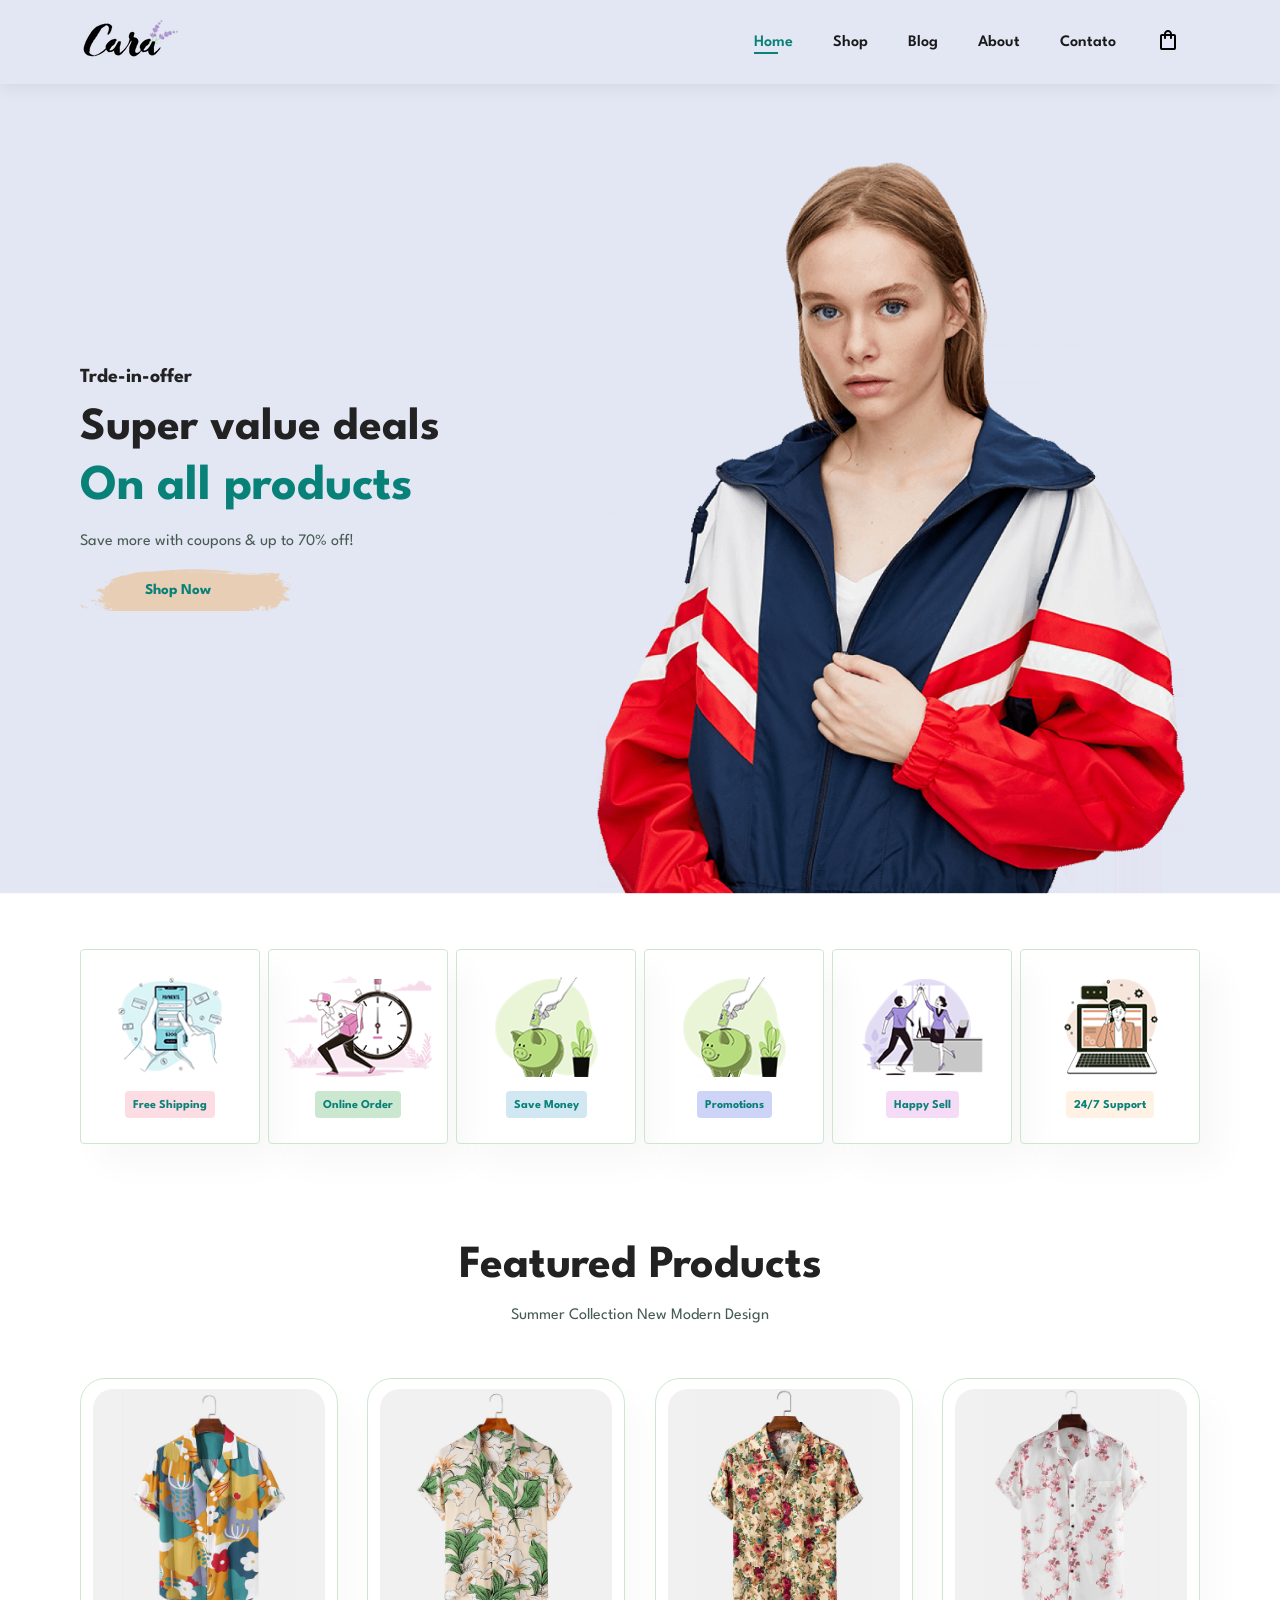
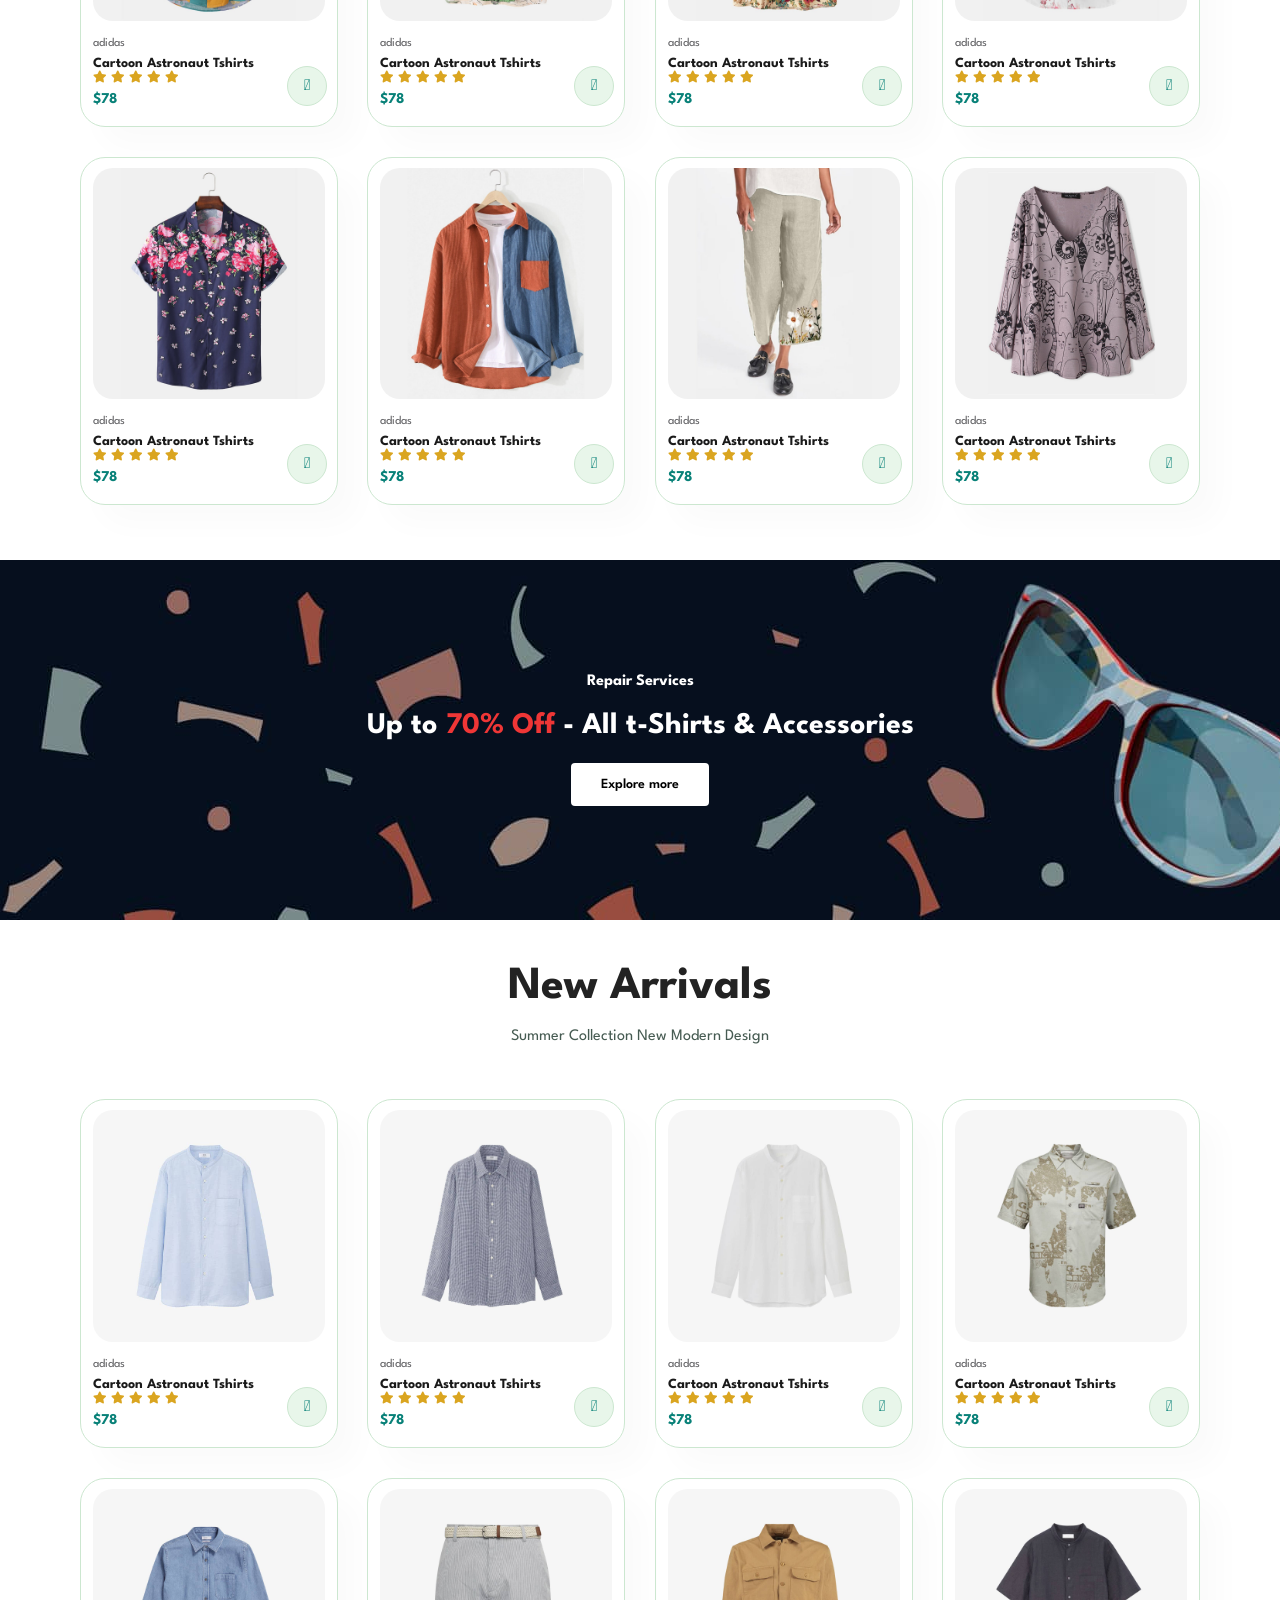
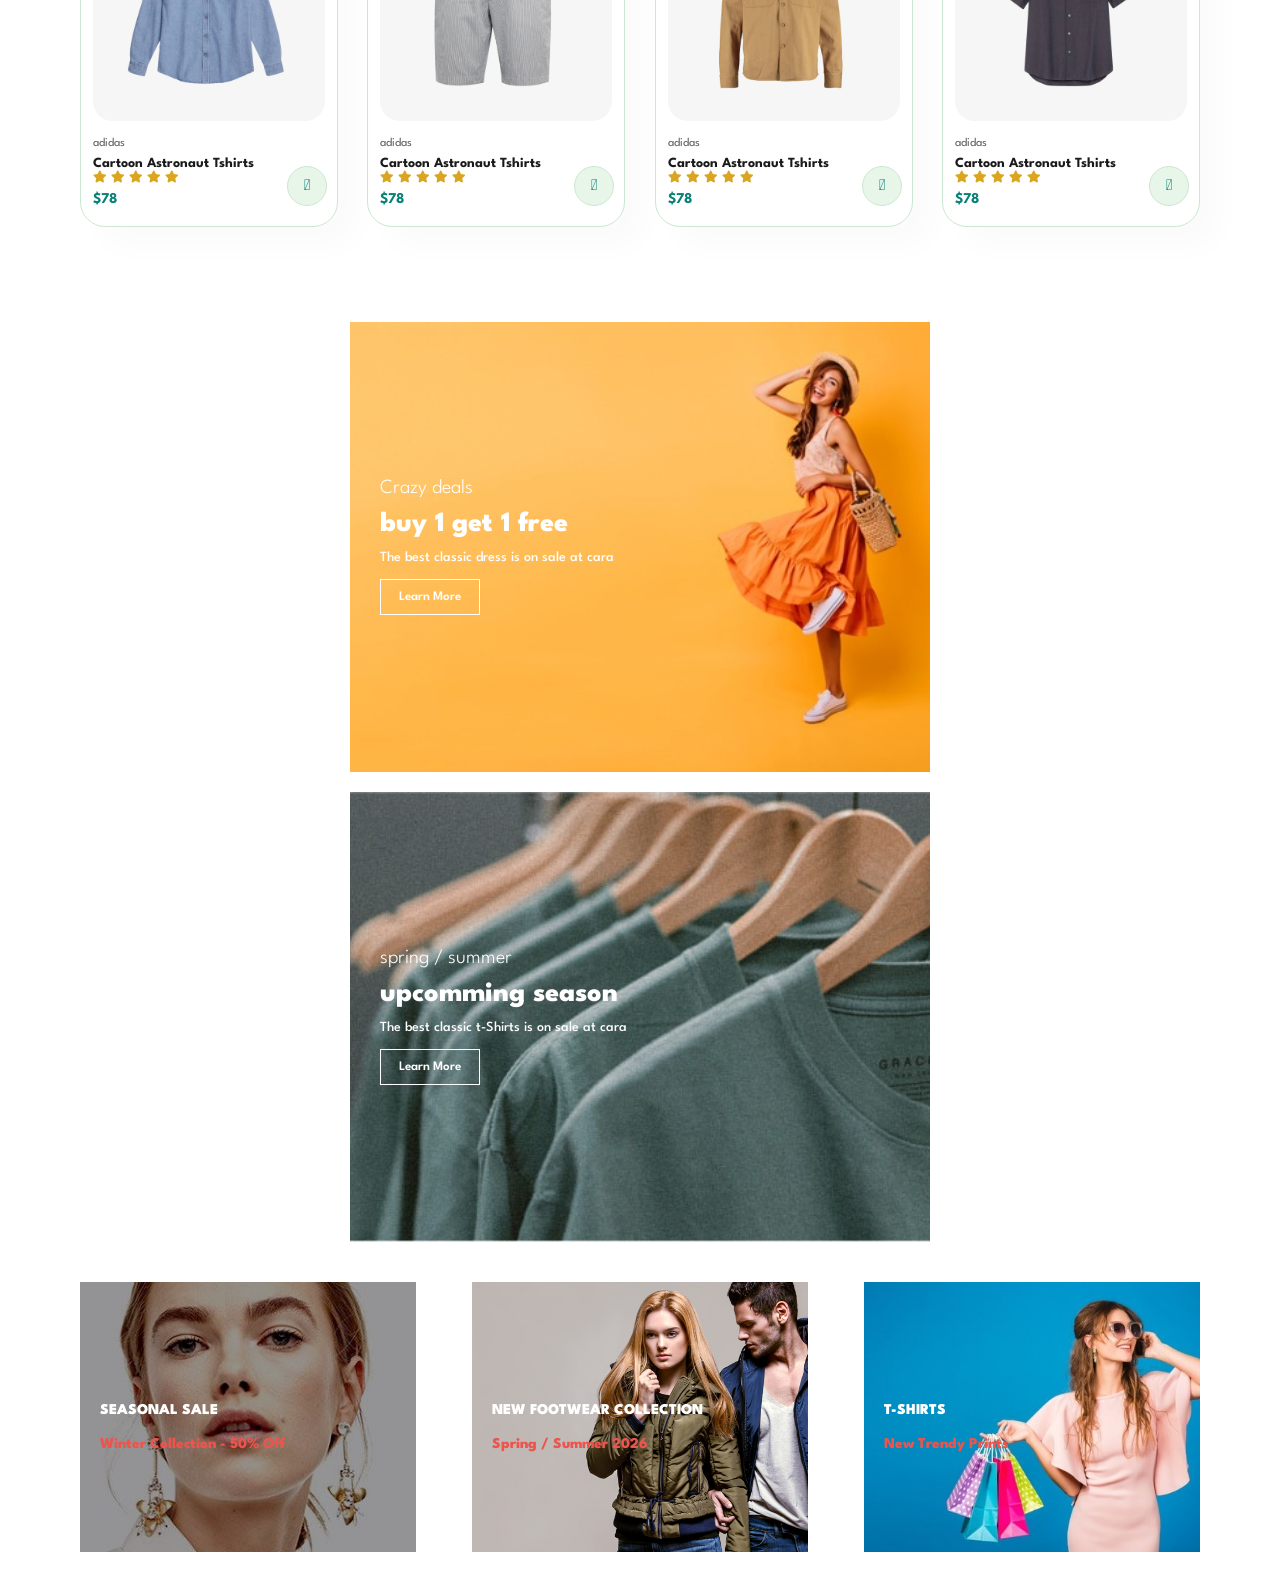
==== index.html @ 8cbff70b "Criaçao de nova divisao de produtos e banners" ====
<!doctype html>
<html lang="en">
  <head>
    <meta charset="UTF-8" />
    <meta name="viewport" content="width=device-width, initial-scale=1.0" />
    <title>Document</title>
    <link rel="stylesheet" href="style.css" />
    <link rel="preconnect" href="https://fonts.googleapis.com" />
    <link rel="preconnect" href="https://fonts.gstatic.com" crossorigin />
    <link
      href="https://fonts.googleapis.com/css2?family=League+Spartan:wght@100..900&display=swap"
      rel="stylesheet"
    />
    <link rel="stylesheet" href="https://pro.fontawesome.com/releases/v5.10.0/css/all.css" />
  </head>
  <body>
    <section id="header">
      <a href=""><img src="img/logo.png" class="logo" alt="logo" /></a>

      <div>
        <ul id="navbar">
          <li><a class="active" href="index.html">Home</a></li>
          <li><a href="shop.html">Shop</a></li>
          <li><a href="blog.html">Blog</a></li>
          <li><a href="about.html">About</a></li>
          <li><a href="contat.html">Contato</a></li>
          <li>
            <a href="cart.html"
              ><img src="img/shoppin_bag_black.svg" alt=""
            /></a>
          </li>
        </ul>
      </div>
    </section>

    <section id="hero">
      <h4>Trde-in-offer</h4>
      <h2>Super value deals</h2>
      <h1>On all products</h1>
      <p>Save more with coupons & up to 70% off!</p>
      <button>Shop Now</button>
    </section>

    <section id="feature" class="section-p1">
      <div class="fe-box">
        <img src="img/features/f1.png" alt="" />
        <h6>Free Shipping</h6>
      </div>
      <div class="fe-box">
        <img src="img/features/f2.png" alt="" />
        <h6>Online Order</h6>
      </div>
      <div class="fe-box">
        <img src="img/features/f3.png" alt="" />
        <h6>Save Money</h6>
      </div>
      <div class="fe-box">
        <img src="img/features/f3.png" alt="" />
        <h6>Promotions</h6>
      </div>
      <div class="fe-box">
        <img src="img/features/f5.png" alt="" />
        <h6>Happy Sell</h6>
      </div>
      <div class="fe-box">
        <img src="img/features/f6.png" alt="" />
        <h6>24/7 Support</h6>
      </div>
    </section>

    <section id="product1" class="section-p1">
        <h2>Featured Products</h2>
        <p>Summer Collection New Modern Design</p>
        <div class="pro-container">
            <div class="pro">
                <img src="img/products/f1.jpg" alt="">
                <div class="des">
                    <span>adidas</span>
                    <h5>Cartoon Astronaut Tshirts</h5>
                    <div class="star">
                       <i class=" fas fa-star"></i>
                       <i class=" fas fa-star"></i>
                       <i class=" fas fa-star"></i>
                       <i class=" fas fa-star"></i>
                       <i class=" fas fa-star"></i>
                    </div>
                    <h4>$78</h4>
                </div>
                <a href="#"><i class="fal fa-shopping-cart cart"></i></a>
            </div>
            <div class="pro">
                <img src="img/products/f2.jpg" alt="">
                <div class="des">
                    <span>adidas</span>
                    <h5>Cartoon Astronaut Tshirts</h5>
                    <div class="star">
                       <i class=" fas fa-star"></i>
                       <i class=" fas fa-star"></i>
                       <i class=" fas fa-star"></i>
                       <i class=" fas fa-star"></i>
                       <i class=" fas fa-star"></i>
                    </div>
                    <h4>$78</h4>
                </div>
                <a href="#"><i class="fal fa-shopping-cart cart"></i></a>
            </div>
            <div class="pro">
                <img src="img/products/f3.jpg" alt="">
                <div class="des">
                    <span>adidas</span>
                    <h5>Cartoon Astronaut Tshirts</h5>
                    <div class="star">
                       <i class=" fas fa-star"></i>
                       <i class=" fas fa-star"></i>
                       <i class=" fas fa-star"></i>
                       <i class=" fas fa-star"></i>
                       <i class=" fas fa-star"></i>
                    </div>
                    <h4>$78</h4>
                </div>
                <a href="#"><i class="fal fa-shopping-cart cart"></i></a>
            </div>
            <div class="pro">
                <img src="img/products/f4.jpg" alt="">
                <div class="des">
                    <span>adidas</span>
                    <h5>Cartoon Astronaut Tshirts</h5>
                    <div class="star">
                       <i class=" fas fa-star"></i>
                       <i class=" fas fa-star"></i>
                       <i class=" fas fa-star"></i>
                       <i class=" fas fa-star"></i>
                       <i class=" fas fa-star"></i>
                    </div>
                    <h4>$78</h4>
                </div>
                <a href="#"><i class="fal fa-shopping-cart cart"></i></a>
            </div>
            <div class="pro">
                <img src="img/products/f5.jpg" alt="">
                <div class="des">
                    <span>adidas</span>
                    <h5>Cartoon Astronaut Tshirts</h5>
                    <div class="star">
                       <i class=" fas fa-star"></i>
                       <i class=" fas fa-star"></i>
                       <i class=" fas fa-star"></i>
                       <i class=" fas fa-star"></i>
                       <i class=" fas fa-star"></i>
                    </div>
                    <h4>$78</h4>
                </div>
                <a href="#"><i class="fal fa-shopping-cart cart"></i></a>
            </div>
            <div class="pro">
                <img src="img/products/f6.jpg" alt="">
                <div class="des">
                    <span>adidas</span>
                    <h5>Cartoon Astronaut Tshirts</h5>
                    <div class="star">
                       <i class=" fas fa-star"></i>
                       <i class=" fas fa-star"></i>
                       <i class=" fas fa-star"></i>
                       <i class=" fas fa-star"></i>
                       <i class=" fas fa-star"></i>
                    </div>
                    <h4>$78</h4>
                </div>
                <a href="#"><i class="fal fa-shopping-cart cart"></i></a>
            </div>
            <div class="pro">
                <img src="img/products/f7.jpg" alt="">
                <div class="des">
                    <span>adidas</span>
                    <h5>Cartoon Astronaut Tshirts</h5>
                    <div class="star">
                       <i class=" fas fa-star"></i>
                       <i class=" fas fa-star"></i>
                       <i class=" fas fa-star"></i>
                       <i class=" fas fa-star"></i>
                       <i class=" fas fa-star"></i>
                    </div>
                    <h4>$78</h4>
                </div>
                <a href="#"><i class="fal fa-shopping-cart cart"></i></a>
            </div>
            <div class="pro">
                <img src="img/products/f8.jpg" alt="">
                <div class="des">
                    <span>adidas</span>
                    <h5>Cartoon Astronaut Tshirts</h5>
                    <div class="star">
                       <i class=" fas fa-star"></i>
                       <i class=" fas fa-star"></i>
                       <i class=" fas fa-star"></i>
                       <i class=" fas fa-star"></i>
                       <i class=" fas fa-star"></i>
                    </div>
                    <h4>$78</h4>
                </div>
                <a href="#"><i class="fal fa-shopping-cart cart"></i></a>
            </div>
        </div>
    </section>

    <section id="banner" class=".section-m1">
        <h4>Repair Services</h4>
        <h2>Up to <span>70% Off</span> - All t-Shirts & Accessories</h2>
        <button class="normal">Explore more</button>
    </section>

    <section id="product1" class="section-p1">
        <h2>New Arrivals</h2>
        <p>Summer Collection New Modern Design</p>
        <div class="pro-container">
            <div class="pro">
                <img src="img/products/n1.jpg" alt="">
                <div class="des">
                    <span>adidas</span>
                    <h5>Cartoon Astronaut Tshirts</h5>
                    <div class="star">
                       <i class=" fas fa-star"></i>
                       <i class=" fas fa-star"></i>
                       <i class=" fas fa-star"></i>
                       <i class=" fas fa-star"></i>
                       <i class=" fas fa-star"></i>
                    </div>
                    <h4>$78</h4>
                </div>
                <a href="#"><i class="fal fa-shopping-cart cart"></i></a>
            </div>
            <div class="pro">
                <img src="img/products/n2.jpg" alt="">
                <div class="des">
                    <span>adidas</span>
                    <h5>Cartoon Astronaut Tshirts</h5>
                    <div class="star">
                       <i class=" fas fa-star"></i>
                       <i class=" fas fa-star"></i>
                       <i class=" fas fa-star"></i>
                       <i class=" fas fa-star"></i>
                       <i class=" fas fa-star"></i>
                    </div>
                    <h4>$78</h4>
                </div>
                <a href="#"><i class="fal fa-shopping-cart cart"></i></a>
            </div>
            <div class="pro">
                <img src="img/products/n3.jpg" alt="">
                <div class="des">
                    <span>adidas</span>
                    <h5>Cartoon Astronaut Tshirts</h5>
                    <div class="star">
                       <i class=" fas fa-star"></i>
                       <i class=" fas fa-star"></i>
                       <i class=" fas fa-star"></i>
                       <i class=" fas fa-star"></i>
                       <i class=" fas fa-star"></i>
                    </div>
                    <h4>$78</h4>
                </div>
                <a href="#"><i class="fal fa-shopping-cart cart"></i></a>
            </div>
            <div class="pro">
                <img src="img/products/n4.jpg" alt="">
                <div class="des">
                    <span>adidas</span>
                    <h5>Cartoon Astronaut Tshirts</h5>
                    <div class="star">
                       <i class=" fas fa-star"></i>
                       <i class=" fas fa-star"></i>
                       <i class=" fas fa-star"></i>
                       <i class=" fas fa-star"></i>
                       <i class=" fas fa-star"></i>
                    </div>
                    <h4>$78</h4>
                </div>
                <a href="#"><i class="fal fa-shopping-cart cart"></i></a>
            </div>
            <div class="pro">
                <img src="img/products/n5.jpg" alt="">
                <div class="des">
                    <span>adidas</span>
                    <h5>Cartoon Astronaut Tshirts</h5>
                    <div class="star">
                       <i class=" fas fa-star"></i>
                       <i class=" fas fa-star"></i>
                       <i class=" fas fa-star"></i>
                       <i class=" fas fa-star"></i>
                       <i class=" fas fa-star"></i>
                    </div>
                    <h4>$78</h4>
                </div>
                <a href="#"><i class="fal fa-shopping-cart cart"></i></a>
            </div>
            <div class="pro">
                <img src="img/products/n6.jpg" alt="">
                <div class="des">
                    <span>adidas</span>
                    <h5>Cartoon Astronaut Tshirts</h5>
                    <div class="star">
                       <i class=" fas fa-star"></i>
                       <i class=" fas fa-star"></i>
                       <i class=" fas fa-star"></i>
                       <i class=" fas fa-star"></i>
                       <i class=" fas fa-star"></i>
                    </div>
                    <h4>$78</h4>
                </div>
                <a href="#"><i class="fal fa-shopping-cart cart"></i></a>
            </div>
            <div class="pro">
                <img src="img/products/n7.jpg" alt="">
                <div class="des">
                    <span>adidas</span>
                    <h5>Cartoon Astronaut Tshirts</h5>
                    <div class="star">
                       <i class=" fas fa-star"></i>
                       <i class=" fas fa-star"></i>
                       <i class=" fas fa-star"></i>
                       <i class=" fas fa-star"></i>
                       <i class=" fas fa-star"></i>
                    </div>
                    <h4>$78</h4>
                </div>
                <a href="#"><i class="fal fa-shopping-cart cart"></i></a>
            </div>
            <div class="pro">
                <img src="img/products/n8.jpg" alt="">
                <div class="des">
                    <span>adidas</span>
                    <h5>Cartoon Astronaut Tshirts</h5>
                    <div class="star">
                       <i class=" fas fa-star"></i>
                       <i class=" fas fa-star"></i>
                       <i class=" fas fa-star"></i>
                       <i class=" fas fa-star"></i>
                       <i class=" fas fa-star"></i>
                    </div>
                    <h4>$78</h4>
                </div>
                <a href="#"><i class="fal fa-shopping-cart cart"></i></a>
            </div>
        </div>
    </section>

    <section id="sm-banner" class="section-p1">
      <div class="banner-box">
        <h4>Crazy deals</h4>
        <h2>buy 1 get 1 free</h2>
        <span>The best classic dress is on sale at cara</span>
        <button class="white">Learn More</button>
      </div>

      <div class="banner-box banner-box2">
        <h4>spring / summer</h4>
        <h2>upcomming season</h2>
        <span>The best classic t-Shirts is on sale at cara</span>
        <button class="white">Learn More</button>
      </div>
    </section>

    <section id="banner-3">
        <div class="banner-box">
          <h2>SEASONAL SALE</h2>
          <h3>Winter Collection - 50% Off</h3>
      </div>
        <div class="banner-box banner-box2">
          <h2>NEW FOOTWEAR COLLECTION</h2>
          <h3>Spring / Summer 2026</h3>
      </div>
        <div class="banner-box banner-box3">
          <h2>T-SHIRTS</h2>
          <h3>New Trendy Prints</h3>
      </div>
    </section>

  </body>
  <script src="script.js"></script>
</html>
---- style.css ----
* {
    margin: 0;
    padding: 0;
    box-sizing: border-box;
    font-family: "League Spartan", sans-serif;
}

h1 {
    font-size: 50px;
    line-height: 64px;
    color: #222;
}

h2 {
    font-size: 46px;
    line-height: 54px;
    color: #222;
}

h4 {
    font-size: 20px;
    color: #222;
}

h6 {
    font-weight: 700;
    font-size: 12px;
}

p {
    font-size: 16px;
    color: #465b52;
    margin: 15px 0 20px 0;
}

.section-p1 {
    padding: 40px 80px;
}

.section-m1 {
    margin: 40px 0px;
}

button.normal{
    font-size: 14px;
    font-weight: 600;
    padding: 15px 30px;
    color: #000;
    background-color: #fff;
    border-radius: 4px;
    cursor: pointer;
    border: none;
    outline: none;
    transition: 0.2s;
}

button.white{
    font-size: 13px;
    font-weight: 600;
    padding: 11px 18px;
    color: #fff;
    background-color: transparent;
    cursor: pointer;
    border: 1px solid #fff;
    outline: none;
    transition: 0.2s;
}

body {
    width: 100%;
}

#header {
    display: flex;
    align-items: center;
    justify-content: space-between;
    padding: 20px 80px;
    background-color: #e3e6f3;
    box-shadow: 0 5px 15px rgba(0, 0, 0, 0.06);
    z-index: 999;
    position: sticky;
    top: 0;
    left: 0;
}

#navbar {
    display: flex;
    align-items: center;
    justify-content: center;

}

#navbar li {
    list-style: none;
    padding: 0 20px;
    position: relative;
}

#navbar li a{
    text-decoration: none;
    font-size: 16px;
    font-weight: 600;
    color: #1a1a1a;
    transition: 0.3s ease;
}

#navbar li a:hover, 
#navbar li a.active {
    color: #088178;
}

#navbar li a.active::after,
#navbar li a:hover::after {
    content: "";
    width: 30%;
    height: 2px;
    background-color: #088178;
    position: absolute;
    bottom: -4px;
    left: 20px;
    
}

#hero {
    background-image: url("img/hero4.png");
    height: 90vh;
    width: 100%;
    background-size: cover;
    background-position: top 25% right 0%;
    padding: 0 80px;
    display: flex;
    flex-direction: column;
    align-items: flex-start;
    justify-content: center;


}

#hero h4 {
    padding-bottom: 15px;
}
#hero h1 {
    color: #088178;
}

#hero button{
    background-image: url(img/button.png);
    background-color: transparent;
    color: #088178;
    border: none;
    padding: 14px 80px 14px 65px;
    background-repeat: no-repeat;
    cursor: pointer;
    font-weight: 700;
    font-size: 15px;
}

#feature {
    display: flex;
    align-items: center;
    justify-content: space-between;
    flex-wrap: wrap;
}


#feature .fe-box {
    width: 180px;
    text-align: center;
    padding: 25px 15px;
    box-shadow: 20px 20px 34px rgba(0, 0, 0, 0.03);
    border: 1px solid #cce7d0;
    border-radius: 4px;
    margin: 15px 0;
}

#feature .fe-box:hover {
    box-shadow: 10px 10px 54px rgba(0, 0, 0, 0.01);
}

#feature .fe-box h6 {
    display: inline-block;
    padding: 9px 8px 6px 8px;
    line-height: 1;
    border-radius: 4px;
    color: #088178;
    background-color: #fddde4;
}

#feature .fe-box img {
    width: 100%;
    margin-bottom: 10px;
}

#feature .fe-box:nth-child(2) h6{
    background-color:#cce7d0 ;
}

#feature .fe-box:nth-child(3) h6{
    background-color: #d1e8f2; 
}

#feature .fe-box:nth-child(4) h6{
    background-color:#cdd4f8 ;
}

#feature .fe-box:nth-child(5) h6{
    background-color: #f6dbf6;
}

#feature .fe-box:nth-child(6) h6{
    background-color:#fff2e5 ;
}

#product1{
    text-align: center;

}

#product1 .pro-container{
    display: flex;
    justify-content: space-between;
    padding-top: 20px;
    flex-wrap: wrap;
}

#product1 .pro{
    width: 23%;
    min-width: 250px;
    padding: 10px 12px;
    border: 1px solid #cce7d0;
    border-radius: 25px;
    cursor: pointer;
    box-shadow: 20px 20px 30px rgba(0, 0, 0, 0.02);
    margin: 15px 0;
    transition: 0.2s ease;
    position: relative;
}

#product1 .pro img {
    width: 100%;
    border-radius: 20px;
}

#product1 .pro:hover {
    box-shadow: 20px 20px 30px rgba(0, 0, 0, 0.06);
    transition: 0.2s ease;
}

#product1 .pro .des {
    text-align: start;
    padding: 10px 0;
}

#product1 .pro .des span {
    color: #606063;
    font-size: 12px;
}

#product1 .pro .des h5 {
    padding-top: 7px;
    color: #1a1a1a;
    font-size: 14px;
}

#product1 .pro .des i {
    font-size: 12px;
    color: goldenrod;
}

#product1 .pro .des h4{
    padding-top: 7px;
    font-size: 15px;
    font-weight: 700;
    color: #088178;
}

#product1 .pro .cart{
    width: 40px;
    height: 40px;
    line-height: 40px;
    border-radius: 50px;
    background-color: #e8f6ea;
    font-weight: 500;
    color: #088178;
    border: 1px solid #cce7d0;
    position: absolute;
    bottom: 20px;
    right: 10px;
}

#banner {
    display: flex;
    flex-direction: column;
    justify-content: center;
    align-items: center;
    text-align: center;
    background-image: url("img/banner/b2.jpg");
    width: 100%;
    height: 40vh;
    background-size:cover;
    background-position: center;

}

#banner h4 {
    color: #fff;
    font-size: 16px;
}

#banner h2 {
    color: #fff;
    font-size: 30px;
    padding: 10px 0;
}

#banner h2 span{
    color: #ef3636;
    
}

#banner button:hover{
    background-color: #088178;
    color: #fff;
}

#sm-banner{
    display: flex;
    justify-content: center;
    flex-wrap: wrap;
    gap: 20px;
}

#sm-banner .banner-box{
    display: flex;
    flex-direction: column;
    justify-content: center;
    align-items: flex-start;
    background-image: url("img/banner/b17.jpg");
    min-width: 580px;
    height: 50vh;
    background-size:cover;
    background-position: center;
    padding: 30px;
}

#sm-banner .banner-box2{
    display: flex;
    flex-direction: column;
    justify-content: center;
    align-items: flex-start;
    background-image: url("img/banner/b10.jpg");
    min-width: 580px;
    height: 50vh;
    background-size:cover;
    background-position: center;
    padding: 30px;
}

#sm-banner h4 {
    color: #fff;
    font-size: 20px;
    font-weight: 300;
}

#sm-banner h2 {
    color: #fff;
    font-size: 28px;
    font-weight: 800;
}

#sm-banner span {
    color: #fff;
    font-size: 14px;
    font-weight: 500;
    padding-bottom: 15px;
}

#sm-banner .banner-box:hover button {
    background-color: #088178;
    border: 1px solid #088178;
}

#banner-3 {
    display: flex;
    justify-content: space-between;
    flex-wrap: wrap;
    padding: 0 80px;
}

#banner-3 .banner-box{
    display: flex;
    flex-direction: column;
    justify-content: center;
    align-items: flex-start;
    background-image: url("img/banner/b7.jpg");
    min-width: 30%;
    height: 30vh;
    background-size:cover;
    background-position: center;
    padding: 20px;
    margin-bottom: 20px;
}

#banner-3 h2{
    color: #fff;
    font-weight: 900;
    font-size: 15px;
}

#banner-3 h3{
    color: #ec544e;
    font-weight: 800;
    font-size: 15px;
}

#banner-3 .banner-box2{
   background-image: url("img/banner/b4.jpg");
}

#banner-3 .banner-box3 {
    background-image: url("img/banner/b18.jpg");
}
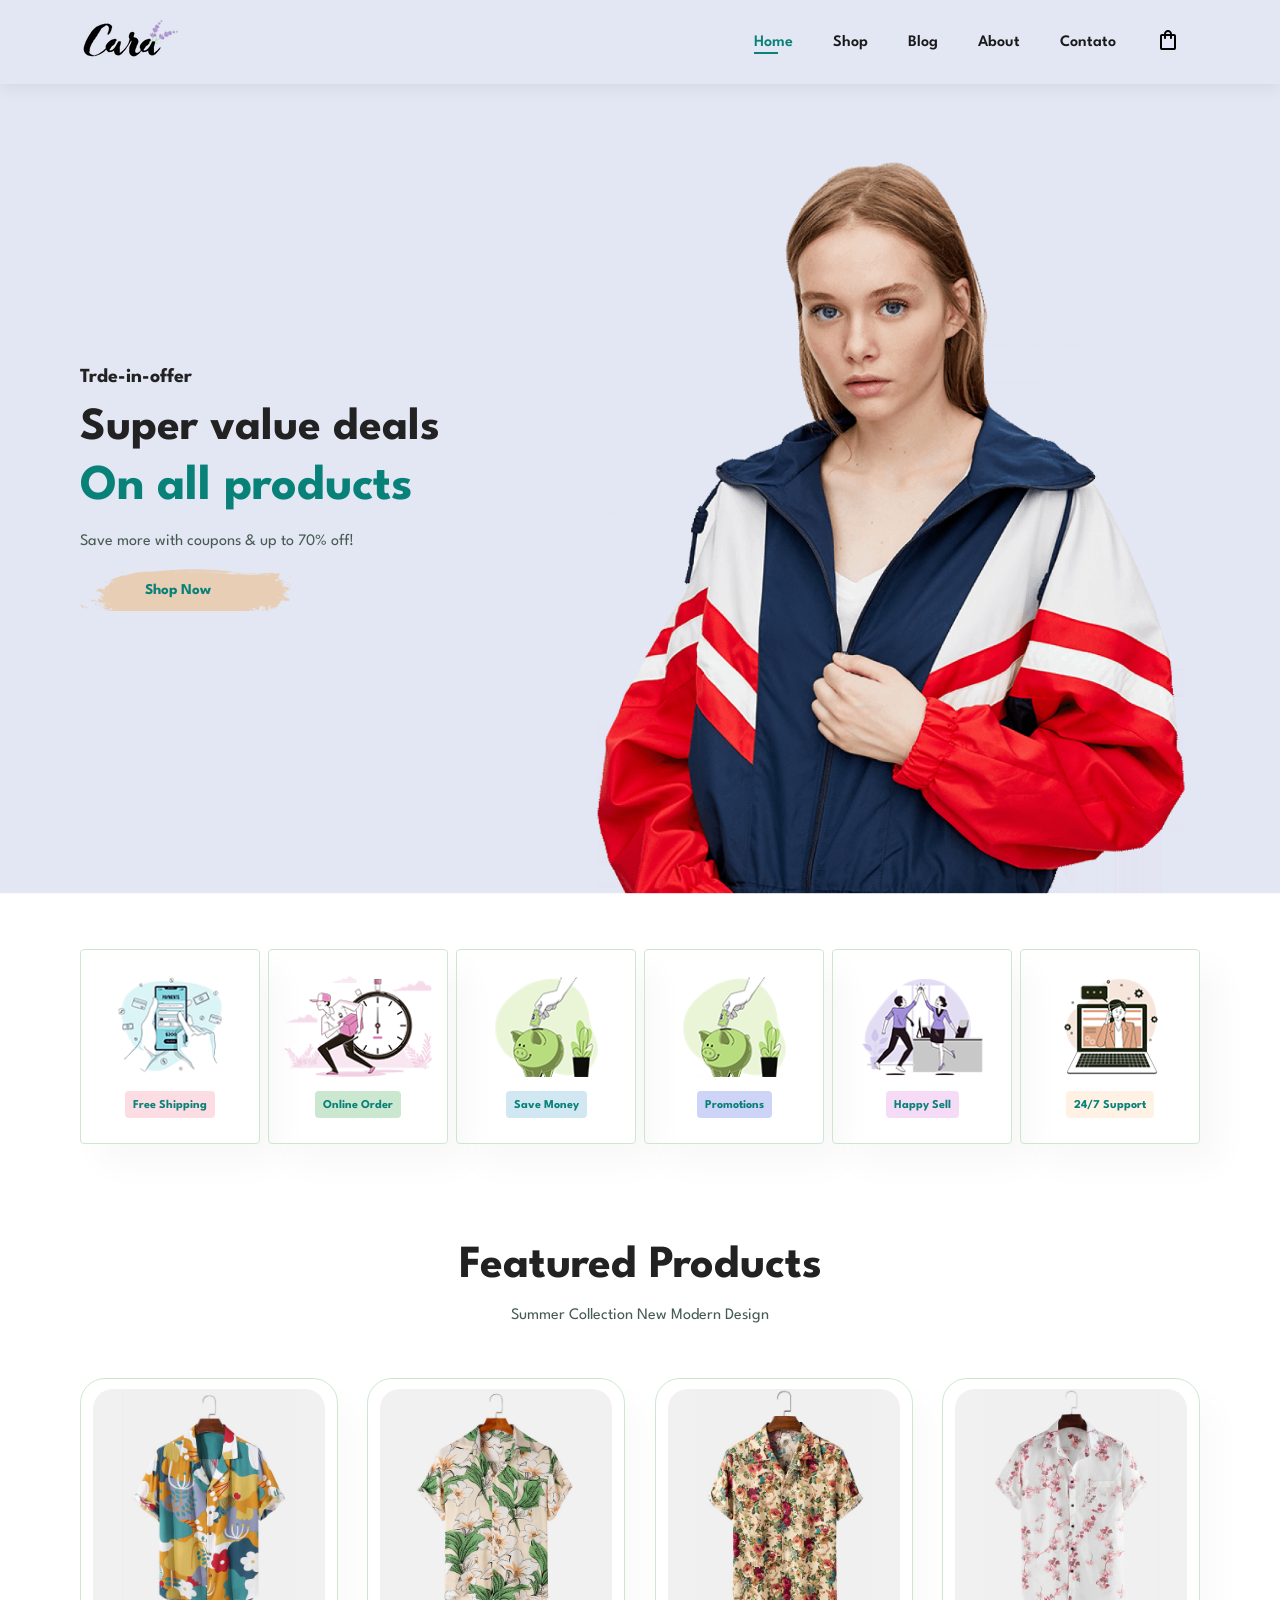
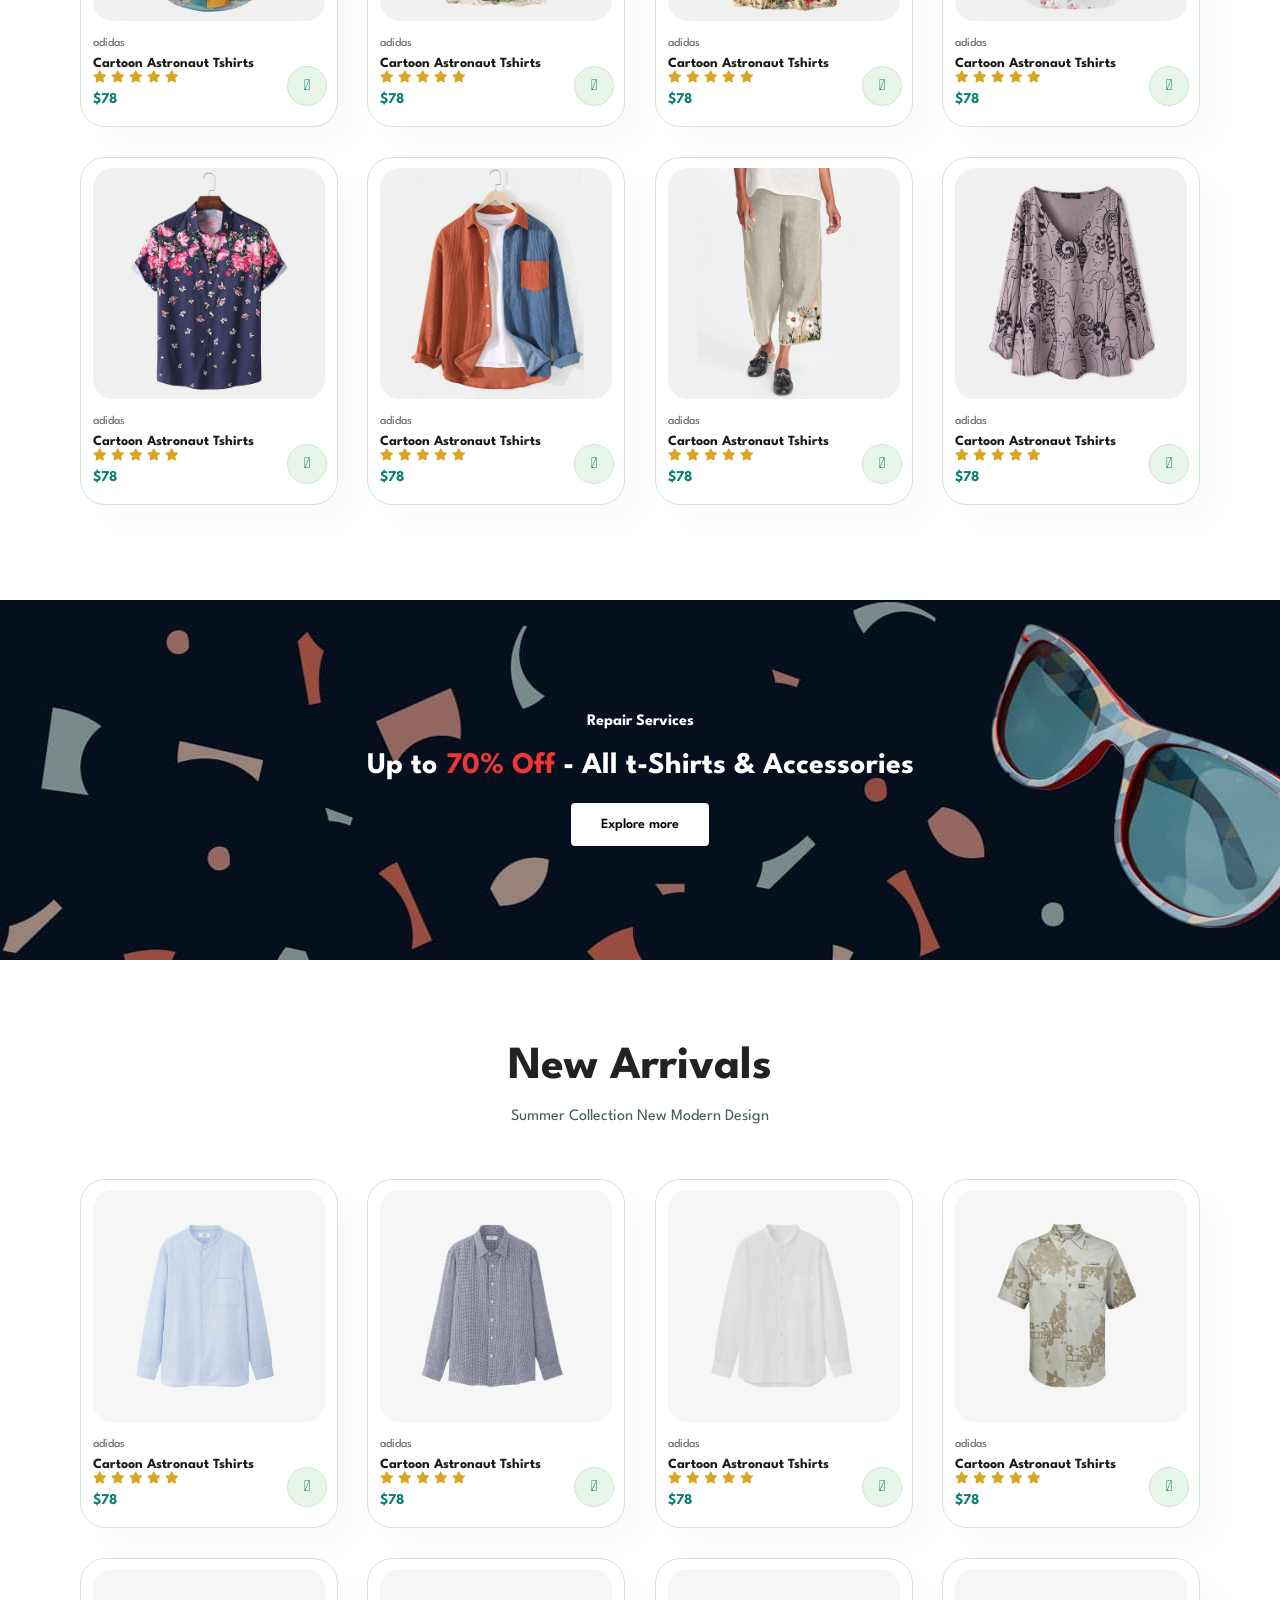
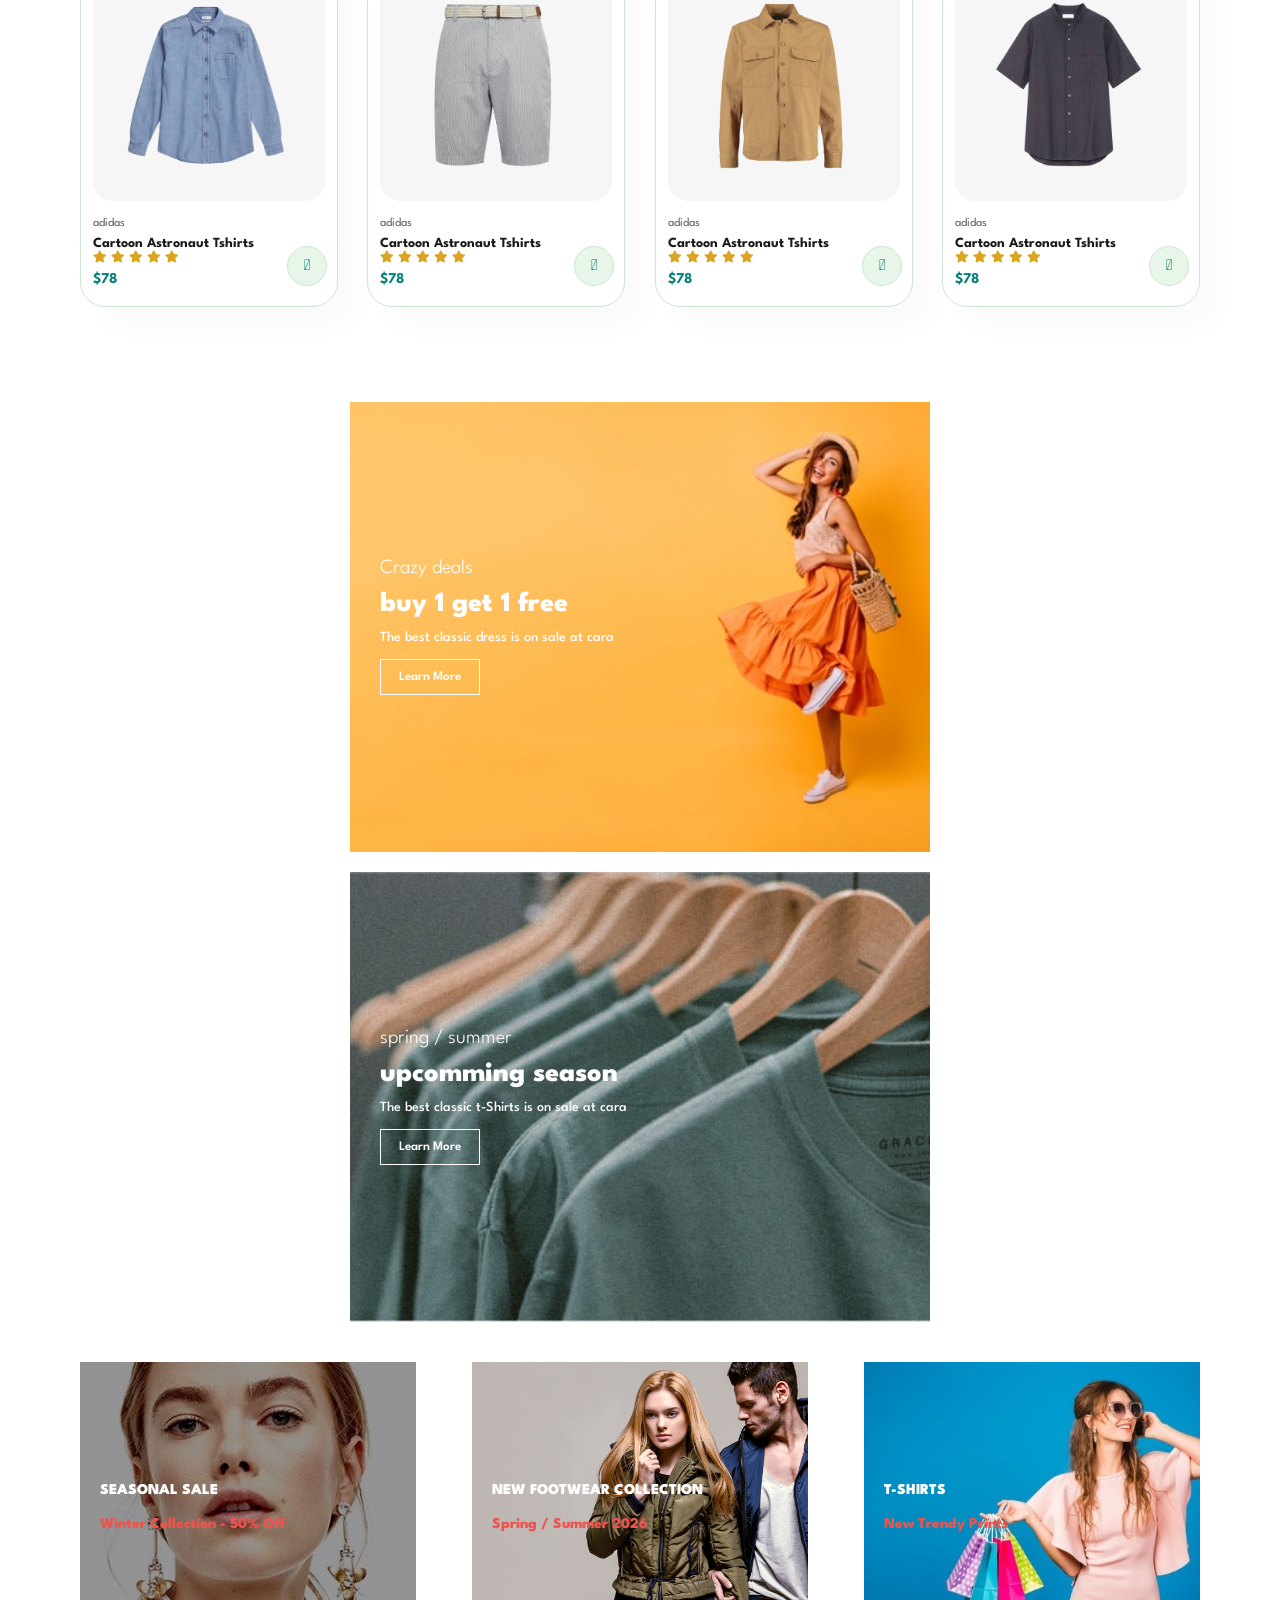
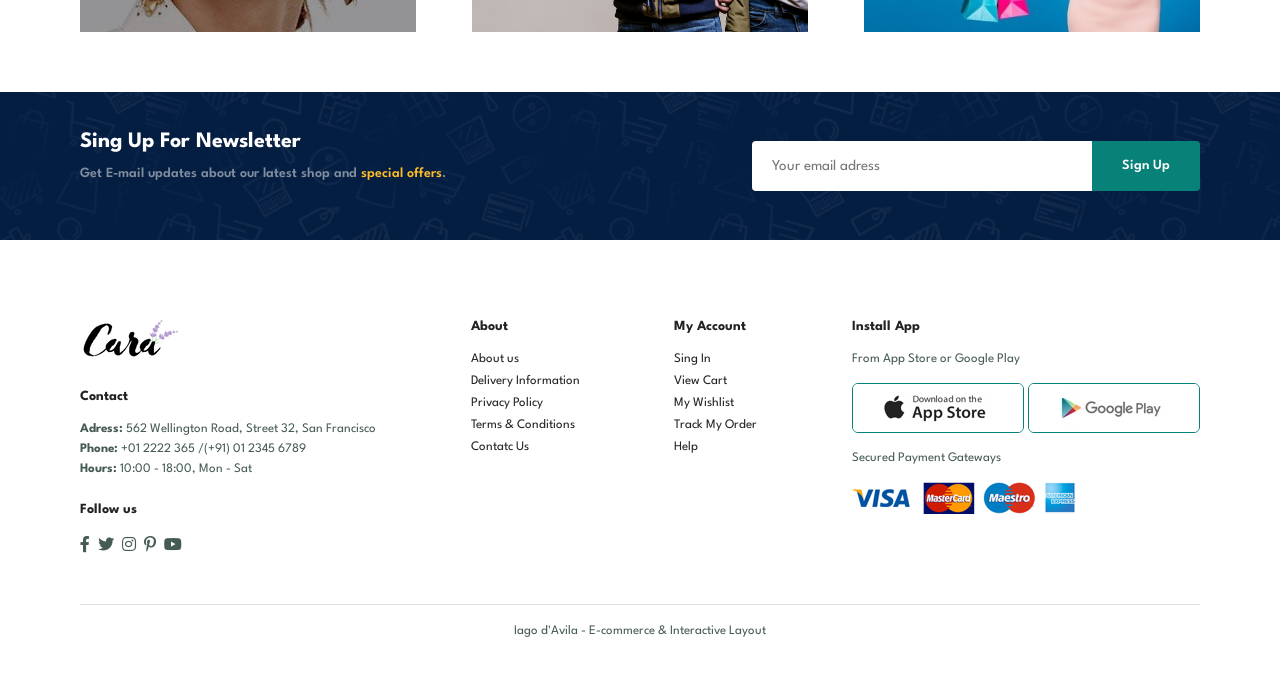
==== commit 8a7def9d: "Adicionando Newletter e footer" ====
--- a/index.html
+++ b/index.html
@@ -203,7 +203,7 @@
         </div>
     </section>
 
-    <section id="banner" class=".section-m1">
+    <section id="banner" class="section-m1">
         <h4>Repair Services</h4>
         <h2>Up to <span>70% Off</span> - All t-Shirts & Accessories</h2>
         <button class="normal">Explore more</button>
@@ -375,6 +375,71 @@
       </div>
     </section>
 
+    <section id="newsletter" class="section-p1 section-m1">
+        <div class="newstext">
+            <h4>Sing Up For Newsletter</h4>
+            <p>Get E-mail updates about our latest shop and <span>special offers</span>.</p>
+        </div>
+        
+        <div class="form">
+            <input type="text" placeholder="Your email adress">
+            <button class="normal">Sign Up</button>
+        </div>
+    </section>
+
+    <footer class="section-p1">
+        <div class="col">
+            <img class="logo" src="img/logo.png" alt="">
+            <h4>Contact</h4>
+            <p><strong>Adress:</strong> 562 Wellington Road, Street 32, San Francisco</p>
+            <p><strong>Phone:</strong> +01 2222 365 /(+91) 01 2345 6789</p>
+            <p><strong>Hours:</strong> 10:00 - 18:00, Mon - Sat</p>
+            <div class="follow">
+                <h4>Follow us</h4>
+                <div class="icon">
+                    <i class="fab fa-facebook-f"></i>
+                    <i class="fab fa-twitter"></i>
+                    <i class="fab fa-instagram"></i>
+                    <i class="fab fa-pinterest-p"></i>
+                    <i class="fab fa-youtube"></i>
+                </div>
+            </div>
+        </div>
+
+        <div class="col">
+            <h4>About</h4>
+            <a href="#">About us</a>
+            <a href="#">Delivery Information</a>
+            <a href="#">Privacy Policy</a>
+            <a href="#">Terms & Conditions</a>
+            <a href="#">Contatc Us</a>
+        </div>
+
+        <div class="col">
+            <h4>My Account</h4>
+            <a href="#">Sing In</a>
+            <a href="#">View Cart</a>
+            <a href="#">My Wishlist</a>
+            <a href="#">Track My Order</a>
+            <a href="#">Help</a>
+        </div>
+
+        <div class="col install">
+            <h4>Install App</h4>
+            <p>From App Store or Google Play</p>
+            <div class="row">
+                <img src="img/pay/app.jpg" alt="">
+                <img src="img/pay/play.jpg" alt="">
+            </div>
+            <p>Secured Payment Gateways</p>
+            <img src="img/pay/pay.png" alt="">
+        </div>
+
+        <div class="copyright">
+            <p>Iago d'Avila - E-commerce & Interactive Layout</p>
+        </div>
+    </footer>
+
   </body>
   <script src="script.js"></script>
 </html>
--- a/style.css
+++ b/style.css
@@ -420,3 +420,121 @@
 #banner-3 .banner-box3 {
     background-image: url("img/banner/b18.jpg");
 }
+
+#newsletter {
+    display: flex;
+    justify-content: space-between;
+    flex-wrap: wrap-reverse;
+    align-items: center;
+    background-image: url("img/banner/b14.png");
+    background-position: 20% 30%;
+    background-color: #041e42;
+}
+
+#newsletter h4 {
+    font-size: 22px;
+    font-weight: 700;
+    color: #fff;
+}
+
+#newsletter p {
+    font-size: 14px;
+    font-weight: 600;
+    color: #818ea0;
+}
+
+#newsletter p span {
+    color: #ffbd27;
+}
+
+#newsletter .form {
+    display: flex;
+    width: 40%;
+}
+
+#newsletter input {
+    height: 3.125rem;
+    padding: 0 1.25em;
+    font-size: 15px;
+    width: 100%;
+    border: 1px solid transparent;
+    border-radius: 4px;
+    outline: none;
+    border-top-right-radius: 0;
+    border-bottom-right-radius: 0;
+}
+
+#newsletter button {
+    background-color: #088178;
+    color: #fff;
+    white-space: nowrap;
+    border-top-left-radius: 0;
+    border-bottom-left-radius: 0;
+}
+
+footer {
+    display: flex;
+    flex-wrap: wrap;
+    justify-content: space-between;
+}
+
+footer .col{
+    display: flex;
+    flex-direction: column;
+    align-items: flex-start;
+    margin-bottom: 20px;
+}
+
+footer .logo{
+    margin-bottom: 30px;
+}
+
+footer h4 {
+    font-size: 14px;
+    padding-bottom: 20px;
+}
+
+footer p {
+    font-size: 13px;
+    margin: 0 0 8px 0;
+}
+
+footer a {
+    font-size: 13px;
+    text-decoration: none;
+    color: #222;
+    margin-bottom: 10px;
+}
+
+footer .follow{
+    margin-top: 20px;
+}
+
+footer .follow i{
+    color: #465b52;
+    padding-right: 4px;
+    cursor: pointer;
+}
+
+footer .install .row img{
+    border: 1px solid #088178;
+    border-radius: 6px;
+}
+
+footer .install img{
+    margin: 10px 0 15px 0;
+}
+
+footer .follow i:hover, footer a:hover{
+    color: #088178;
+}
+
+footer .copyright {
+    width: 100%;
+    text-align: center;
+    margin-top: 30px;
+    padding-top: 20px;
+    border-top: 1px solid #e1e1e1;
+}
+
+
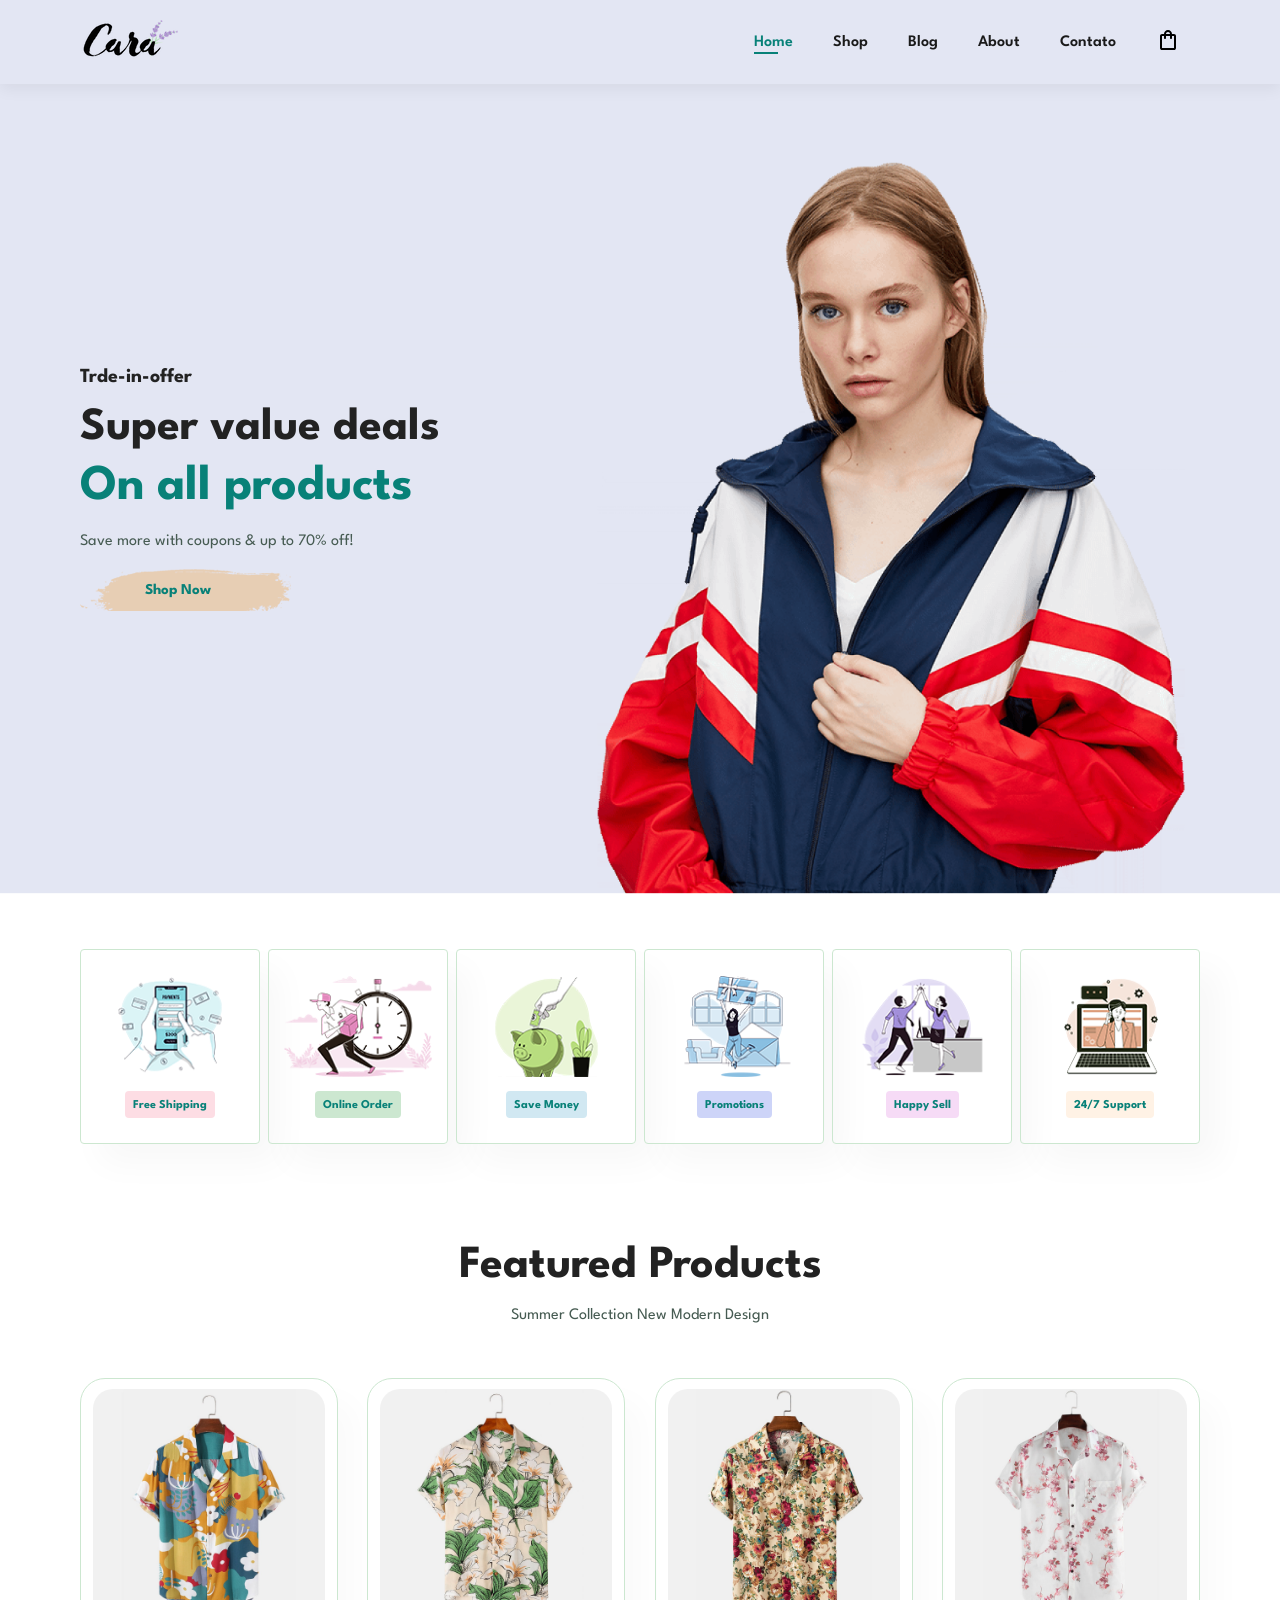
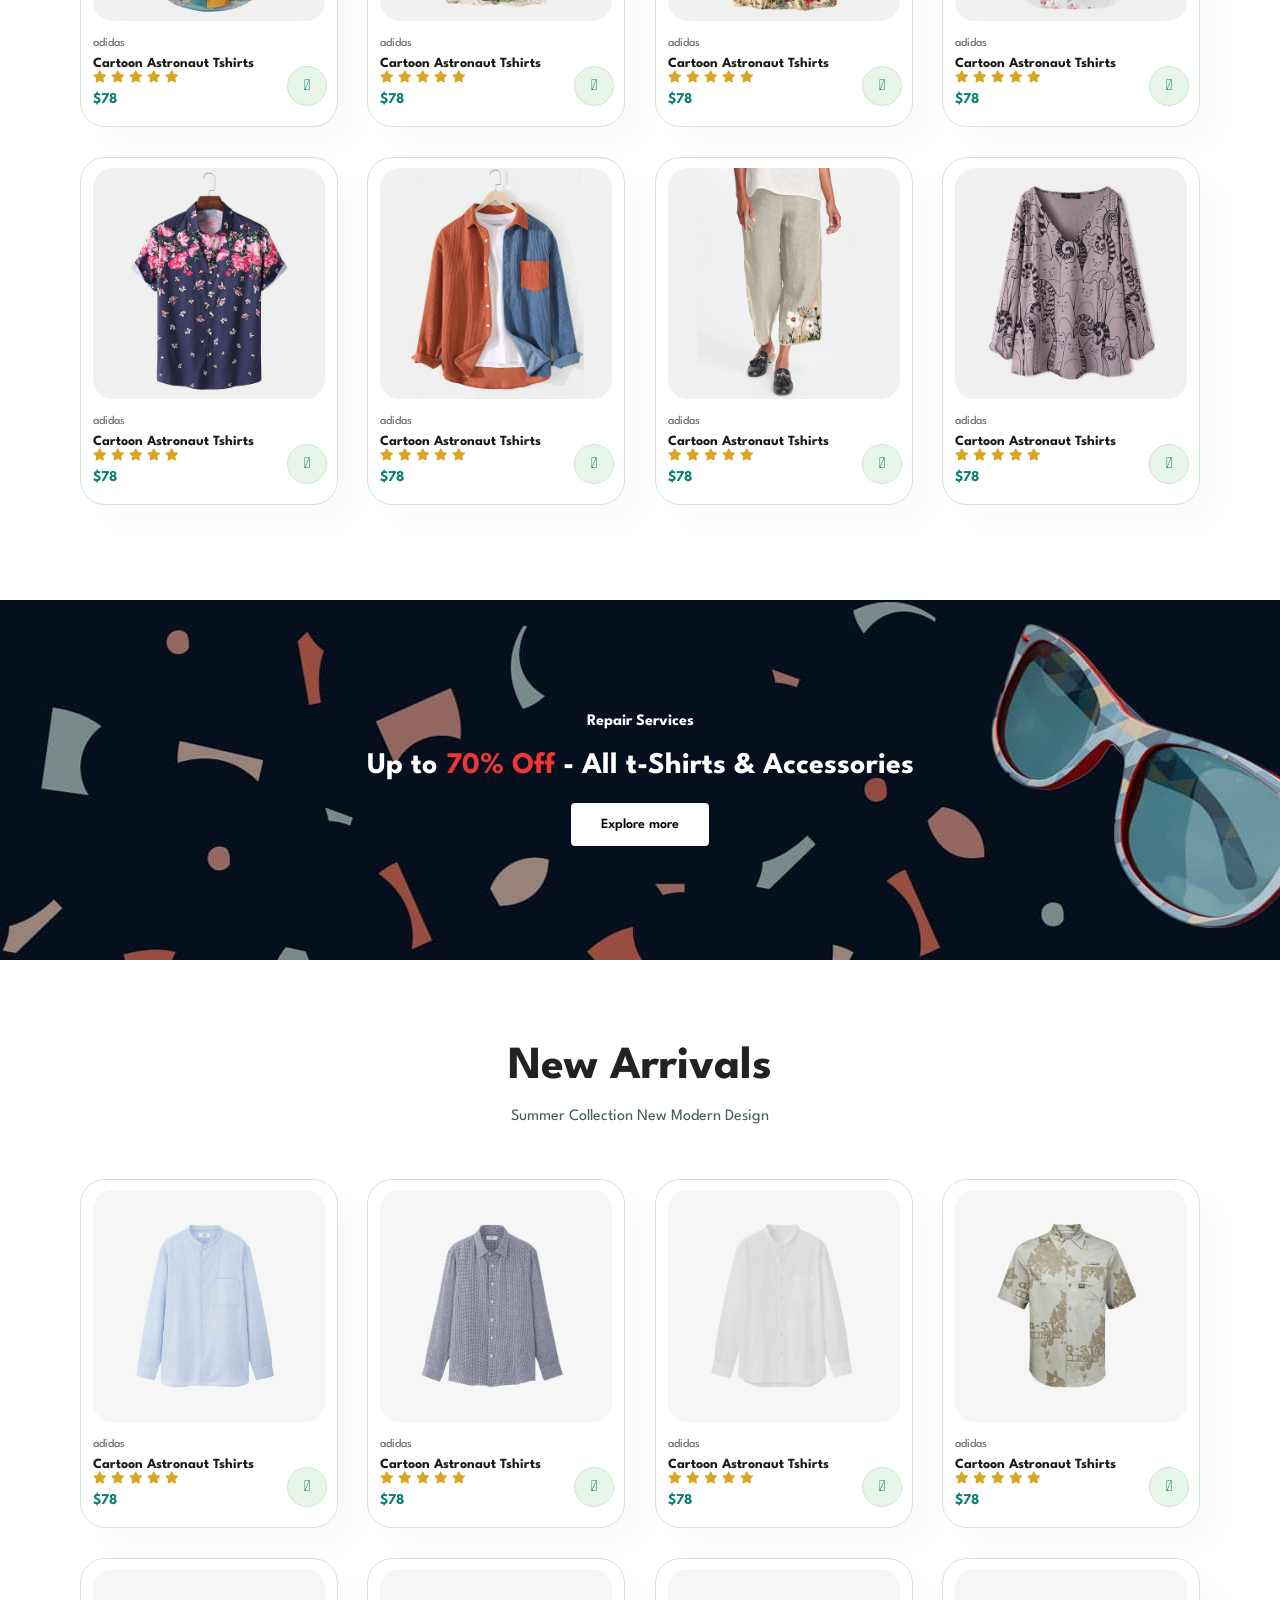
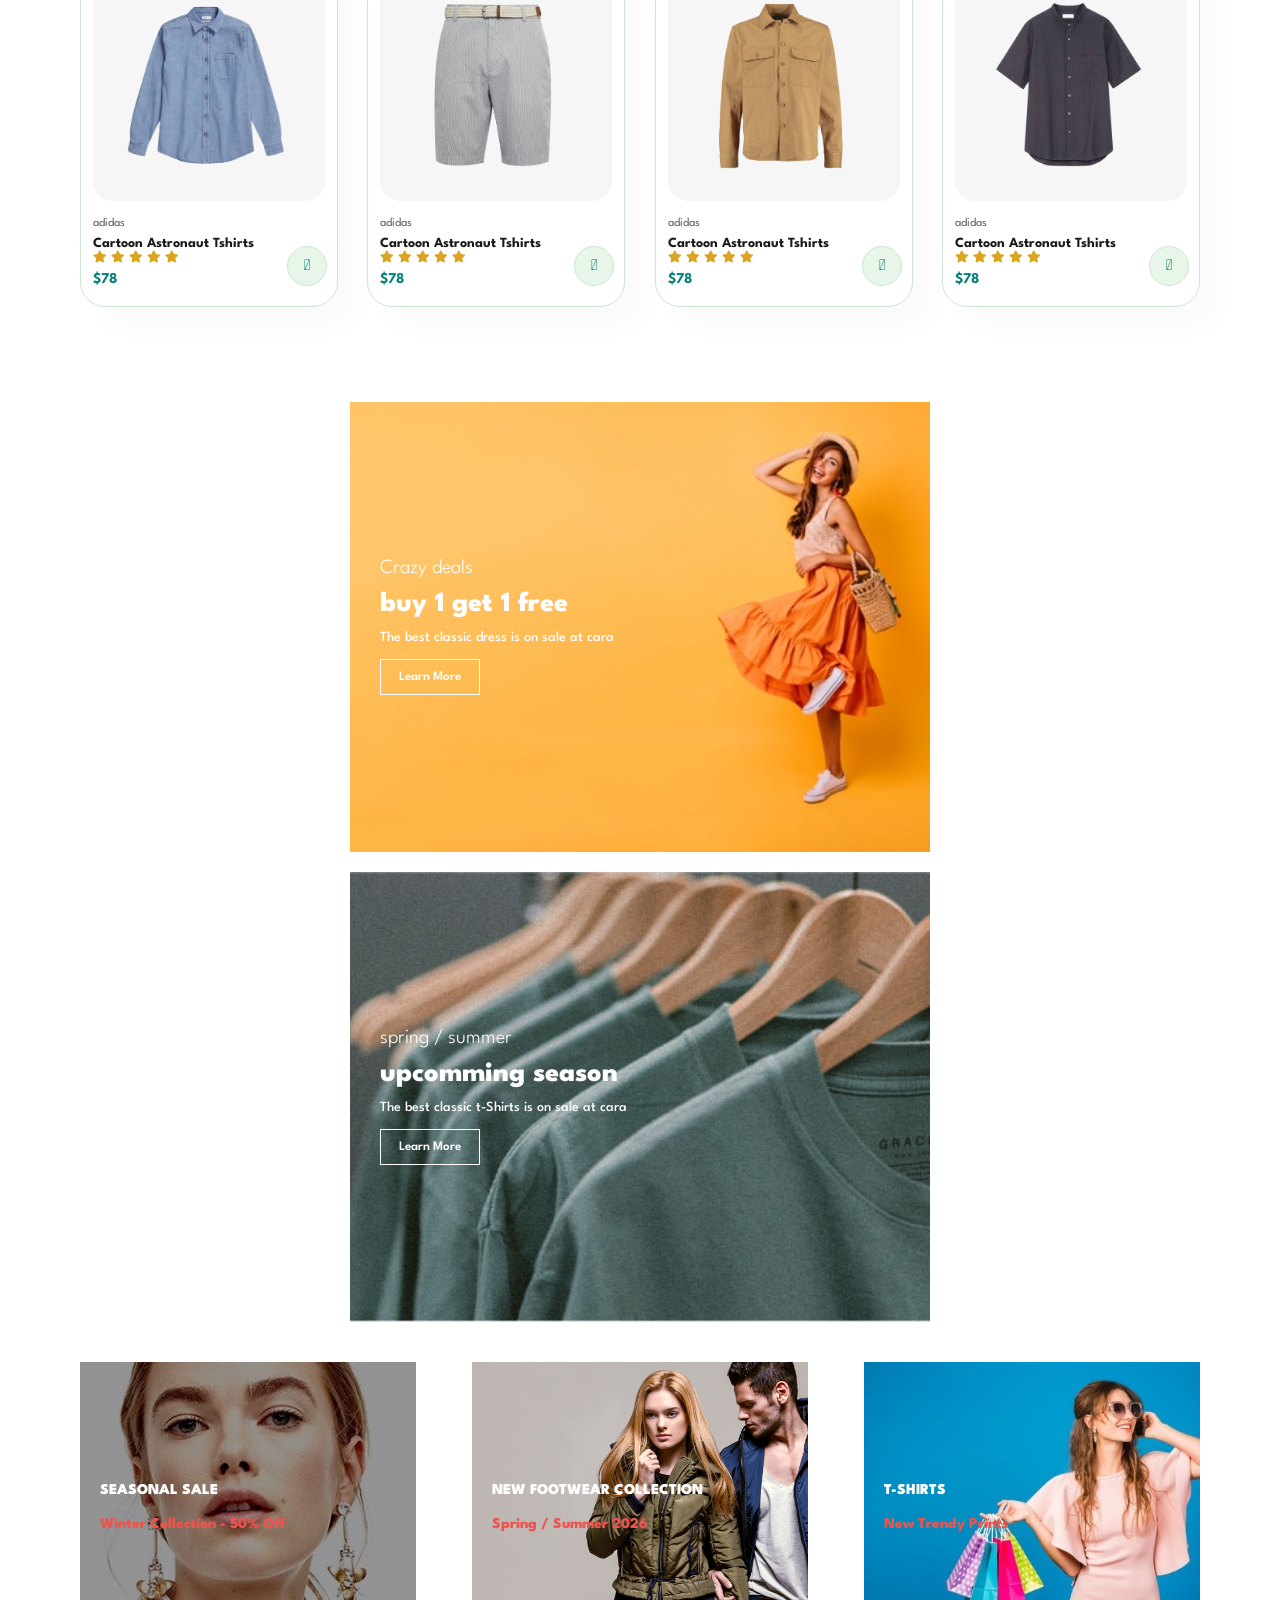
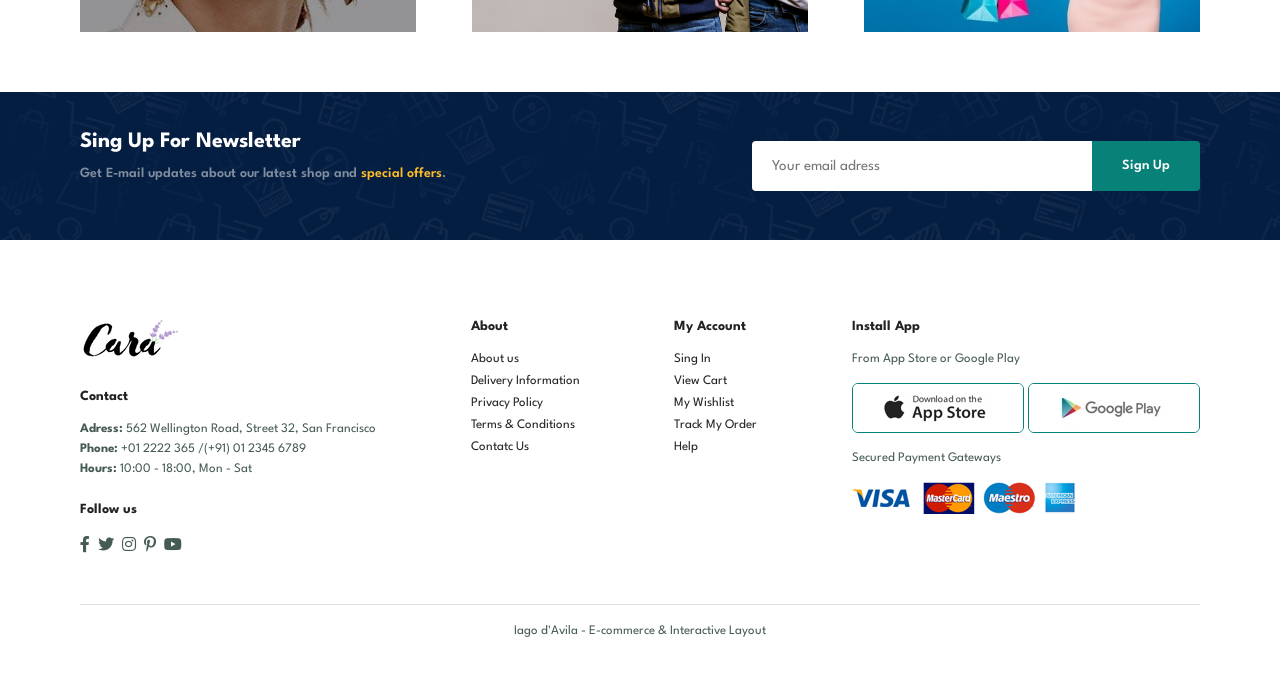
==== commit 2eeb5e45: "pequna alteraçao de imagem em feature" ====
--- a/index.html
+++ b/index.html
@@ -55,7 +55,7 @@
         <h6>Save Money</h6>
       </div>
       <div class="fe-box">
-        <img src="img/features/f3.png" alt="" />
+        <img src="img/features/f4.png" alt="" />
         <h6>Promotions</h6>
       </div>
       <div class="fe-box">
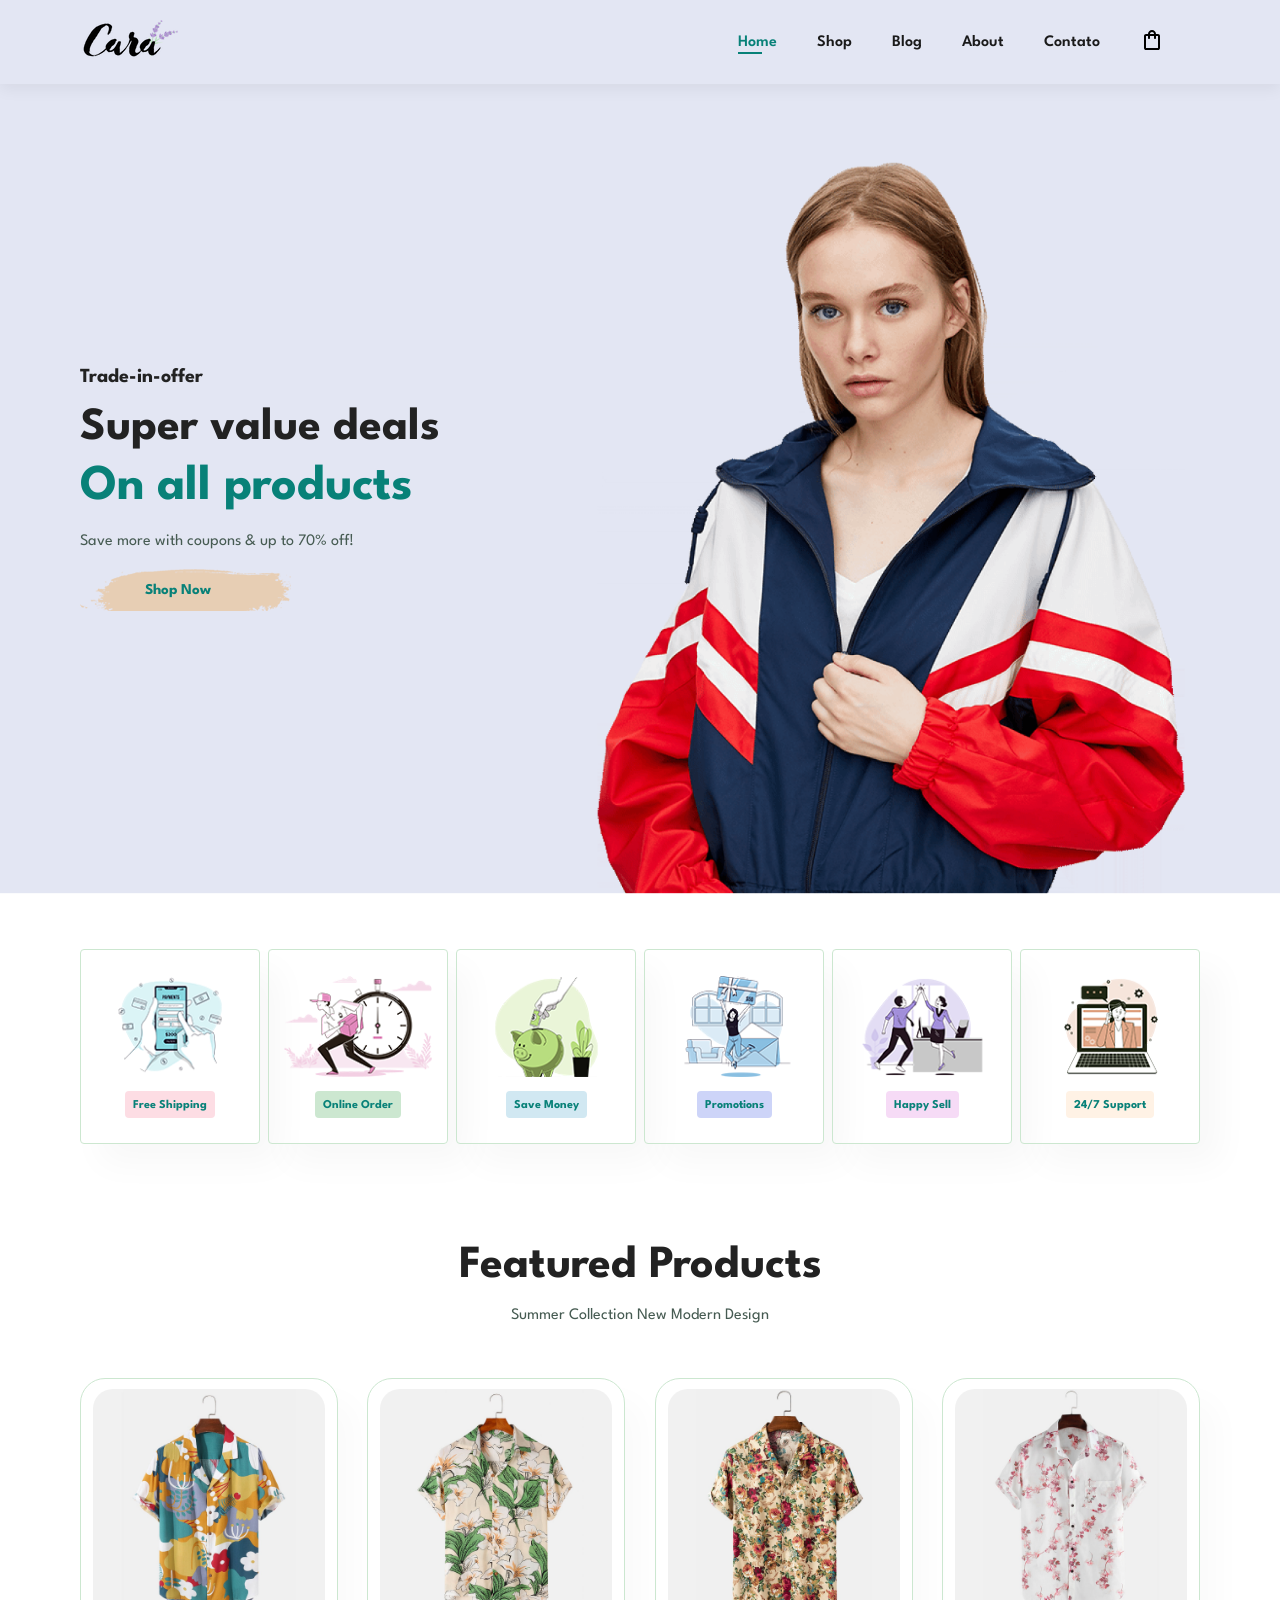
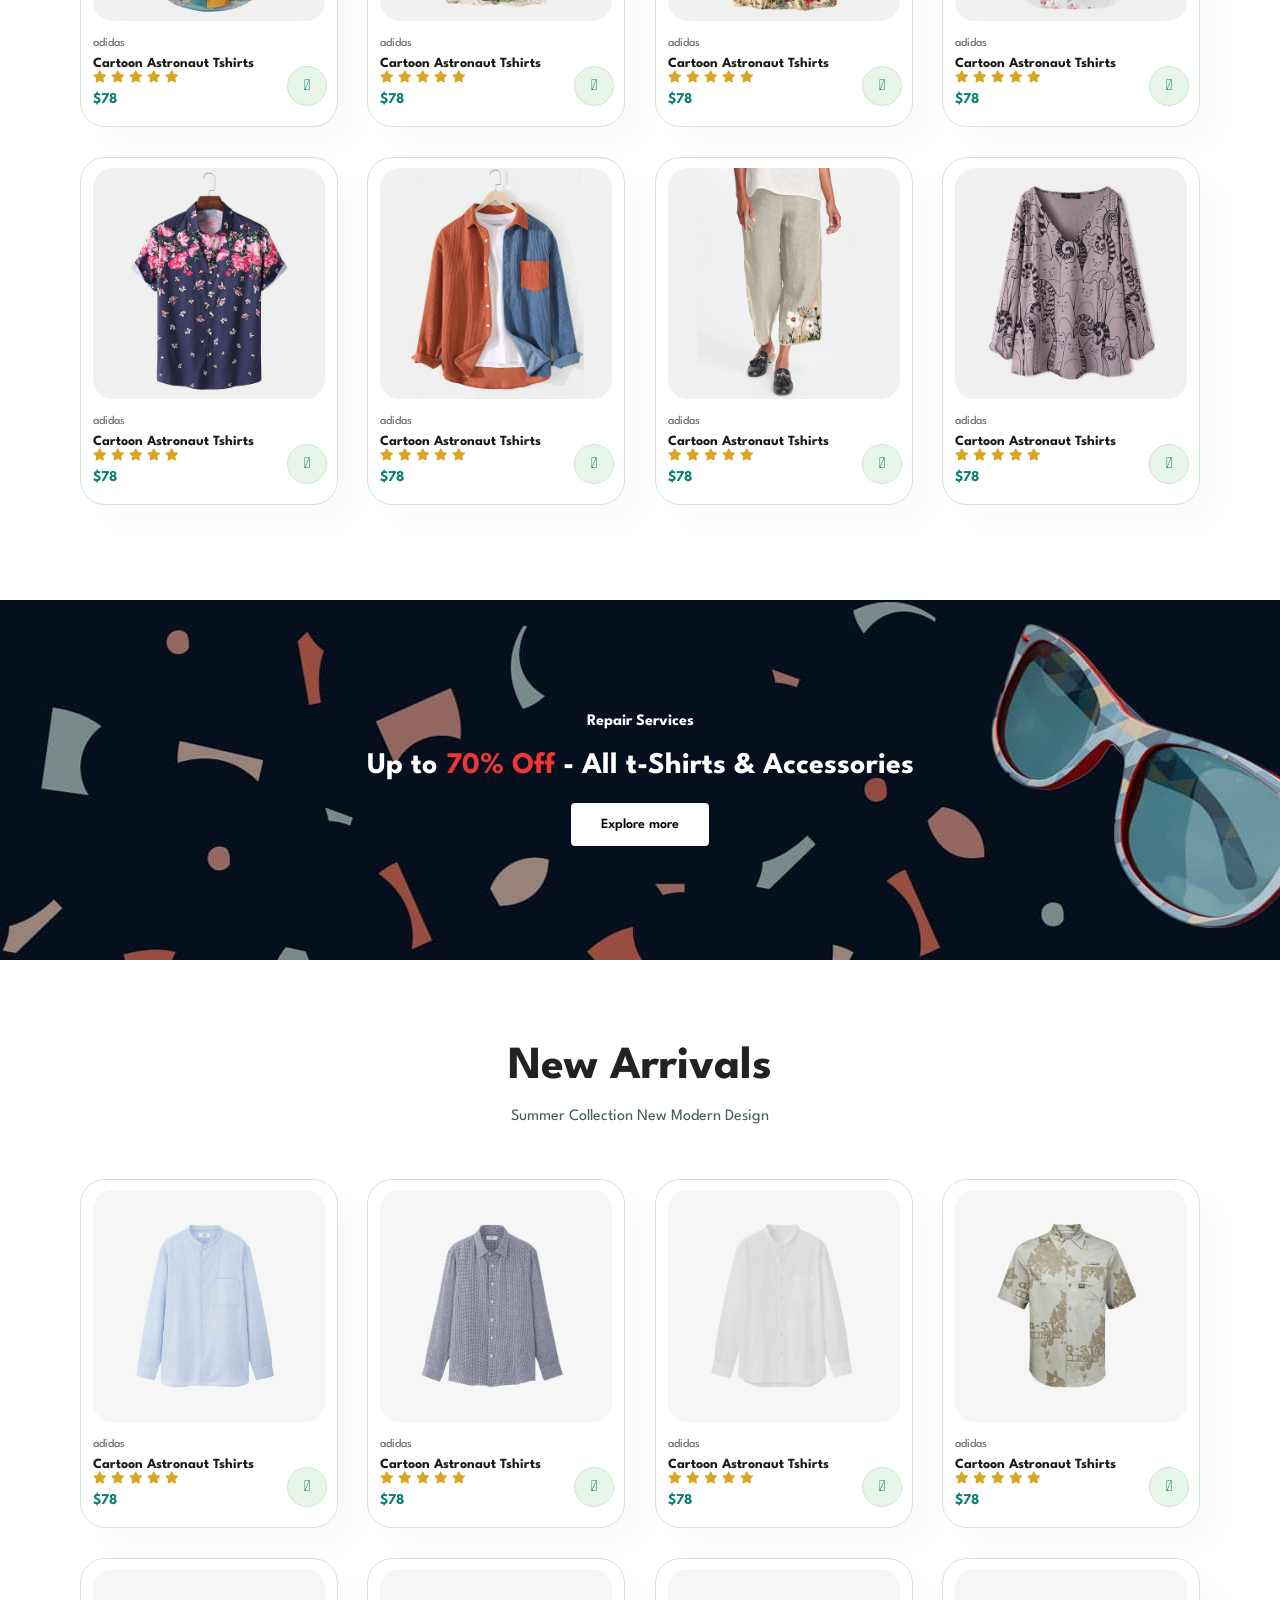
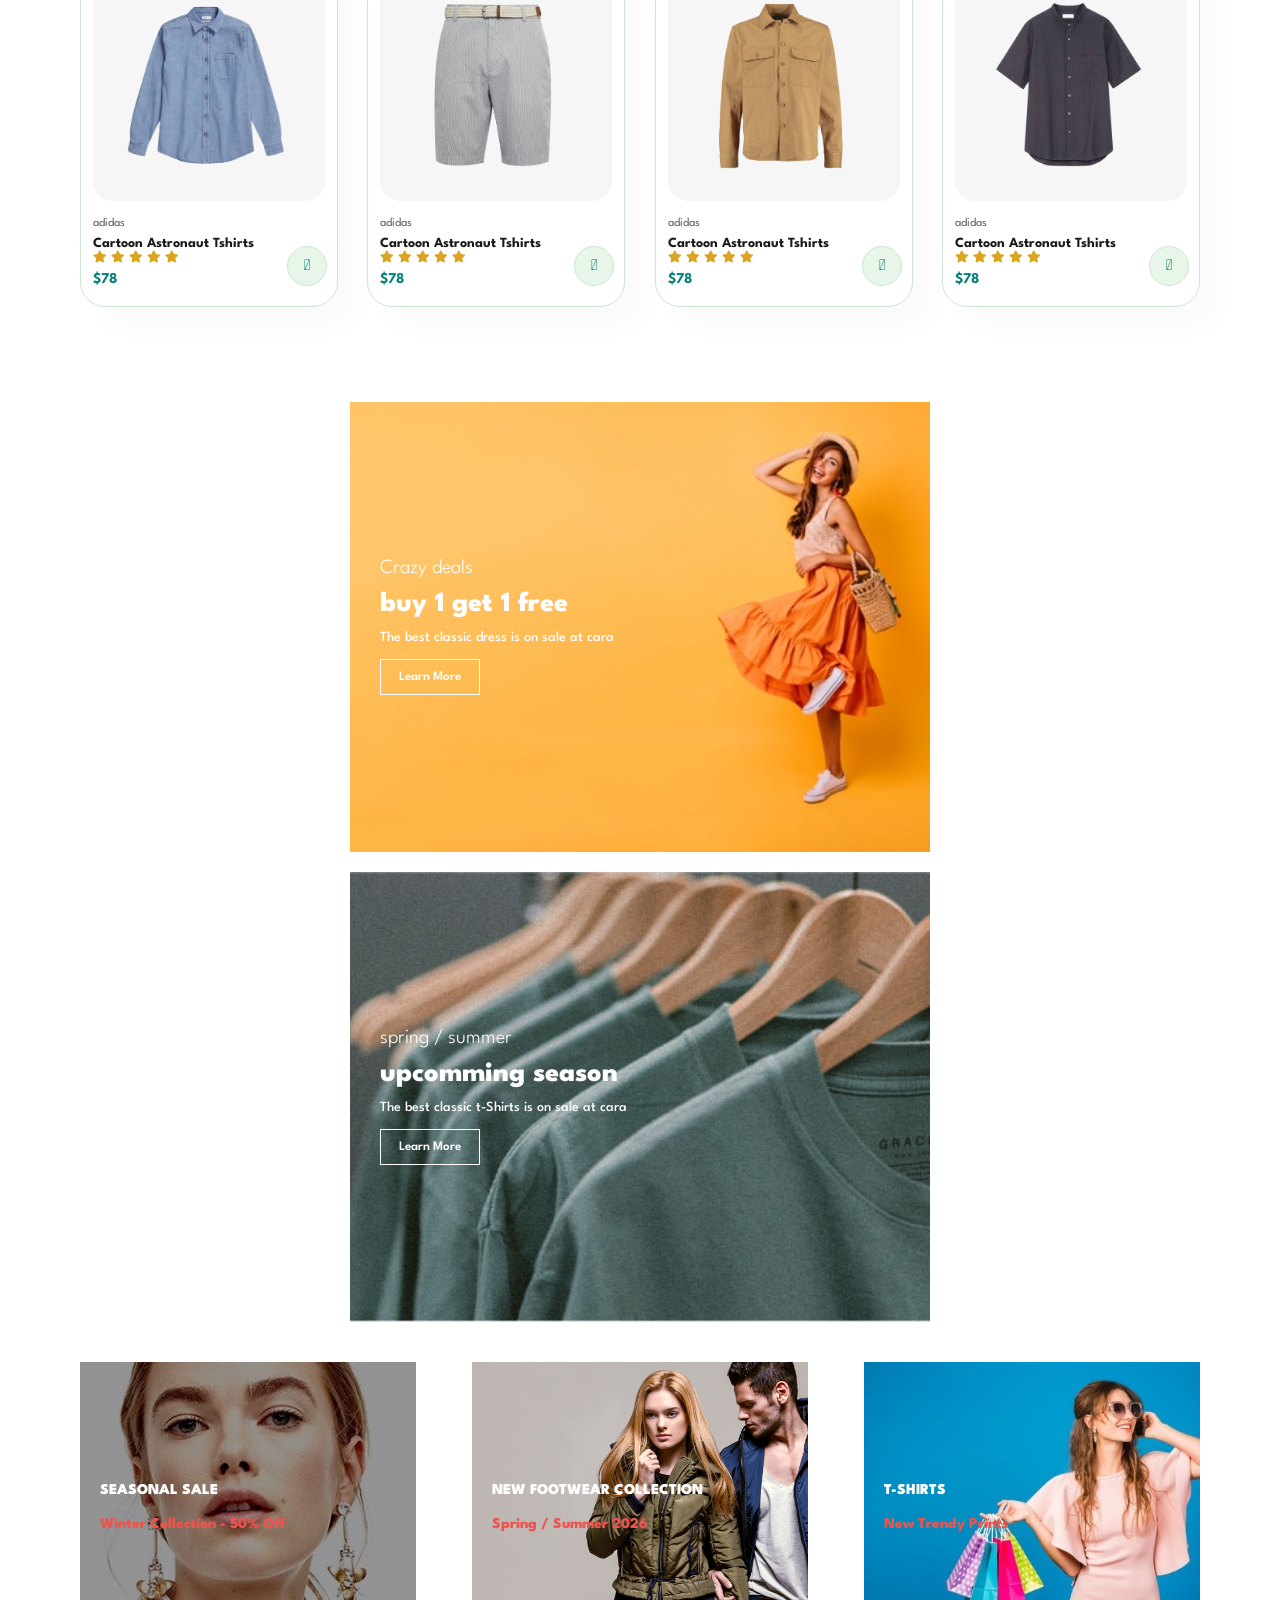
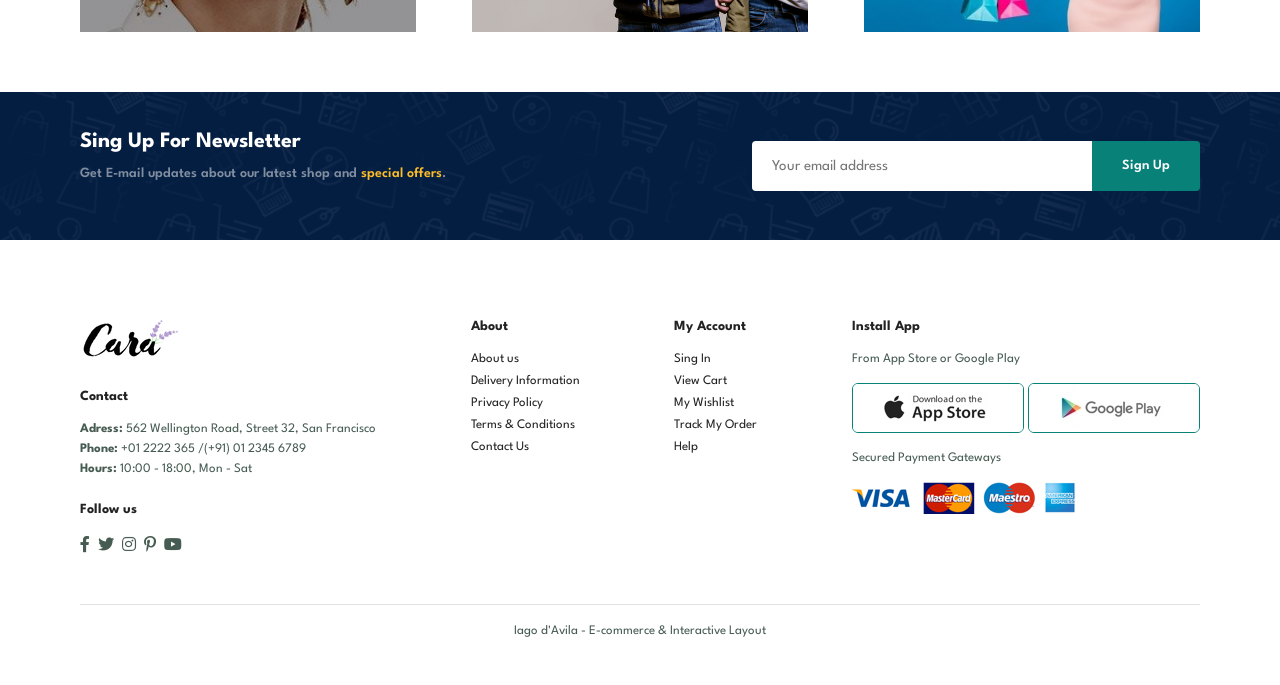
==== commit 8ac0b0b0: "Adicionando resposnsividade a pagina e correçao de pequenos erros." ====
--- a/index.html
+++ b/index.html
@@ -3,7 +3,7 @@
   <head>
     <meta charset="UTF-8" />
     <meta name="viewport" content="width=device-width, initial-scale=1.0" />
-    <title>Document</title>
+    <title>Cara - E-commerce Fashion</title>
     <link rel="stylesheet" href="style.css" />
     <link rel="preconnect" href="https://fonts.googleapis.com" />
     <link rel="preconnect" href="https://fonts.gstatic.com" crossorigin />
@@ -24,17 +24,18 @@
           <li><a href="blog.html">Blog</a></li>
           <li><a href="about.html">About</a></li>
           <li><a href="contat.html">Contato</a></li>
-          <li>
-            <a href="cart.html"
-              ><img src="img/shoppin_bag_black.svg" alt=""
-            /></a>
-          </li>
+          <li><a href="cart.html"><img src="img/shoppin_bag_black.svg" alt=""/></a></li>
+          <a href="#" id="close"><i class="far fa-times"></i></a>
         </ul>
       </div>
+      <div id="mobile">
+          <a href="cart.html"><img src="img/shoppin_bag_black.svg" alt=""/></a>
+          <i id="bar" class="fas fa-outdent"></i>
+      </div>
     </section>
 
     <section id="hero">
-      <h4>Trde-in-offer</h4>
+      <h4>Trade-in-offer</h4>
       <h2>Super value deals</h2>
       <h1>On all products</h1>
       <p>Save more with coupons & up to 70% off!</p>
@@ -382,7 +383,7 @@
         </div>
         
         <div class="form">
-            <input type="text" placeholder="Your email adress">
+            <input type="text" placeholder="Your email address">
             <button class="normal">Sign Up</button>
         </div>
     </section>
@@ -412,7 +413,7 @@
             <a href="#">Delivery Information</a>
             <a href="#">Privacy Policy</a>
             <a href="#">Terms & Conditions</a>
-            <a href="#">Contatc Us</a>
+            <a href="#">Contact Us</a>
         </div>
 
         <div class="col">
--- a/style.css
+++ b/style.css
@@ -121,6 +121,11 @@
     
 }
 
+#mobile {
+    display: none;
+    align-items: center;
+}
+
 #hero {
     background-image: url("img/hero4.png");
     height: 90vh;
@@ -538,3 +543,52 @@
 }
 
 
+
+/* Start Media Query */
+
+@media (max-width:799px) {
+    #navbar {
+        display: flex;
+        flex-direction: column;
+        align-items: flex-start;
+        justify-content: flex-start;
+        position: fixed;
+        top: 0;
+        right: -300px;
+        height: 100vh;
+        width: 300px;
+        background-color: #e3e6f3;
+        box-shadow: 0 40px 60px rgba(83, 63, 63, 0.1);
+        padding: 80px 0 0 10px;
+
+    }
+
+    #navbar.active{
+        right: 0px;
+    }
+
+    #navbar li {
+        margin-bottom: 25px;
+    }
+
+    #mobile {
+    display: flex;
+    align-items: center;
+}
+
+#mobile i{
+    color: #1a1a1a;
+    font-size: 24px;
+    padding-left: 20px ;
+}
+
+#close{
+    position: absolute;
+    top: 30px;
+    left: 30px;
+    color: #222;
+    font-size: 24px;
+
+}
+
+}
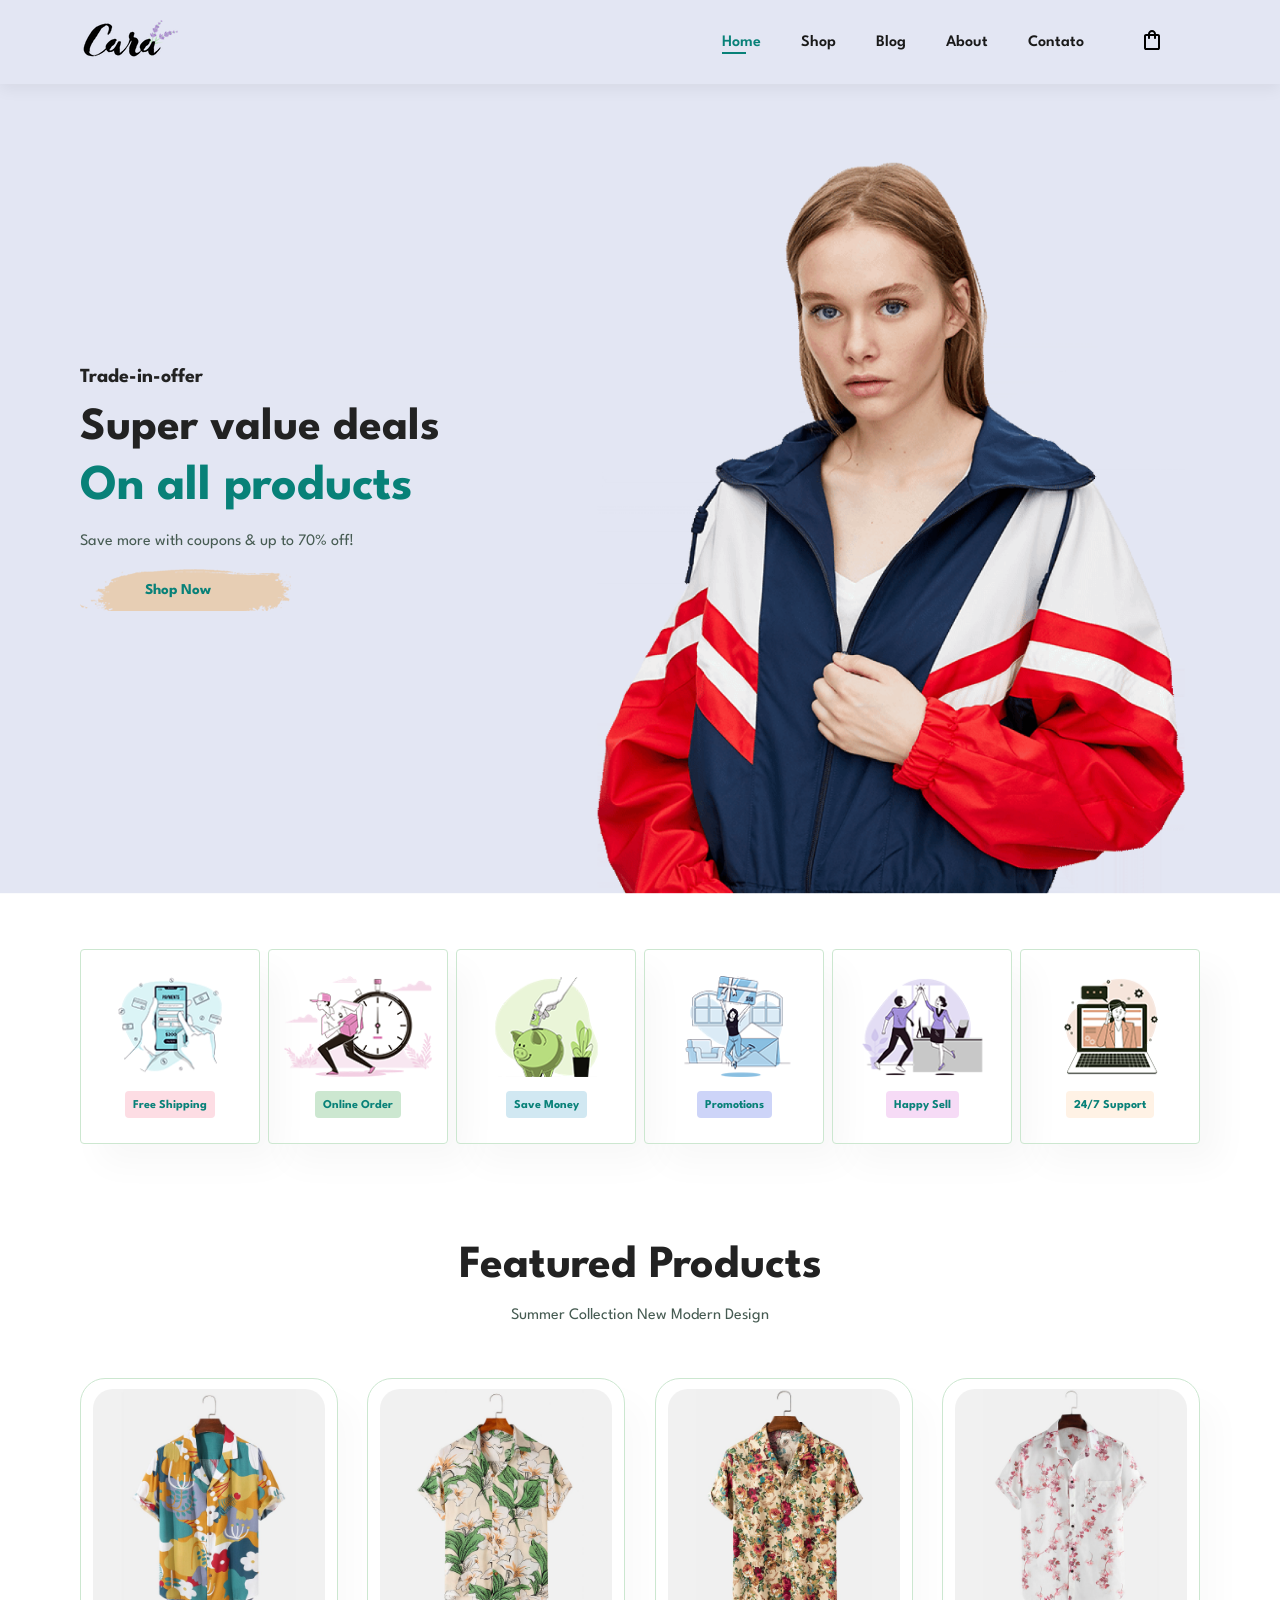
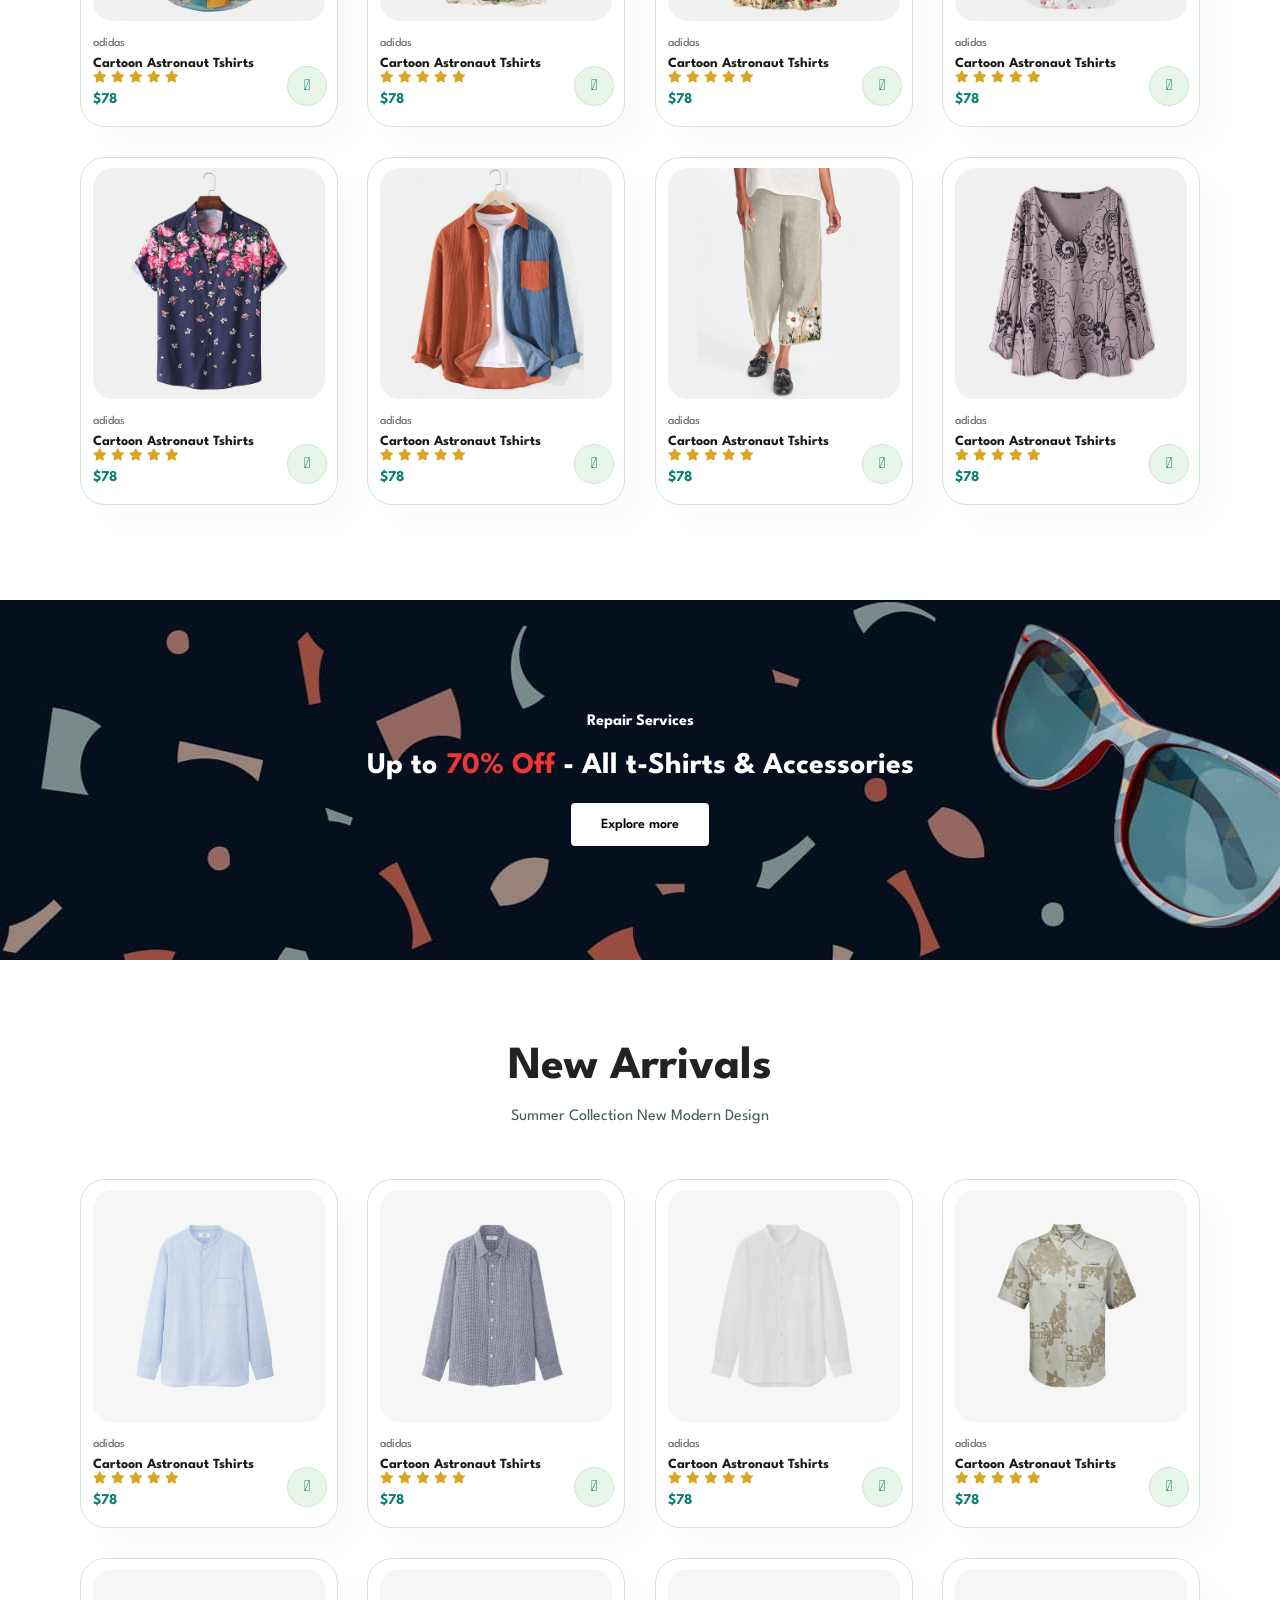
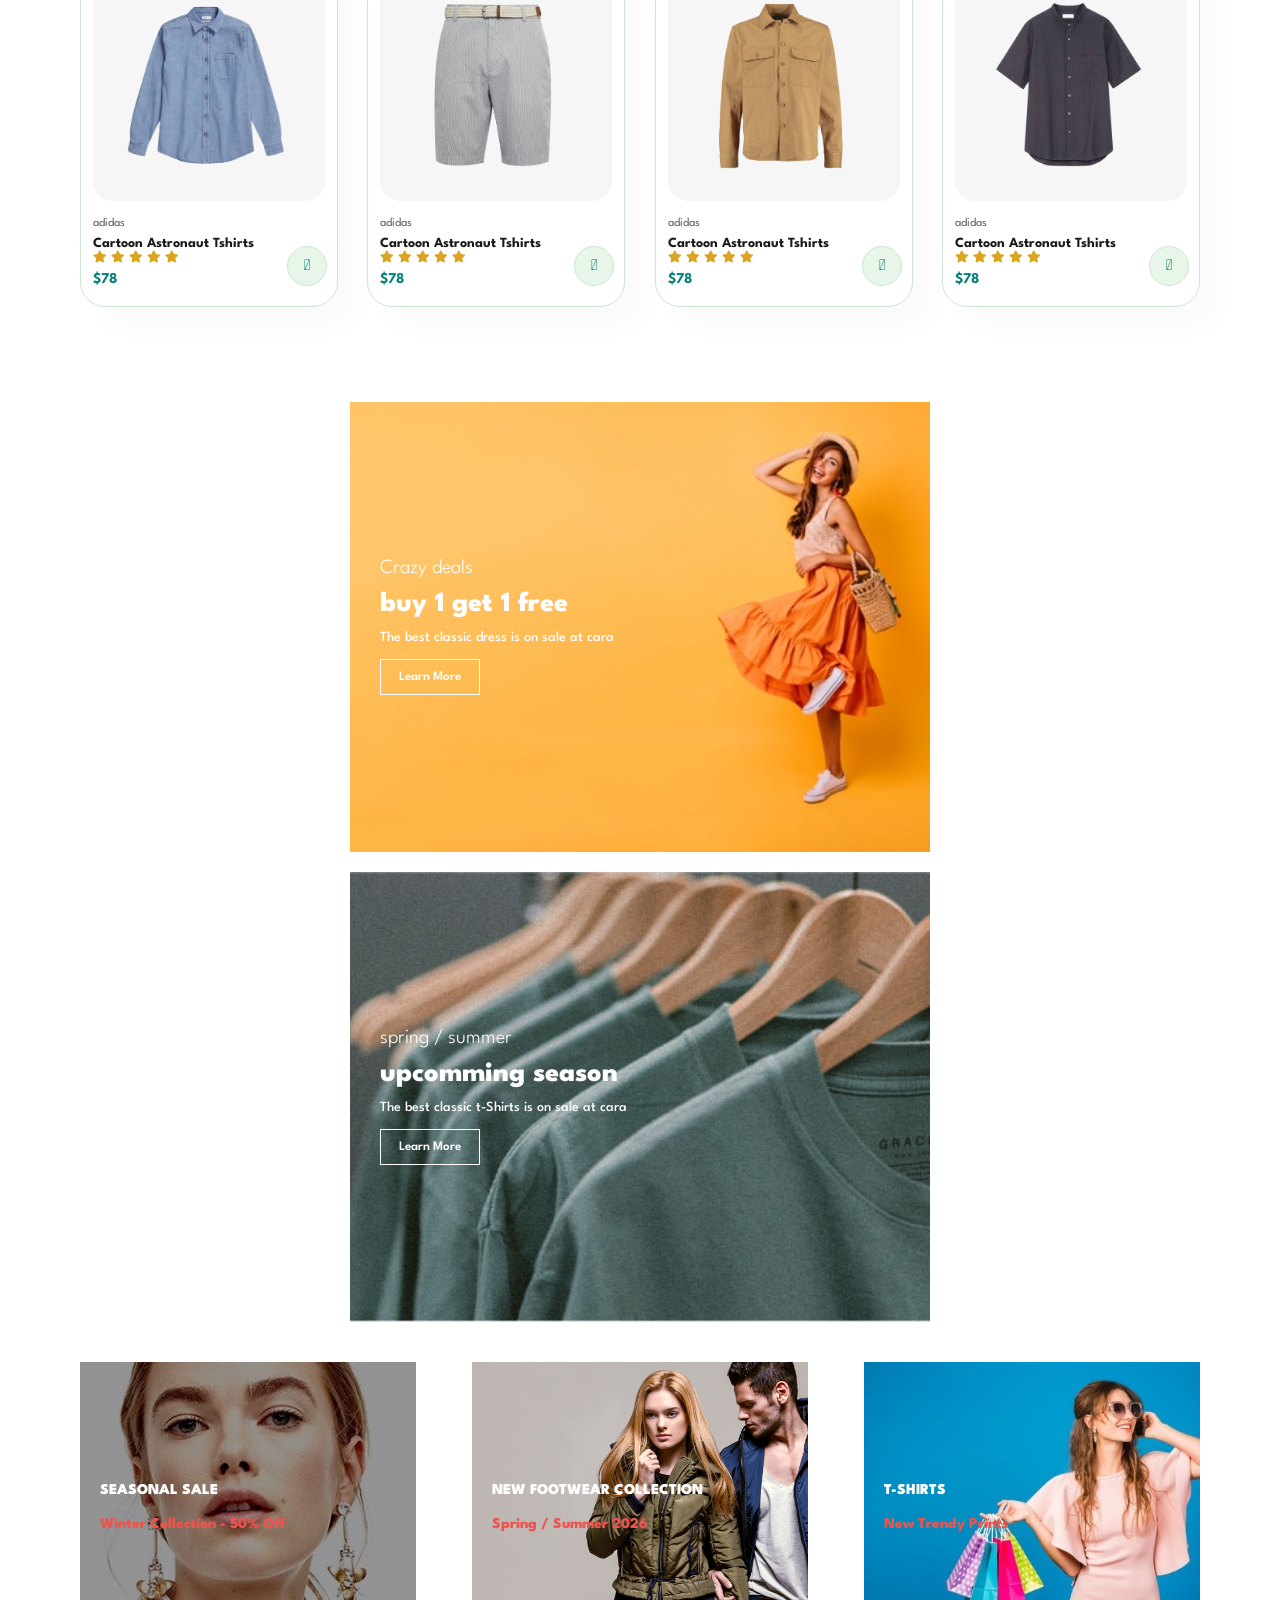
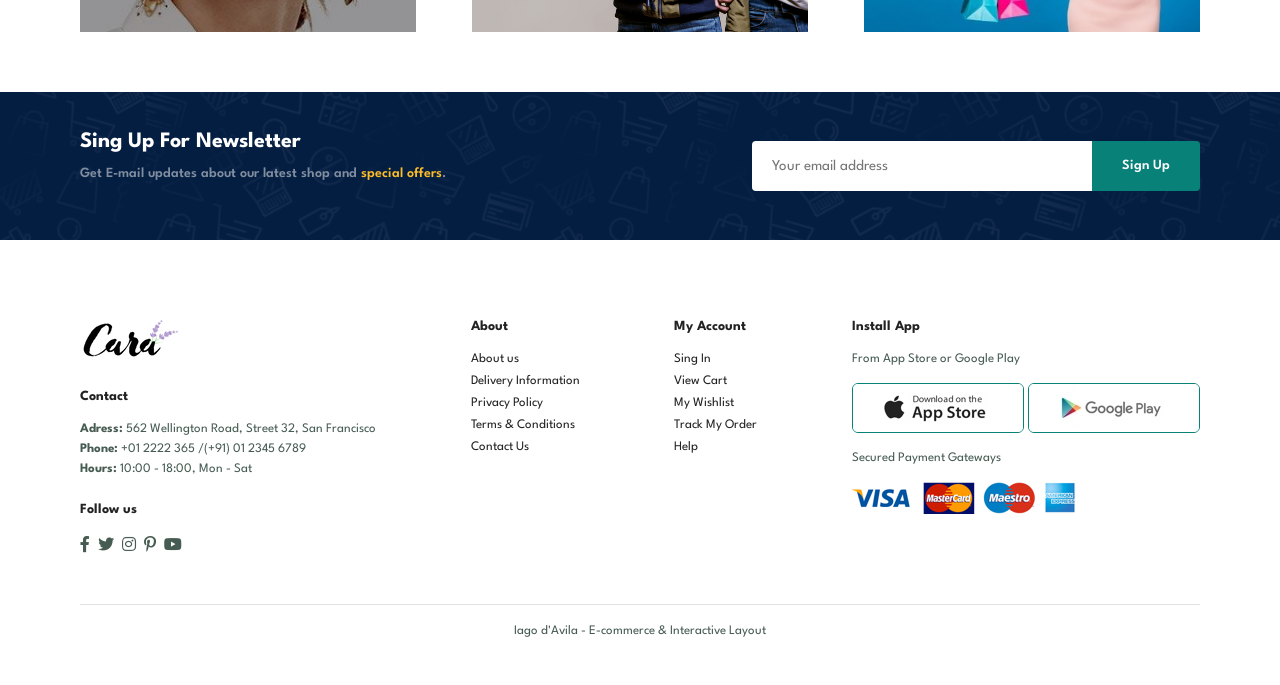
==== commit cfd4fa4a: "Ajustes finais de resposividade em tablet e responsividade em mobile" ====
--- a/index.html
+++ b/index.html
@@ -24,7 +24,7 @@
           <li><a href="blog.html">Blog</a></li>
           <li><a href="about.html">About</a></li>
           <li><a href="contat.html">Contato</a></li>
-          <li><a href="cart.html"><img src="img/shoppin_bag_black.svg" alt=""/></a></li>
+          <li id="lg-bag"><a href="cart.html"><i class="far fa-shopping-bag"></i><img src="img/shoppin_bag_black.svg" alt=""/></a></li>
           <a href="#" id="close"><i class="far fa-times"></i></a>
         </ul>
       </div>
--- a/style.css
+++ b/style.css
@@ -429,7 +429,7 @@
 #newsletter {
     display: flex;
     justify-content: space-between;
-    flex-wrap: wrap-reverse;
+    flex-wrap: wrap;
     align-items: center;
     background-image: url("img/banner/b14.png");
     background-position: 20% 30%;
@@ -547,6 +547,10 @@
 /* Start Media Query */
 
 @media (max-width:799px) {
+    .section-p1 {
+	padding: 40px 40px;
+    }
+
     #navbar {
         display: flex;
         flex-direction: column;
@@ -587,8 +591,134 @@
     top: 30px;
     left: 30px;
     color: #222;
-    font-size: 24px;
-
-}
-
-}
+    font-size: 24px;    
+}
+
+#lg-bag {
+    display: none;
+}
+
+#hero {
+    height: 70vh;
+    padding: 0 80px;
+    background-position: top 30% right 30%;
+}
+
+#feature {
+	justify-content: center;
+}
+
+#feature .fe-box {
+	margin: 15px 15px;
+}
+
+#product1 .pro-container {
+	justify-content: center;
+}
+
+#product1 .pro {
+	margin: 15px;
+}
+
+#banner {
+	
+	height: 20vh;
+	
+}
+
+#sm-banner .banner-box {	
+	min-width: 580px;
+	height: 30vh;
+}
+
+#banner-3 {
+	
+	padding: 0 40px;
+}
+
+#banner-3 .banner-box {
+	width: 28%;
+}
+
+#newsletter .form {
+	width: 70%;
+}
+
+}
+
+@media (max-width: 477px) {
+   .section-p1 {
+     padding: 20px;
+    }
+
+    #header {
+	    padding: 10px 30px;
+    }
+
+    #hero {
+	    padding: 0 20px;
+	    background-position: 55%;
+    }
+
+    h2 {
+	font-size: 32px;
+	
+    }
+
+    h1 {
+	font-size: 38px;
+    }
+
+    #feature {
+	justify-content: space-between;
+}
+
+    #feature .fe-box {
+	width: 155px;
+	margin: 0px 0px 15px 0;
+}
+
+#product1 .pro {
+	width: 100%;
+}
+
+#banner {
+	height: 40vh;
+}
+
+#sm-banner {
+	flex-direction: column;
+}
+
+#sm-banner .banner-box {
+	min-height: 40vh;
+    min-width: 100%;
+}
+
+#sm-banner .banner-box2 {
+	margin-top: 20px;
+}
+
+#banner-3 {
+	padding: 0 20px;
+}
+
+#banner-3 .banner-box {
+	width: 100%;
+}
+
+#newsletter {
+    padding: 40px 20px;
+}
+
+#newsletter .form {
+	width: 100%;
+}
+
+footer .copyright {
+	text-align: start;
+}
+
+
+}
+
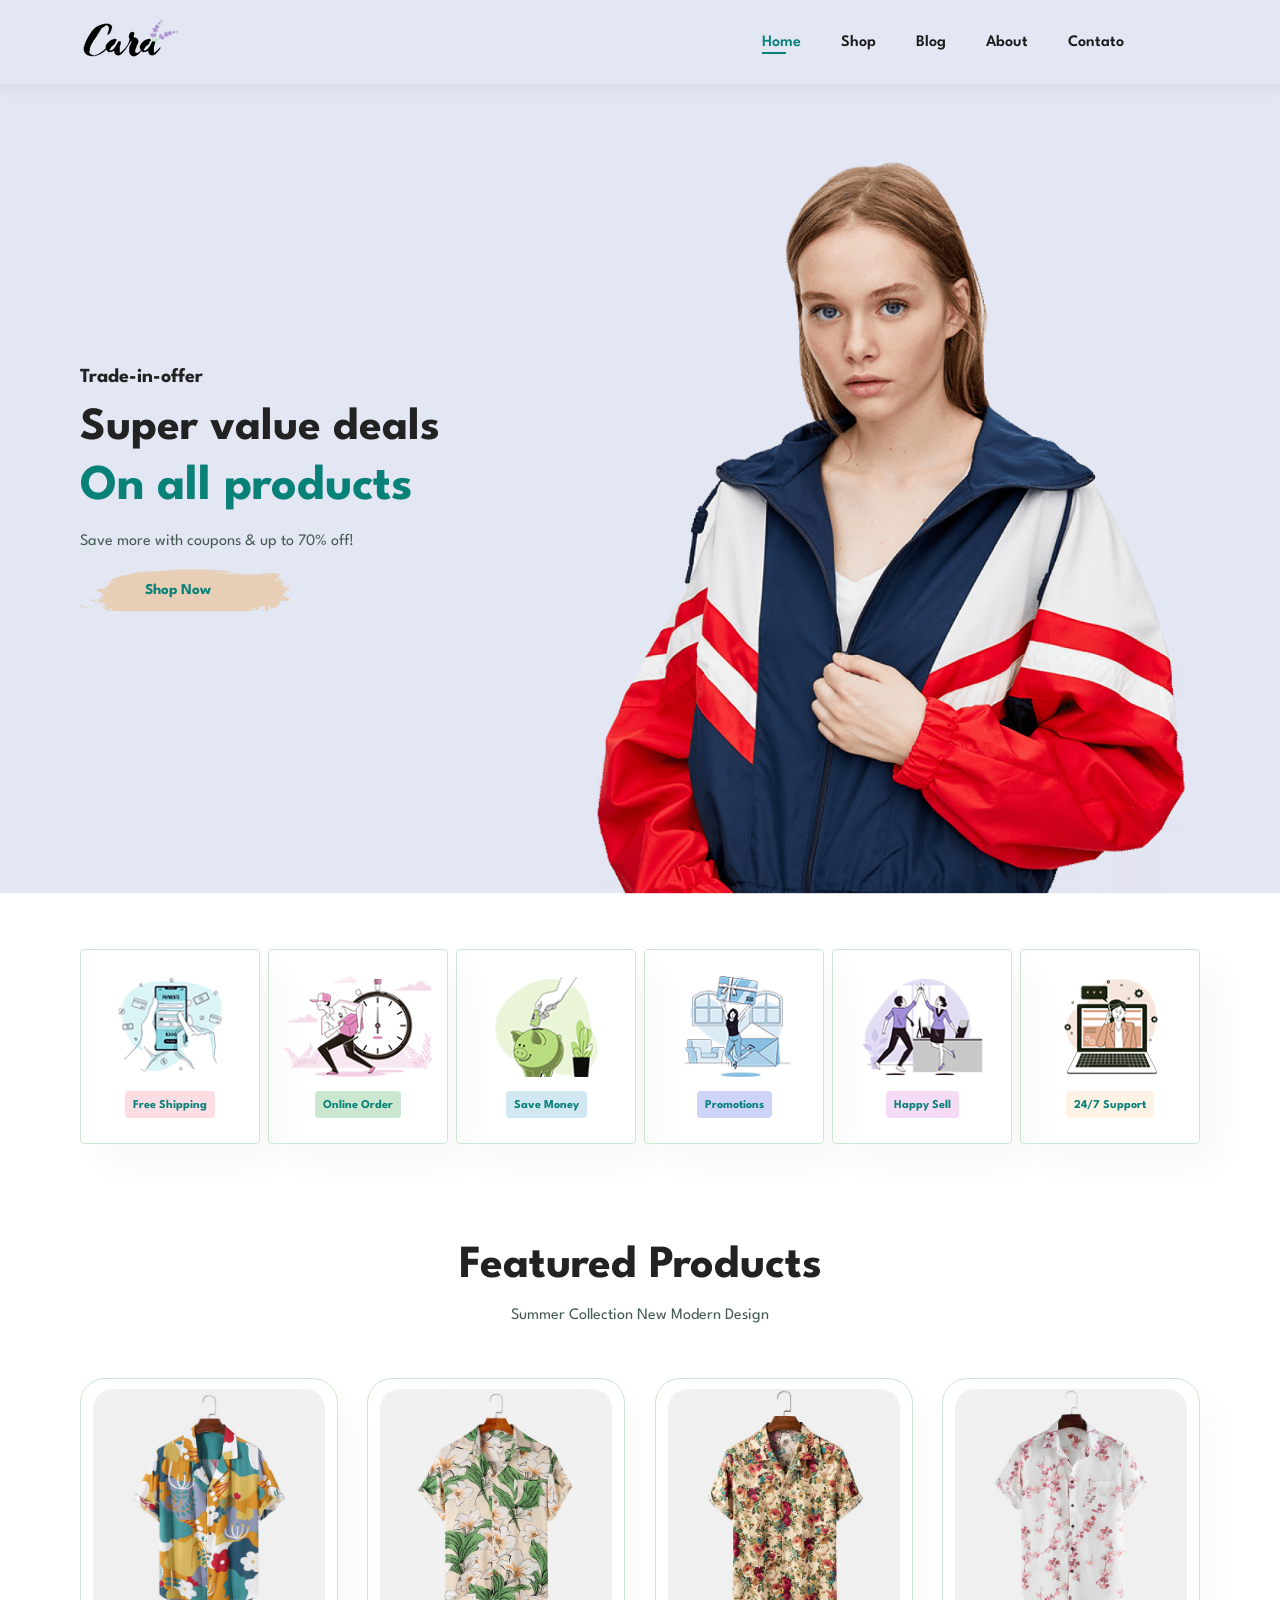
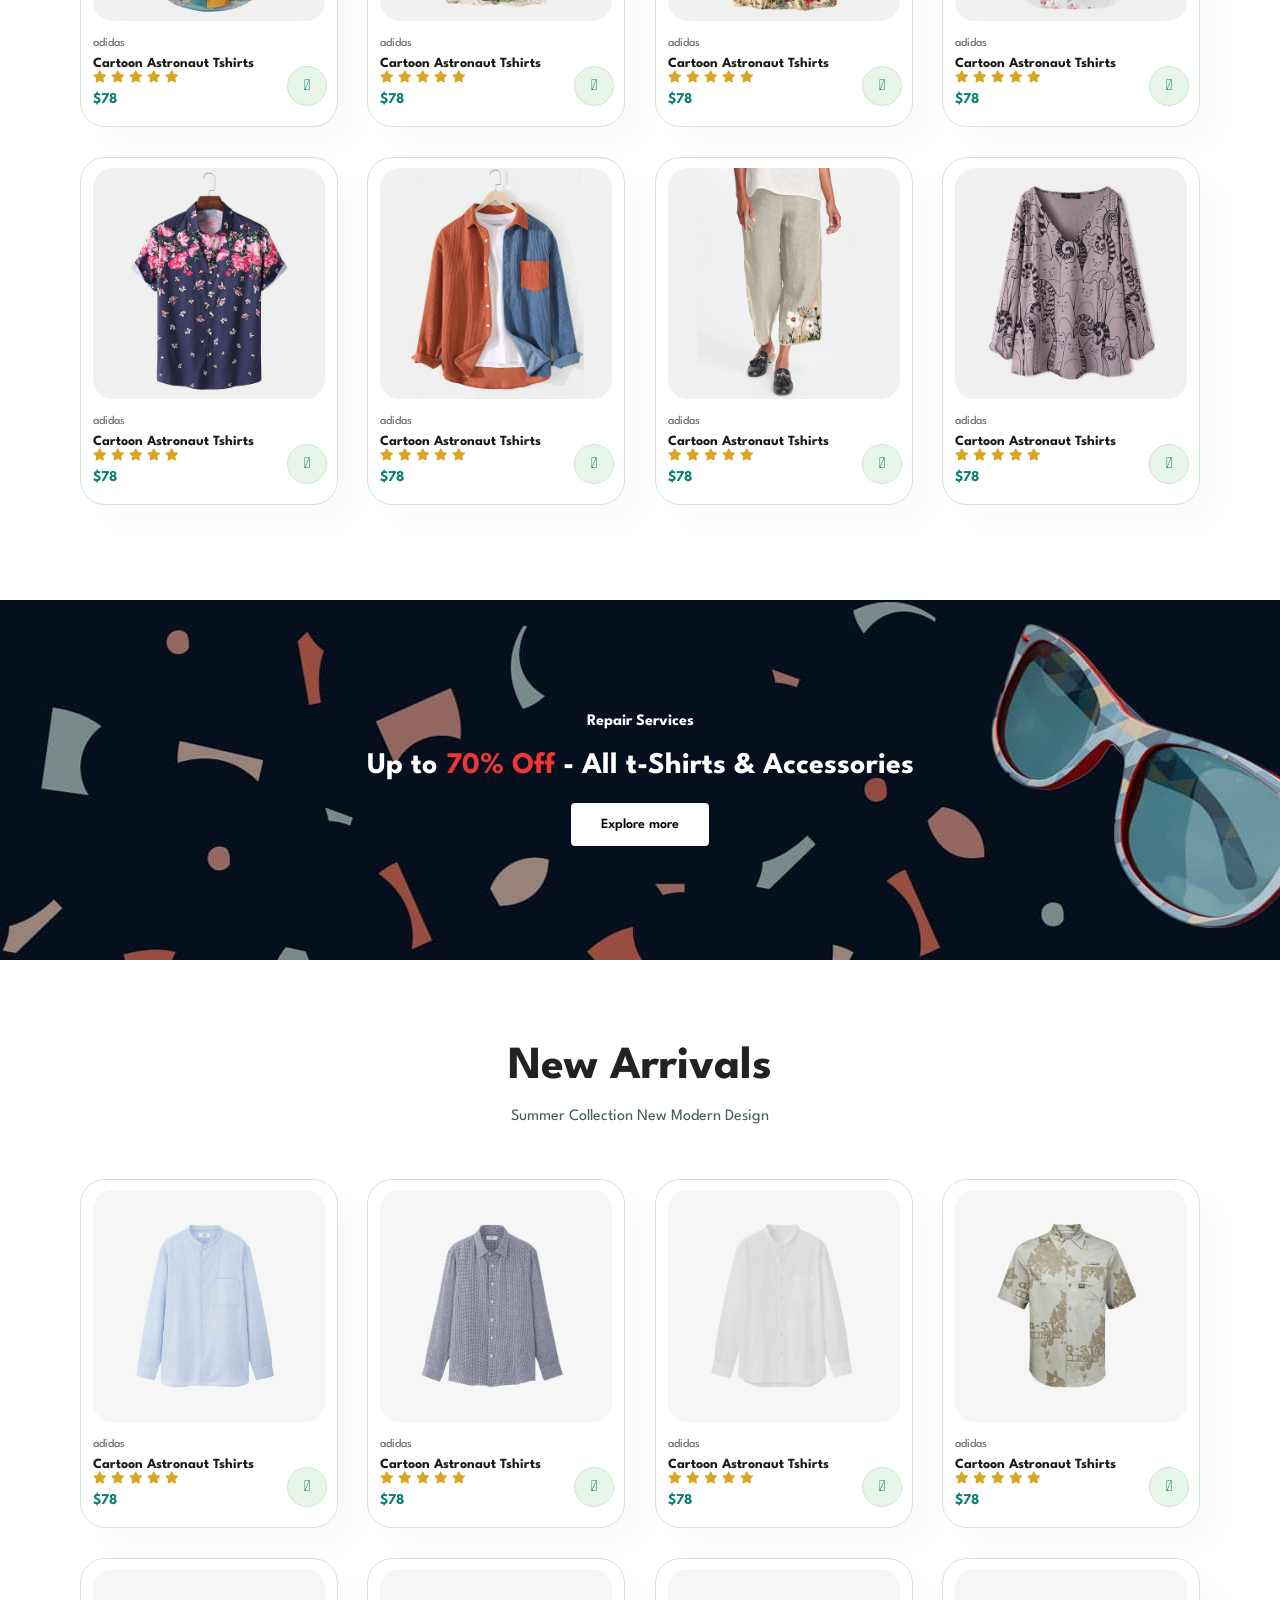
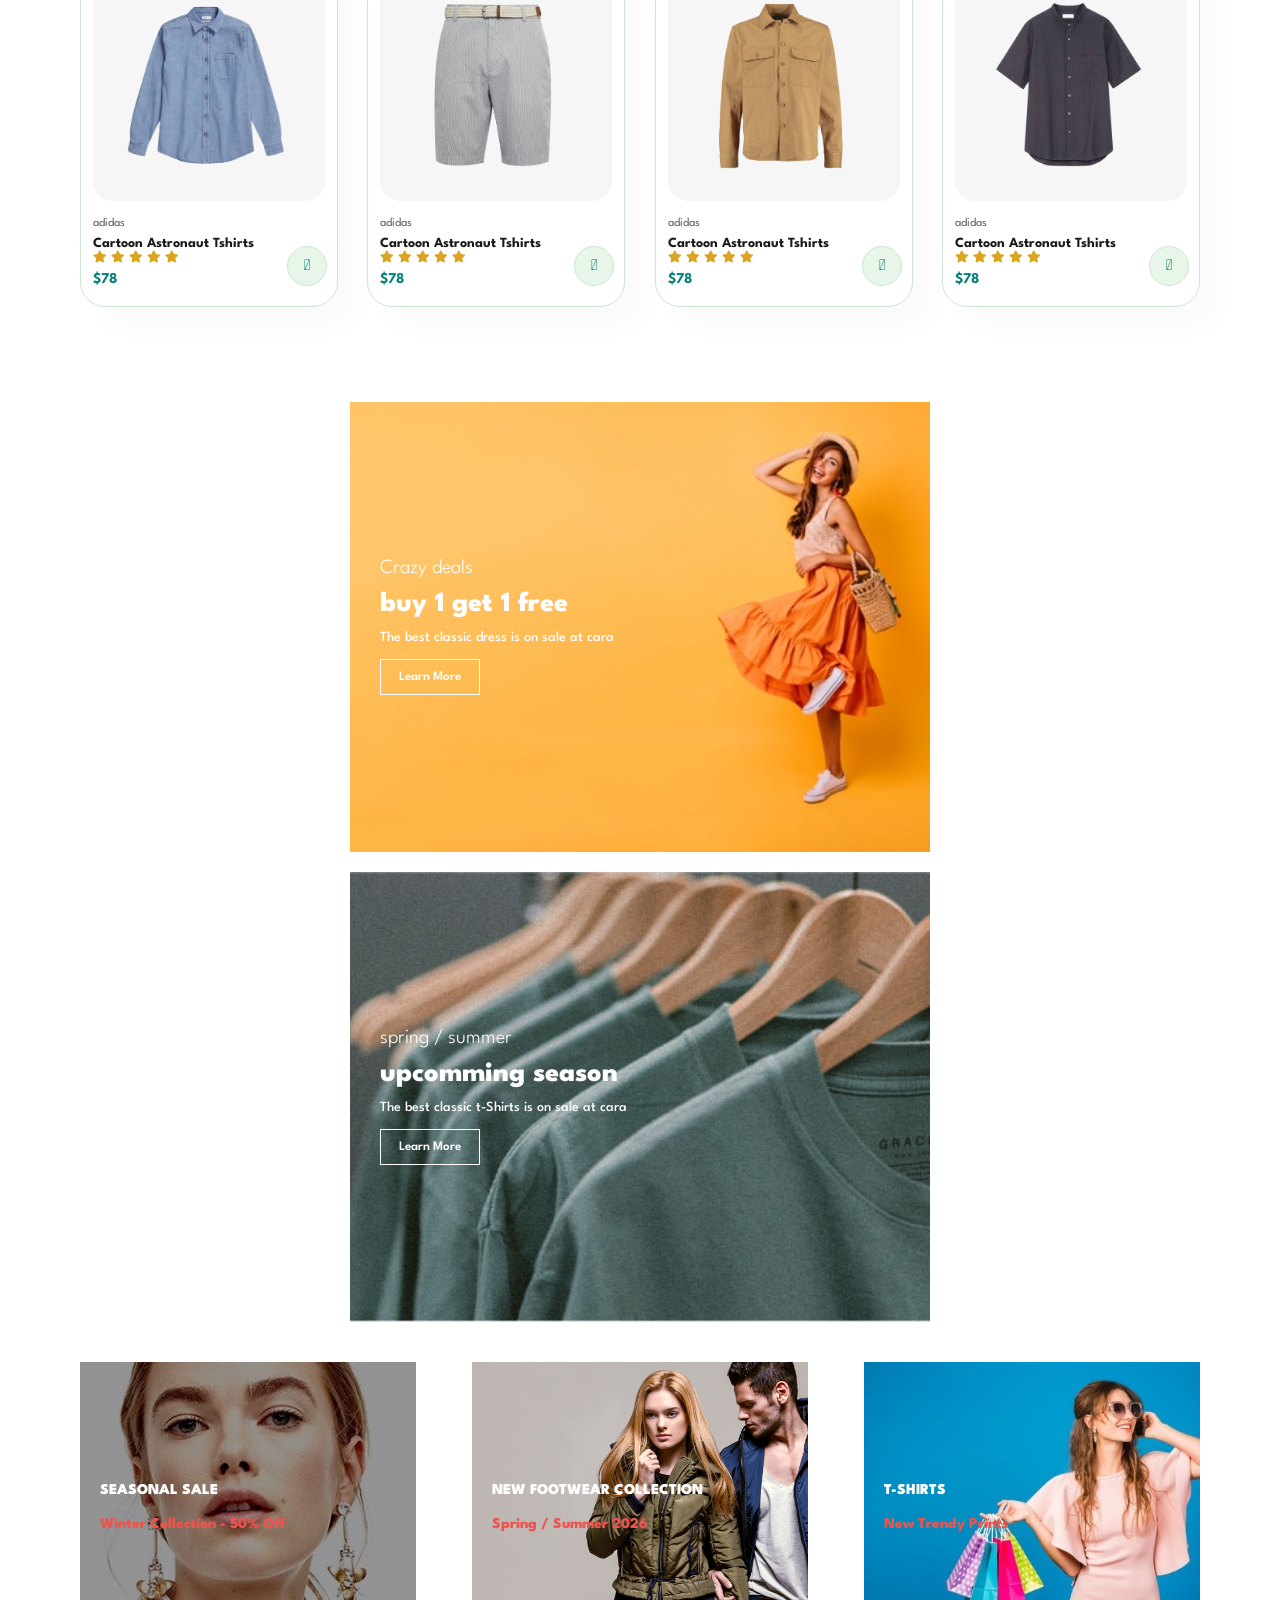
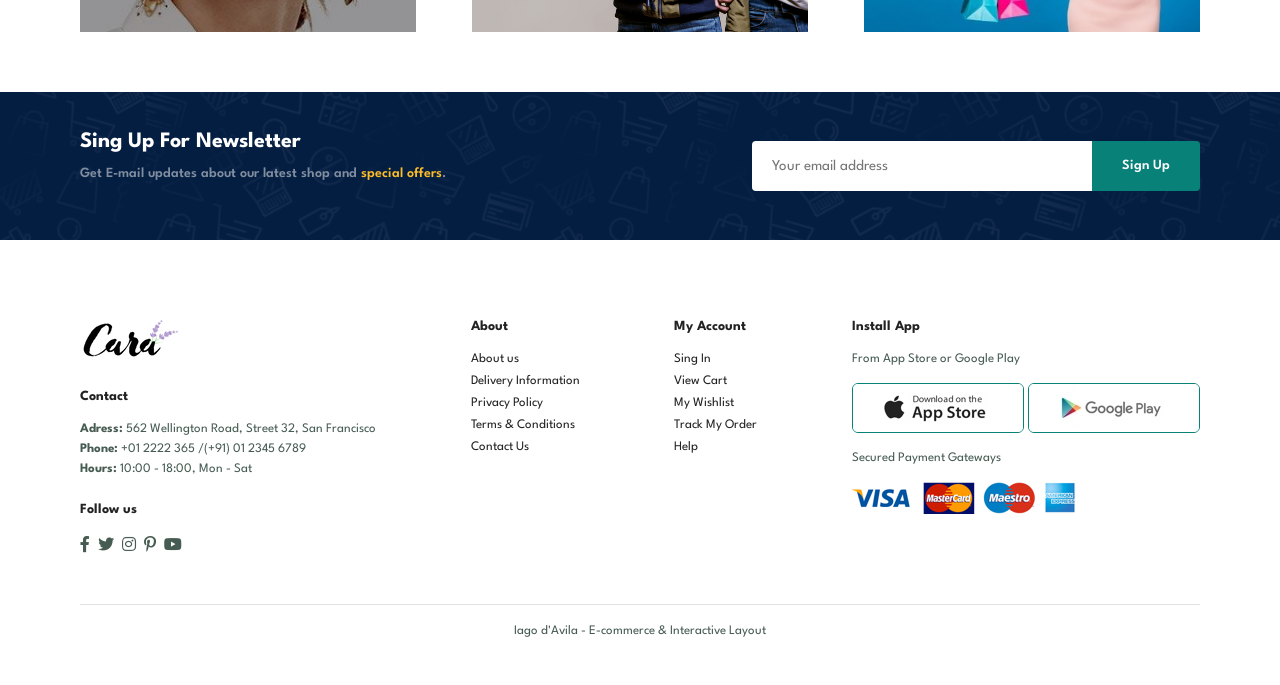
==== commit 9a023a36: "pequenos ajustes na navbar e na logica de funcionamento" ====
--- a/index.html
+++ b/index.html
@@ -23,14 +23,14 @@
           <li><a href="shop.html">Shop</a></li>
           <li><a href="blog.html">Blog</a></li>
           <li><a href="about.html">About</a></li>
-          <li><a href="contat.html">Contato</a></li>
-          <li id="lg-bag"><a href="cart.html"><i class="far fa-shopping-bag"></i><img src="img/shoppin_bag_black.svg" alt=""/></a></li>
+          <li><a href="contact.html">Contato</a></li>
+          <li id="lg-bag"><a href="cart.html"><i class="far fa-shopping-bag"></i></a></li>
           <a href="#" id="close"><i class="far fa-times"></i></a>
         </ul>
       </div>
       <div id="mobile">
-          <a href="cart.html"><img src="img/shoppin_bag_black.svg" alt=""/></a>
-          <i id="bar" class="fas fa-outdent"></i>
+          <a href="cart.html"><i class="far fa-shopping-bag"></i></a>
+          <i id="bar" class="fas fa-bars"></i>
       </div>
     </section>
 
--- a/style.css
+++ b/style.css
@@ -542,6 +542,14 @@
     border-top: 1px solid #e1e1e1;
 }
 
+#mobile {
+    display: none;
+}
+
+#close {
+    display: none;
+}
+
 
 
 /* Start Media Query */
@@ -560,10 +568,11 @@
         top: 0;
         right: -300px;
         height: 100vh;
-        width: 300px;
+        width: 180px;
         background-color: #e3e6f3;
         box-shadow: 0 40px 60px rgba(83, 63, 63, 0.1);
         padding: 80px 0 0 10px;
+        transition: 0.3s ease;
 
     }
 
@@ -571,6 +580,9 @@
         right: 0px;
     }
 
+    #navbar.active + #mobile #bar{
+        display: none;
+}
     #navbar li {
         margin-bottom: 25px;
     }
@@ -583,15 +595,36 @@
 #mobile i{
     color: #1a1a1a;
     font-size: 24px;
-    padding-left: 20px ;
-}
+    padding-left: 20px;
+}
+
+#bar, #mobile a i,#close{
+    cursor: pointer;
+    transition: 0.3s ease;
+
+}
+
+#bar:hover, #mobile a i:hover,#close:hover{
+    color: #088178;
+    transform: scale(1.2);
+
+}
+
+
 
 #close{
+    display: block;
     position: absolute;
     top: 30px;
     left: 30px;
     color: #222;
-    font-size: 24px;    
+    font-size: 24px;
+    transition: 0.3s ease;  
+}
+
+#close:hover{
+    color: #088178;
+    transform: scale(1.2);
 }
 
 #lg-bag {
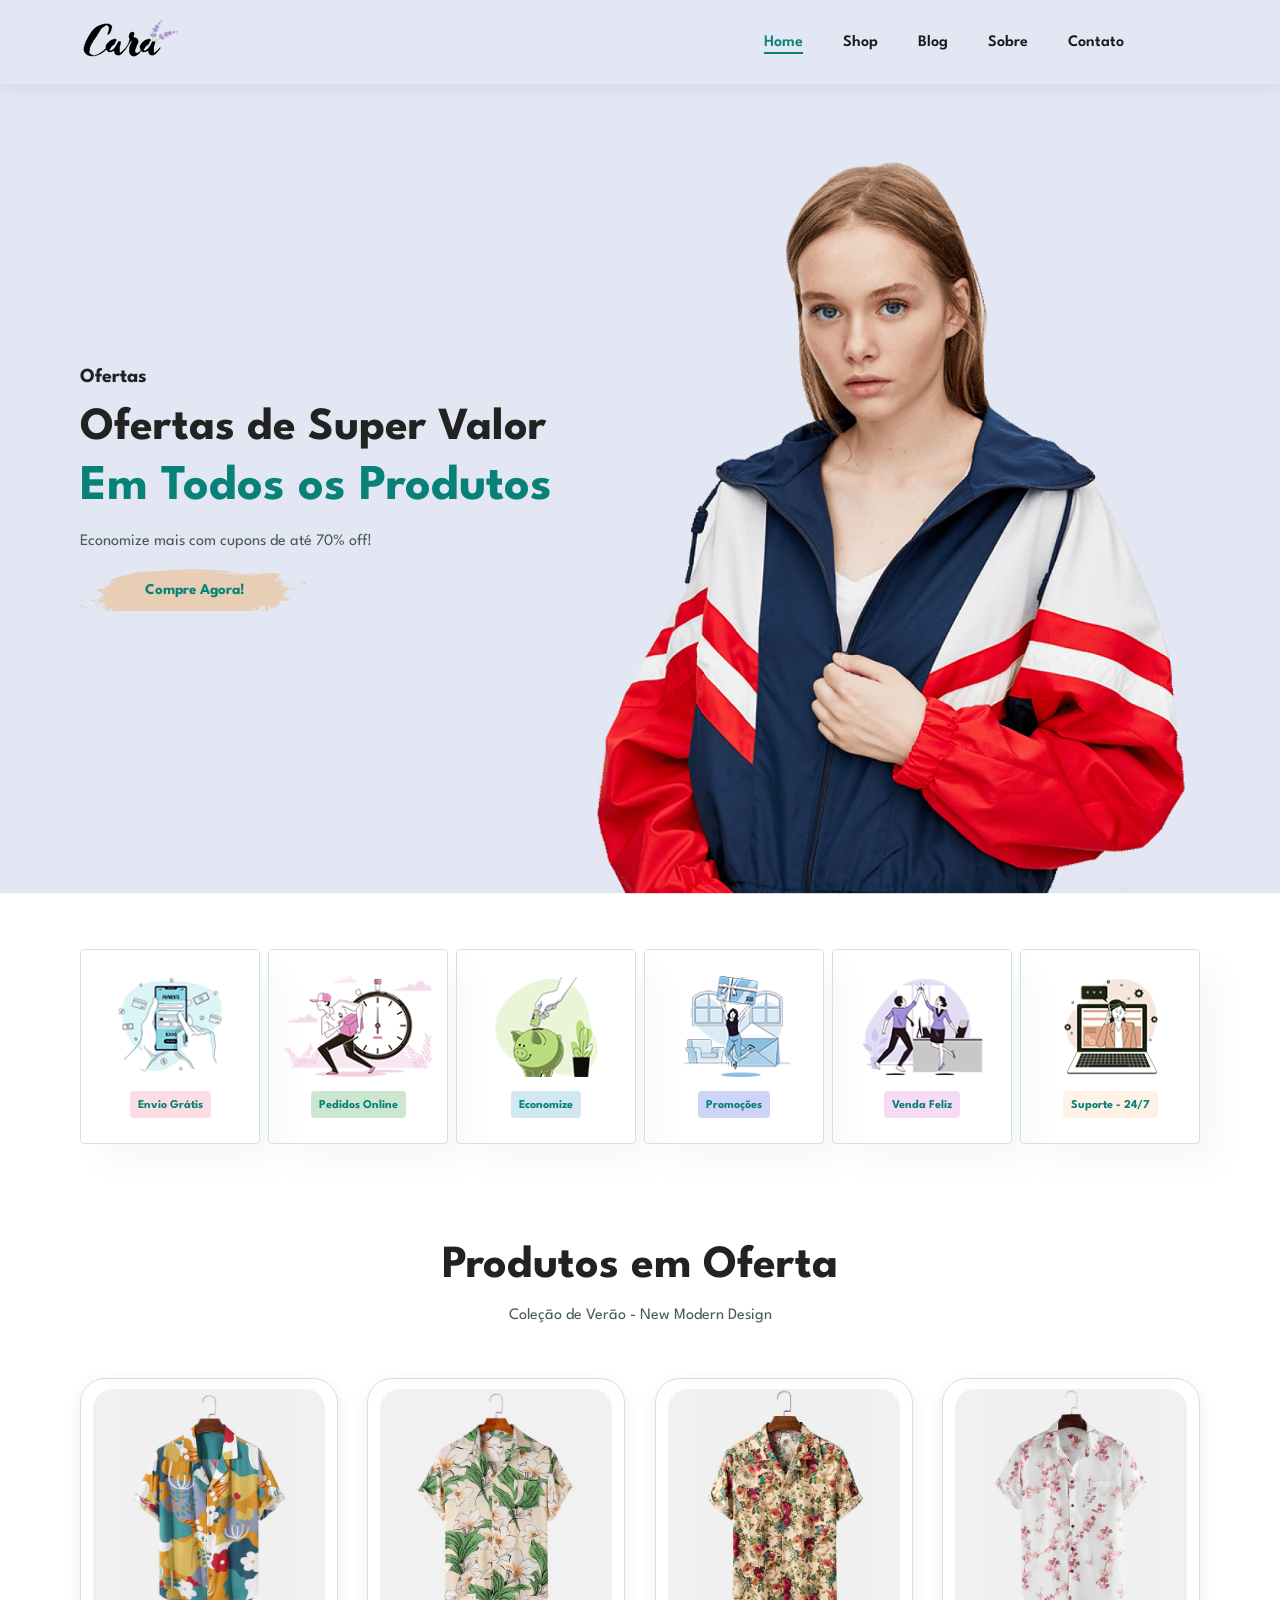
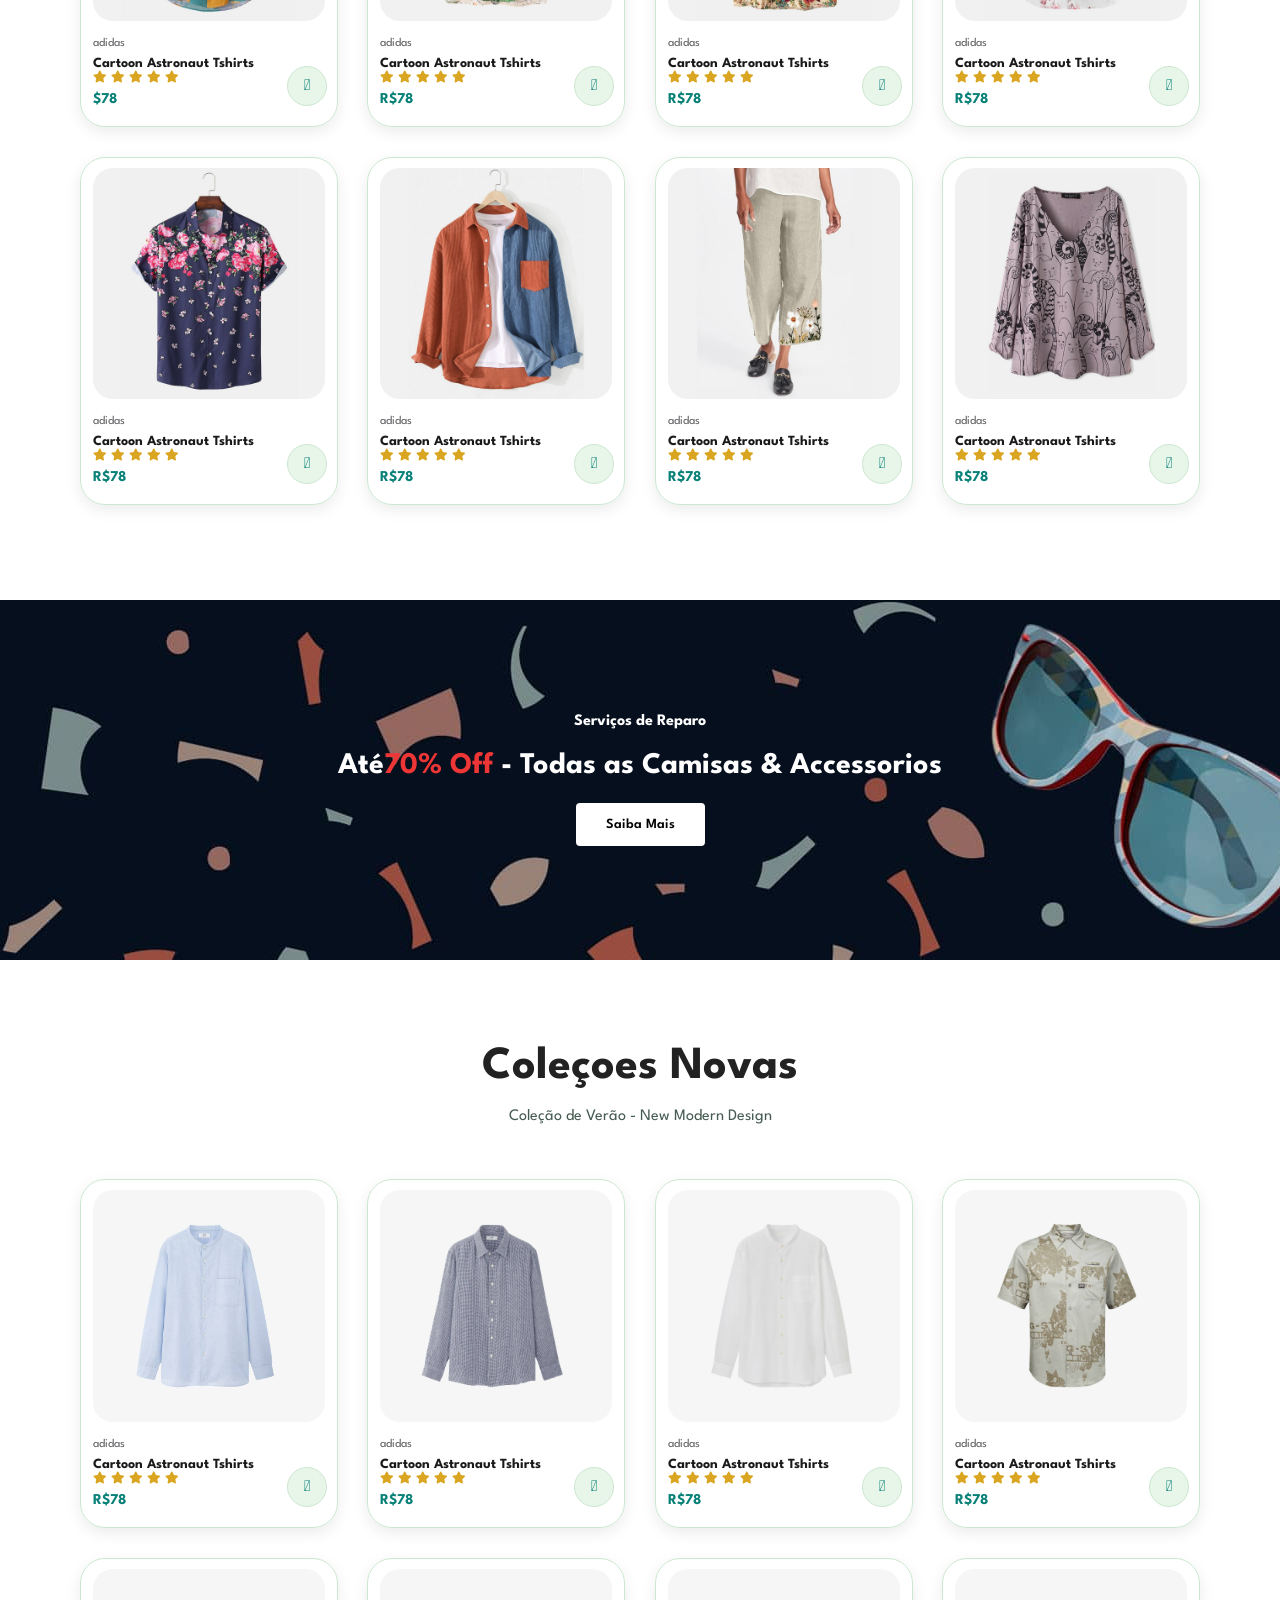
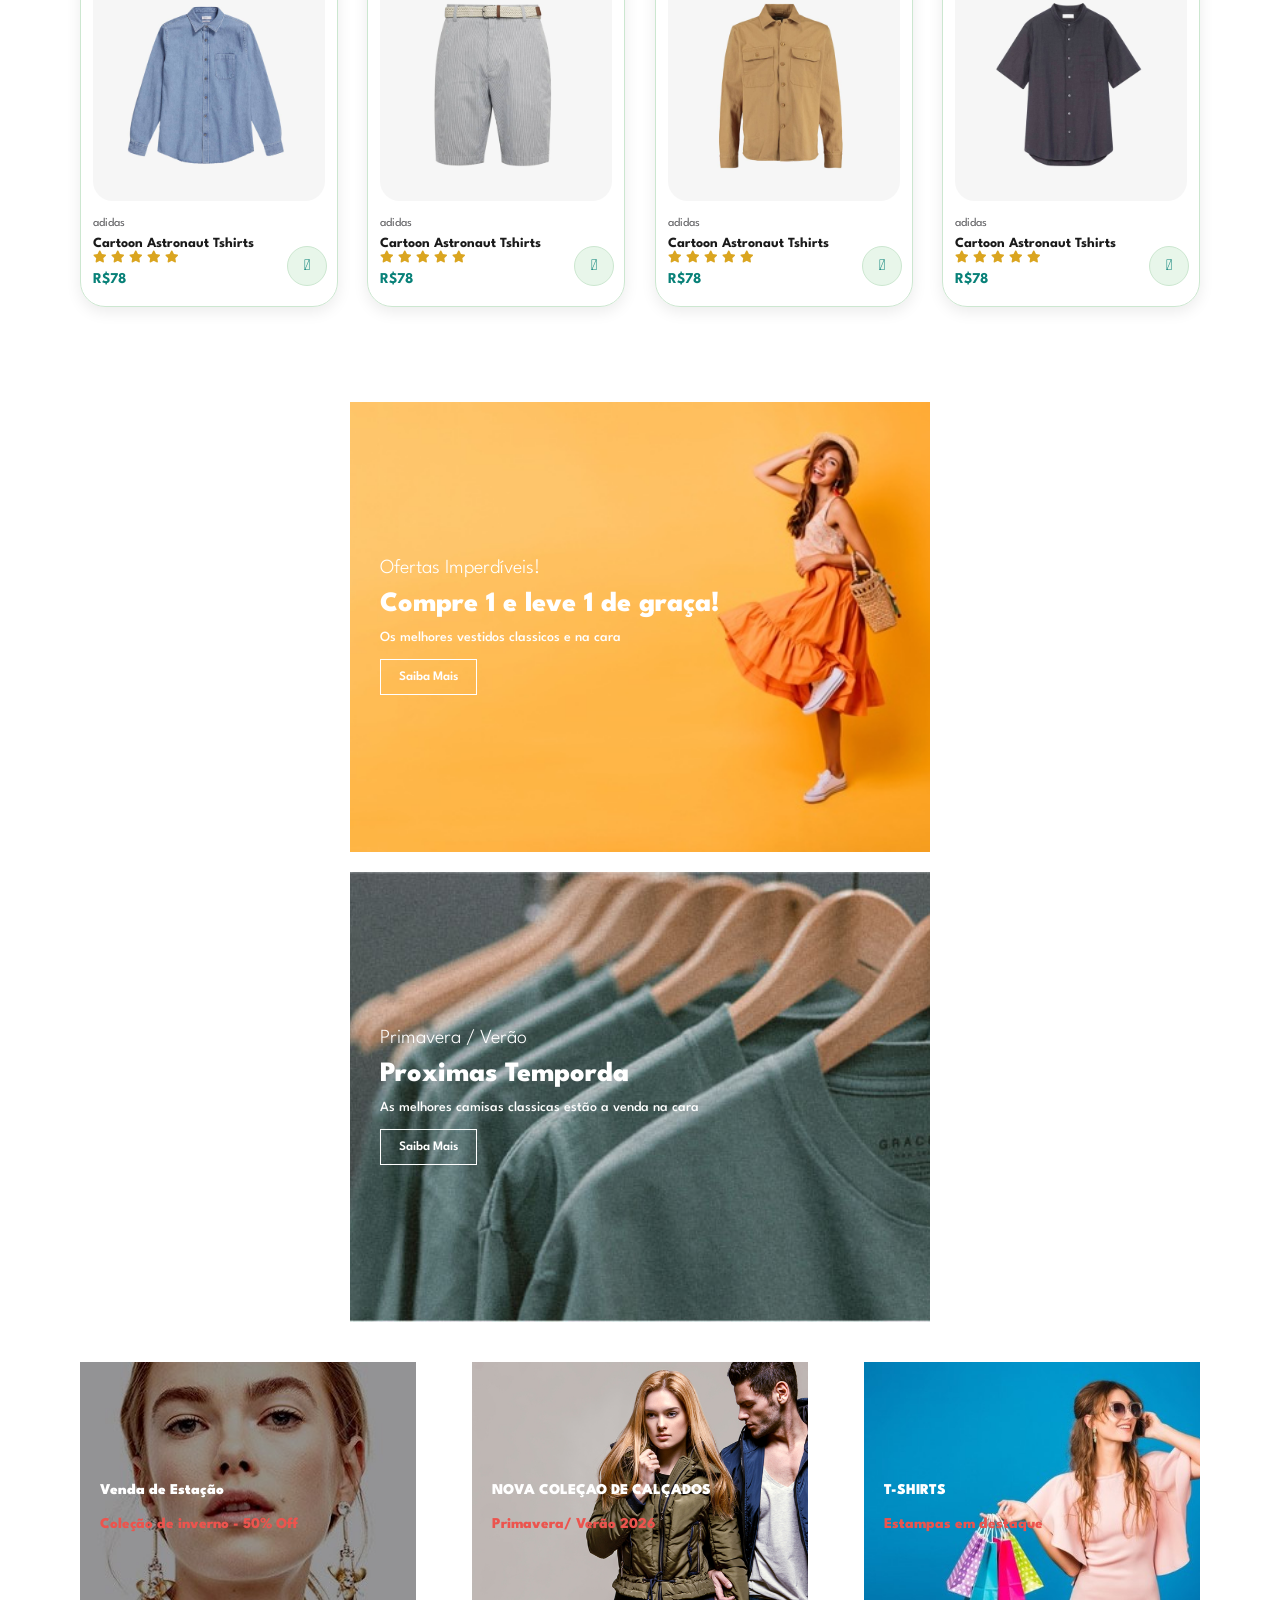
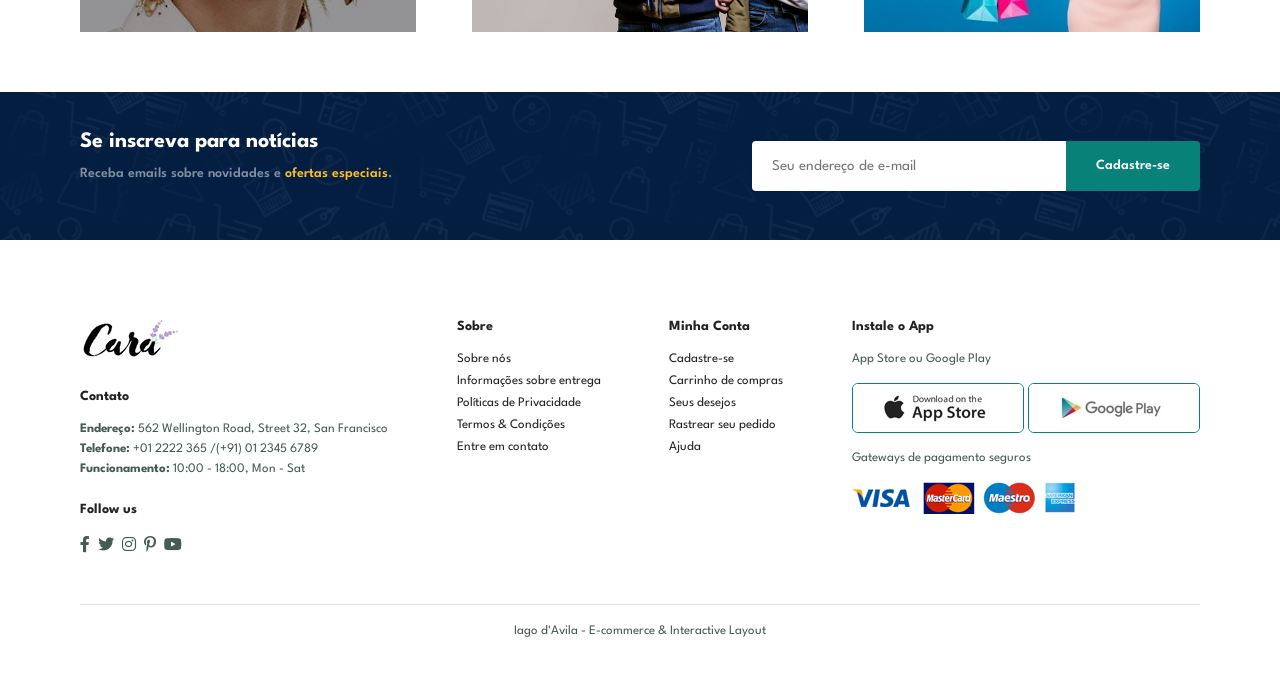
==== commit 0e259858: "criado e finalizado carrinho de compras e responsividade, correçao de pequenos erros de grafia" ====
--- a/index.html
+++ b/index.html
@@ -1,5 +1,5 @@
 <!doctype html>
-<html lang="en">
+<html lang="pt-br">
   <head>
     <meta charset="UTF-8" />
     <meta name="viewport" content="width=device-width, initial-scale=1.0" />
@@ -22,7 +22,7 @@
           <li><a class="active" href="index.html">Home</a></li>
           <li><a href="shop.html">Shop</a></li>
           <li><a href="blog.html">Blog</a></li>
-          <li><a href="about.html">About</a></li>
+          <li><a href="about.html">Sobre</a></li>
           <li><a href="contact.html">Contato</a></li>
           <li id="lg-bag"><a href="cart.html"><i class="far fa-shopping-bag"></i></a></li>
           <a href="#" id="close"><i class="far fa-times"></i></a>
@@ -35,43 +35,43 @@
     </section>
 
     <section id="hero">
-      <h4>Trade-in-offer</h4>
-      <h2>Super value deals</h2>
-      <h1>On all products</h1>
-      <p>Save more with coupons & up to 70% off!</p>
-      <button>Shop Now</button>
+      <h4>Ofertas</h4>
+      <h2>Ofertas de Super Valor</h2>
+      <h1>Em Todos os Produtos</h1>
+      <p>Economize mais com cupons de até 70% off!</p>
+      <button>Compre Agora!</button>
     </section>
 
     <section id="feature" class="section-p1">
       <div class="fe-box">
         <img src="img/features/f1.png" alt="" />
-        <h6>Free Shipping</h6>
+        <h6>Envio Grátis</h6>
       </div>
       <div class="fe-box">
         <img src="img/features/f2.png" alt="" />
-        <h6>Online Order</h6>
+        <h6>Pedidos Online</h6>
       </div>
       <div class="fe-box">
         <img src="img/features/f3.png" alt="" />
-        <h6>Save Money</h6>
+        <h6>Economize</h6>
       </div>
       <div class="fe-box">
         <img src="img/features/f4.png" alt="" />
-        <h6>Promotions</h6>
+        <h6>Promoções</h6>
       </div>
       <div class="fe-box">
         <img src="img/features/f5.png" alt="" />
-        <h6>Happy Sell</h6>
+        <h6>Venda Feliz</h6>
       </div>
       <div class="fe-box">
         <img src="img/features/f6.png" alt="" />
-        <h6>24/7 Support</h6>
+        <h6>Suporte - 24/7</h6>
       </div>
     </section>
 
     <section id="product1" class="section-p1">
-        <h2>Featured Products</h2>
-        <p>Summer Collection New Modern Design</p>
+        <h2>Produtos em Oferta</h2>
+        <p>Coleção de Verão - New Modern Design</p>
         <div class="pro-container">
             <div class="pro">
                 <img src="img/products/f1.jpg" alt="">
@@ -101,7 +101,7 @@
                        <i class=" fas fa-star"></i>
                        <i class=" fas fa-star"></i>
                     </div>
-                    <h4>$78</h4>
+                    <h4>R$78</h4>
                 </div>
                 <a href="#"><i class="fal fa-shopping-cart cart"></i></a>
             </div>
@@ -117,7 +117,7 @@
                        <i class=" fas fa-star"></i>
                        <i class=" fas fa-star"></i>
                     </div>
-                    <h4>$78</h4>
+                    <h4>R$78</h4>
                 </div>
                 <a href="#"><i class="fal fa-shopping-cart cart"></i></a>
             </div>
@@ -133,7 +133,7 @@
                        <i class=" fas fa-star"></i>
                        <i class=" fas fa-star"></i>
                     </div>
-                    <h4>$78</h4>
+                    <h4>R$78</h4>
                 </div>
                 <a href="#"><i class="fal fa-shopping-cart cart"></i></a>
             </div>
@@ -149,7 +149,7 @@
                        <i class=" fas fa-star"></i>
                        <i class=" fas fa-star"></i>
                     </div>
-                    <h4>$78</h4>
+                    <h4>R$78</h4>
                 </div>
                 <a href="#"><i class="fal fa-shopping-cart cart"></i></a>
             </div>
@@ -165,7 +165,7 @@
                        <i class=" fas fa-star"></i>
                        <i class=" fas fa-star"></i>
                     </div>
-                    <h4>$78</h4>
+                    <h4>R$78</h4>
                 </div>
                 <a href="#"><i class="fal fa-shopping-cart cart"></i></a>
             </div>
@@ -181,7 +181,7 @@
                        <i class=" fas fa-star"></i>
                        <i class=" fas fa-star"></i>
                     </div>
-                    <h4>$78</h4>
+                    <h4>R$78</h4>
                 </div>
                 <a href="#"><i class="fal fa-shopping-cart cart"></i></a>
             </div>
@@ -197,7 +197,7 @@
                        <i class=" fas fa-star"></i>
                        <i class=" fas fa-star"></i>
                     </div>
-                    <h4>$78</h4>
+                    <h4>R$78</h4>
                 </div>
                 <a href="#"><i class="fal fa-shopping-cart cart"></i></a>
             </div>
@@ -205,14 +205,14 @@
     </section>
 
     <section id="banner" class="section-m1">
-        <h4>Repair Services</h4>
-        <h2>Up to <span>70% Off</span> - All t-Shirts & Accessories</h2>
-        <button class="normal">Explore more</button>
+        <h4>Serviços de Reparo</h4>
+        <h2>Até<span>70% Off</span> - Todas as  Camisas & Accessorios</h2>
+        <button class="normal">Saiba Mais</button>
     </section>
 
     <section id="product1" class="section-p1">
-        <h2>New Arrivals</h2>
-        <p>Summer Collection New Modern Design</p>
+        <h2>Coleçoes Novas</h2>
+        <p>Coleção de Verão - New Modern Design</p>
         <div class="pro-container">
             <div class="pro">
                 <img src="img/products/n1.jpg" alt="">
@@ -226,7 +226,7 @@
                        <i class=" fas fa-star"></i>
                        <i class=" fas fa-star"></i>
                     </div>
-                    <h4>$78</h4>
+                    <h4>R$78</h4>
                 </div>
                 <a href="#"><i class="fal fa-shopping-cart cart"></i></a>
             </div>
@@ -242,7 +242,7 @@
                        <i class=" fas fa-star"></i>
                        <i class=" fas fa-star"></i>
                     </div>
-                    <h4>$78</h4>
+                    <h4>R$78</h4>
                 </div>
                 <a href="#"><i class="fal fa-shopping-cart cart"></i></a>
             </div>
@@ -258,7 +258,7 @@
                        <i class=" fas fa-star"></i>
                        <i class=" fas fa-star"></i>
                     </div>
-                    <h4>$78</h4>
+                    <h4>R$78</h4>
                 </div>
                 <a href="#"><i class="fal fa-shopping-cart cart"></i></a>
             </div>
@@ -274,7 +274,7 @@
                        <i class=" fas fa-star"></i>
                        <i class=" fas fa-star"></i>
                     </div>
-                    <h4>$78</h4>
+                    <h4>R$78</h4>
                 </div>
                 <a href="#"><i class="fal fa-shopping-cart cart"></i></a>
             </div>
@@ -290,7 +290,7 @@
                        <i class=" fas fa-star"></i>
                        <i class=" fas fa-star"></i>
                     </div>
-                    <h4>$78</h4>
+                    <h4>R$78</h4>
                 </div>
                 <a href="#"><i class="fal fa-shopping-cart cart"></i></a>
             </div>
@@ -306,7 +306,7 @@
                        <i class=" fas fa-star"></i>
                        <i class=" fas fa-star"></i>
                     </div>
-                    <h4>$78</h4>
+                    <h4>R$78</h4>
                 </div>
                 <a href="#"><i class="fal fa-shopping-cart cart"></i></a>
             </div>
@@ -322,7 +322,7 @@
                        <i class=" fas fa-star"></i>
                        <i class=" fas fa-star"></i>
                     </div>
-                    <h4>$78</h4>
+                    <h4>R$78</h4>
                 </div>
                 <a href="#"><i class="fal fa-shopping-cart cart"></i></a>
             </div>
@@ -338,7 +338,7 @@
                        <i class=" fas fa-star"></i>
                        <i class=" fas fa-star"></i>
                     </div>
-                    <h4>$78</h4>
+                    <h4>R$78</h4>
                 </div>
                 <a href="#"><i class="fal fa-shopping-cart cart"></i></a>
             </div>
@@ -347,54 +347,54 @@
 
     <section id="sm-banner" class="section-p1">
       <div class="banner-box">
-        <h4>Crazy deals</h4>
-        <h2>buy 1 get 1 free</h2>
-        <span>The best classic dress is on sale at cara</span>
-        <button class="white">Learn More</button>
+        <h4>Ofertas Imperdíveis!</h4>
+        <h2>Compre 1 e leve 1 de graça!</h2>
+        <span>Os melhores vestidos classicos e na cara</span>
+        <button class="white">Saiba Mais</button>
       </div>
 
       <div class="banner-box banner-box2">
-        <h4>spring / summer</h4>
-        <h2>upcomming season</h2>
-        <span>The best classic t-Shirts is on sale at cara</span>
-        <button class="white">Learn More</button>
+        <h4>Primavera / Verão</h4>
+        <h2>Proximas Temporda</h2>
+        <span>As melhores camisas classicas estão a venda na cara</span>
+        <button class="white">Saiba Mais</button>
       </div>
     </section>
 
     <section id="banner-3">
         <div class="banner-box">
-          <h2>SEASONAL SALE</h2>
-          <h3>Winter Collection - 50% Off</h3>
+          <h2>Venda de Estação</h2>
+          <h3>Coleção de inverno - 50% Off</h3>
       </div>
         <div class="banner-box banner-box2">
-          <h2>NEW FOOTWEAR COLLECTION</h2>
-          <h3>Spring / Summer 2026</h3>
+          <h2>NOVA COLEÇAO DE CALÇADOS</h2>
+          <h3>Primavera/ Verão 2026</h3>
       </div>
         <div class="banner-box banner-box3">
           <h2>T-SHIRTS</h2>
-          <h3>New Trendy Prints</h3>
+          <h3>Estampas em destaque</h3>
       </div>
     </section>
 
     <section id="newsletter" class="section-p1 section-m1">
         <div class="newstext">
-            <h4>Sing Up For Newsletter</h4>
-            <p>Get E-mail updates about our latest shop and <span>special offers</span>.</p>
+            <h4>Se inscreva para notícias</h4>
+            <p>Receba emails sobre novidades e <span>ofertas especiais</span>.</p>
         </div>
         
         <div class="form">
-            <input type="text" placeholder="Your email address">
-            <button class="normal">Sign Up</button>
+            <input type="text" placeholder="Seu endereço de e-mail">
+            <button class="normal">Cadastre-se</button>
         </div>
     </section>
 
     <footer class="section-p1">
         <div class="col">
             <img class="logo" src="img/logo.png" alt="">
-            <h4>Contact</h4>
-            <p><strong>Adress:</strong> 562 Wellington Road, Street 32, San Francisco</p>
-            <p><strong>Phone:</strong> +01 2222 365 /(+91) 01 2345 6789</p>
-            <p><strong>Hours:</strong> 10:00 - 18:00, Mon - Sat</p>
+            <h4>Contato</h4>
+            <p><strong>Endereço:</strong> 562 Wellington Road, Street 32, San Francisco</p>
+            <p><strong>Telefone:</strong> +01 2222 365 /(+91) 01 2345 6789</p>
+            <p><strong>Funcionamento:</strong> 10:00 - 18:00, Mon - Sat</p>
             <div class="follow">
                 <h4>Follow us</h4>
                 <div class="icon">
@@ -408,31 +408,31 @@
         </div>
 
         <div class="col">
-            <h4>About</h4>
-            <a href="#">About us</a>
-            <a href="#">Delivery Information</a>
-            <a href="#">Privacy Policy</a>
-            <a href="#">Terms & Conditions</a>
-            <a href="#">Contact Us</a>
+            <h4>Sobre</h4>
+            <a href="#">Sobre nós</a>
+            <a href="#">Informações sobre entrega</a>
+            <a href="#">Políticas de Privacidade</a>
+            <a href="#">Termos & Condições</a>
+            <a href="#">Entre em contato</a>
         </div>
 
         <div class="col">
-            <h4>My Account</h4>
-            <a href="#">Sing In</a>
-            <a href="#">View Cart</a>
-            <a href="#">My Wishlist</a>
-            <a href="#">Track My Order</a>
-            <a href="#">Help</a>
+            <h4>Minha Conta</h4>
+            <a href="#">Cadastre-se</a>
+            <a href="#">Carrinho de compras</a>
+            <a href="#">Seus desejos</a>
+            <a href="#">Rastrear seu pedido</a>
+            <a href="#">Ajuda</a>
         </div>
 
         <div class="col install">
-            <h4>Install App</h4>
-            <p>From App Store or Google Play</p>
+            <h4>Instale o App</h4>
+            <p>App Store ou Google Play</p>
             <div class="row">
                 <img src="img/pay/app.jpg" alt="">
                 <img src="img/pay/play.jpg" alt="">
             </div>
-            <p>Secured Payment Gateways</p>
+            <p>Gateways de pagamento seguros</p>
             <img src="img/pay/pay.png" alt="">
         </div>
 
--- a/style.css
+++ b/style.css
@@ -1,757 +1,1377 @@
 * {
-    margin: 0;
-    padding: 0;
-    box-sizing: border-box;
-    font-family: "League Spartan", sans-serif;
+  margin: 0;
+  padding: 0;
+  box-sizing: border-box;
+  font-family: "League Spartan", sans-serif;
 }
 
 h1 {
-    font-size: 50px;
-    line-height: 64px;
-    color: #222;
+  font-size: 50px;
+  line-height: 64px;
+  color: #222;
 }
 
 h2 {
-    font-size: 46px;
-    line-height: 54px;
-    color: #222;
+  font-size: 46px;
+  line-height: 54px;
+  color: #222;
 }
 
 h4 {
-    font-size: 20px;
-    color: #222;
+  font-size: 20px;
+  color: #222;
 }
 
 h6 {
-    font-weight: 700;
-    font-size: 12px;
+  font-weight: 700;
+  font-size: 12px;
 }
 
 p {
-    font-size: 16px;
-    color: #465b52;
-    margin: 15px 0 20px 0;
+  font-size: 16px;
+  color: #465b52;
+  margin: 15px 0 20px 0;
 }
 
 .section-p1 {
-    padding: 40px 80px;
+  padding: 40px 80px;
 }
 
 .section-m1 {
-    margin: 40px 0px;
-}
-
-button.normal{
-    font-size: 14px;
-    font-weight: 600;
-    padding: 15px 30px;
-    color: #000;
-    background-color: #fff;
-    border-radius: 4px;
-    cursor: pointer;
-    border: none;
-    outline: none;
-    transition: 0.2s;
-}
-
-button.white{
-    font-size: 13px;
-    font-weight: 600;
-    padding: 11px 18px;
-    color: #fff;
-    background-color: transparent;
-    cursor: pointer;
-    border: 1px solid #fff;
-    outline: none;
-    transition: 0.2s;
+  margin: 40px 0px;
+}
+
+button.normal {
+  font-size: 14px;
+  font-weight: 600;
+  padding: 15px 30px;
+  color: #000;
+  background-color: #fff;
+  border-radius: 4px;
+  cursor: pointer;
+  border: none;
+  outline: none;
+  transition: all 0.3s ease;
+}
+
+button.white {
+  font-size: 13px;
+  font-weight: 600;
+  padding: 11px 18px;
+  color: #fff;
+  background-color: transparent;
+  cursor: pointer;
+  border: 1px solid #fff;
+  outline: none;
+  transition: 0.2s;
 }
 
 body {
-    width: 100%;
+  width: 100%;
 }
 
 #header {
-    display: flex;
-    align-items: center;
-    justify-content: space-between;
-    padding: 20px 80px;
-    background-color: #e3e6f3;
-    box-shadow: 0 5px 15px rgba(0, 0, 0, 0.06);
-    z-index: 999;
-    position: sticky;
-    top: 0;
-    left: 0;
+  display: flex;
+  align-items: center;
+  justify-content: space-between;
+  padding: 20px 80px;
+  background-color: #e3e6f3;
+  box-shadow: 0 5px 15px rgba(0, 0, 0, 0.06);
+  z-index: 999;
+  position: sticky;
+  top: 0;
+  left: 0;
 }
 
 #navbar {
-    display: flex;
-    align-items: center;
-    justify-content: center;
-
+  display: flex;
+  align-items: center;
+  justify-content: center;
 }
 
 #navbar li {
-    list-style: none;
-    padding: 0 20px;
-    position: relative;
-}
-
-#navbar li a{
-    text-decoration: none;
-    font-size: 16px;
-    font-weight: 600;
-    color: #1a1a1a;
-    transition: 0.3s ease;
-}
-
-#navbar li a:hover, 
+  list-style: none;
+  padding: 0 20px;
+  position: relative;
+}
+
+#navbar li a {
+  text-decoration: none;
+  font-size: 16px;
+  font-weight: 600;
+  color: #1a1a1a;
+  transition: 0.3s ease;
+  position: relative;
+}
+
+#navbar li a:hover,
 #navbar li a.active {
-    color: #088178;
-}
-
-#navbar li a.active::after,
-#navbar li a:hover::after {
-    content: "";
-    width: 30%;
-    height: 2px;
-    background-color: #088178;
-    position: absolute;
-    bottom: -4px;
-    left: 20px;
-    
+  color: #088178;
+}
+
+#navbar li a::after {
+  content: "";
+  width: 0;
+  height: 2px;
+  background: #088178;
+  position: absolute;
+  bottom: -4px;
+  left: 0;
+  transition: 0.3s;
+}
+
+#navbar li a:hover::after,
+#navbar li a.active::after {
+  width: 100%;
 }
 
 #mobile {
-    display: none;
-    align-items: center;
+  display: none;
+  align-items: center;
 }
 
 #hero {
-    background-image: url("img/hero4.png");
-    height: 90vh;
-    width: 100%;
-    background-size: cover;
-    background-position: top 25% right 0%;
-    padding: 0 80px;
+  background-image: url("img/hero4.png");
+  height: 90vh;
+  width: 100%;
+  background-size: cover;
+  background-position: top 25% right 0%;
+  padding: 0 80px;
+  display: flex;
+  flex-direction: column;
+  align-items: flex-start;
+  justify-content: center;
+}
+
+#hero h4 {
+  padding-bottom: 15px;
+}
+#hero h1 {
+  color: #088178;
+}
+
+#hero button {
+  background-image: url(img/button.png);
+  background-color: transparent;
+  color: #088178;
+  border: none;
+  padding: 14px 80px 14px 65px;
+  background-repeat: no-repeat;
+  cursor: pointer;
+  font-weight: 700;
+  font-size: 15px;
+}
+
+#hero button:hover {
+  transform: translateY(-2px);
+  transition: 0.2s ease;
+}
+
+#feature {
+  display: flex;
+  align-items: center;
+  justify-content: space-between;
+  flex-wrap: wrap;
+}
+
+#feature .fe-box {
+  width: 180px;
+  text-align: center;
+  padding: 25px 15px;
+  box-shadow: 20px 20px 34px rgba(0, 0, 0, 0.03);
+  border: 1px solid #cce7d0;
+  border-radius: 4px;
+  margin: 15px 0;
+}
+
+#feature .fe-box:hover {
+  box-shadow: 10px 10px 54px rgba(0, 0, 0, 0.01);
+}
+
+#feature .fe-box h6 {
+  display: inline-block;
+  padding: 9px 8px 6px 8px;
+  line-height: 1;
+  border-radius: 4px;
+  color: #088178;
+  background-color: #fddde4;
+}
+
+#feature .fe-box img {
+  width: 100%;
+  margin-bottom: 10px;
+}
+
+#feature .fe-box:nth-child(2) h6 {
+  background-color: #cce7d0;
+}
+
+#feature .fe-box:nth-child(3) h6 {
+  background-color: #d1e8f2;
+}
+
+#feature .fe-box:nth-child(4) h6 {
+  background-color: #cdd4f8;
+}
+
+#feature .fe-box:nth-child(5) h6 {
+  background-color: #f6dbf6;
+}
+
+#feature .fe-box:nth-child(6) h6 {
+  background-color: #fff2e5;
+}
+
+#product1 {
+  text-align: center;
+}
+
+#product1 .pro-container {
+  display: flex;
+  justify-content: space-between;
+  padding-top: 20px;
+  flex-wrap: wrap;
+}
+
+#product1 .pro {
+  width: 23%;
+  min-width: 250px;
+  padding: 10px 12px;
+  border: 1px solid #cce7d0;
+  border-radius: 25px;
+  cursor: pointer;
+  box-shadow: 0 5px 15px rgba(0, 0, 0, 0.08);
+  margin: 15px 0;
+  transition:
+    transform 0.3s ease,
+    box-shadow 0.3s ease;
+  position: relative;
+}
+
+#product1 .pro img {
+  width: 100%;
+  border-radius: 20px;
+}
+
+#product1 .pro:hover {
+  box-shadow: 20px 20px 30px rgba(0, 0, 0, 0.06);
+  transition: 0.2s ease;
+  transform: translateY(-10px);
+}
+
+#product1 .pro .des {
+  text-align: start;
+  padding: 10px 0;
+}
+
+#product1 .pro .des span {
+  color: #606063;
+  font-size: 12px;
+}
+
+#product1 .pro .des h5 {
+  padding-top: 7px;
+  color: #1a1a1a;
+  font-size: 14px;
+}
+
+#product1 .pro .des i {
+  font-size: 12px;
+  color: goldenrod;
+}
+
+#product1 .pro .des h4 {
+  padding-top: 7px;
+  font-size: 15px;
+  font-weight: 700;
+  color: #088178;
+}
+
+#product1 .pro .cart {
+  width: 40px;
+  height: 40px;
+  line-height: 40px;
+  border-radius: 50px;
+  background-color: #e8f6ea;
+  font-weight: 500;
+  color: #088178;
+  border: 1px solid #cce7d0;
+  position: absolute;
+  bottom: 20px;
+  right: 10px;
+}
+
+#banner {
+  display: flex;
+  flex-direction: column;
+  justify-content: center;
+  align-items: center;
+  text-align: center;
+  background-image: url("img/banner/b2.jpg");
+  width: 100%;
+  height: 40vh;
+  background-size: cover;
+  background-position: center;
+}
+
+#banner h4 {
+  color: #fff;
+  font-size: 16px;
+}
+
+#banner h2 {
+  color: #fff;
+  font-size: 30px;
+  padding: 10px 0;
+}
+
+#banner h2 span {
+  color: #ef3636;
+}
+
+#banner button:hover {
+  transform: translateY(-2px);
+  background-color: #088178;
+  color: #fff;
+}
+
+#sm-banner {
+  display: flex;
+  justify-content: center;
+  flex-wrap: wrap;
+  gap: 20px;
+}
+
+#sm-banner .banner-box {
+  display: flex;
+  flex-direction: column;
+  justify-content: center;
+  align-items: flex-start;
+  background-image: url("img/banner/b17.jpg");
+  min-width: 580px;
+  height: 50vh;
+  background-size: cover;
+  background-position: center;
+  padding: 30px;
+}
+
+#sm-banner .banner-box2 {
+  display: flex;
+  flex-direction: column;
+  justify-content: center;
+  align-items: flex-start;
+  background-image: url("img/banner/b10.jpg");
+  min-width: 580px;
+  height: 50vh;
+  background-size: cover;
+  background-position: center;
+  padding: 30px;
+}
+
+#sm-banner h4 {
+  color: #fff;
+  font-size: 20px;
+  font-weight: 300;
+}
+
+#sm-banner h2 {
+  color: #fff;
+  font-size: 28px;
+  font-weight: 800;
+}
+
+#sm-banner span {
+  color: #fff;
+  font-size: 14px;
+  font-weight: 500;
+  padding-bottom: 15px;
+}
+
+#sm-banner .banner-box:hover button {
+  background-color: #088178;
+  border: 1px solid #088178;
+}
+
+#banner-3 {
+  display: flex;
+  justify-content: space-between;
+  flex-wrap: wrap;
+  padding: 0 80px;
+}
+
+#banner-3 .banner-box {
+  display: flex;
+  flex-direction: column;
+  justify-content: center;
+  align-items: flex-start;
+  background-image: url("img/banner/b7.jpg");
+  min-width: 30%;
+  height: 30vh;
+  background-size: cover;
+  background-position: center;
+  padding: 20px;
+  margin-bottom: 20px;
+}
+
+#banner-3 h2 {
+  color: #fff;
+  font-weight: 900;
+  font-size: 15px;
+}
+
+#banner-3 h3 {
+  color: #ec544e;
+  font-weight: 800;
+  font-size: 15px;
+}
+
+#banner-3 .banner-box2 {
+  background-image: url("img/banner/b4.jpg");
+}
+
+#banner-3 .banner-box3 {
+  background-image: url("img/banner/b18.jpg");
+}
+
+#newsletter {
+  display: flex;
+  justify-content: space-between;
+  flex-wrap: wrap;
+  align-items: center;
+  background-image: url("img/banner/b14.png");
+  background-position: 20% 30%;
+  background-color: #041e42;
+}
+
+#newsletter h4 {
+  font-size: 22px;
+  font-weight: 700;
+  color: #fff;
+}
+
+#newsletter p {
+  font-size: 14px;
+  font-weight: 600;
+  color: #818ea0;
+}
+
+#newsletter p span {
+  color: #ffbd27;
+}
+
+#newsletter .form {
+  display: flex;
+  width: 40%;
+}
+
+#newsletter input {
+  height: 3.125rem;
+  padding: 0 1.25em;
+  font-size: 15px;
+  width: 100%;
+  border: 1px solid transparent;
+  border-radius: 4px;
+  outline: none;
+  border-top-right-radius: 0;
+  border-bottom-right-radius: 0;
+}
+
+#newsletter button {
+  background-color: #088178;
+  color: #fff;
+  white-space: nowrap;
+  border-top-left-radius: 0;
+  border-bottom-left-radius: 0;
+}
+
+footer {
+  display: flex;
+  flex-wrap: wrap;
+  justify-content: space-between;
+}
+
+footer .col {
+  display: flex;
+  flex-direction: column;
+  align-items: flex-start;
+  margin-bottom: 20px;
+}
+
+footer .logo {
+  margin-bottom: 30px;
+}
+
+footer h4 {
+  font-size: 14px;
+  padding-bottom: 20px;
+}
+
+footer p {
+  font-size: 13px;
+  margin: 0 0 8px 0;
+}
+
+footer a {
+  font-size: 13px;
+  text-decoration: none;
+  color: #222;
+  margin-bottom: 10px;
+}
+
+footer .follow {
+  margin-top: 20px;
+}
+
+footer .follow i {
+  color: #465b52;
+  padding-right: 4px;
+  cursor: pointer;
+}
+
+footer .install .row img {
+  border: 1px solid #088178;
+  border-radius: 6px;
+}
+
+footer .install img {
+  margin: 10px 0 15px 0;
+}
+
+footer .follow i:hover,
+footer a:hover {
+  color: #088178;
+}
+
+footer .copyright {
+  width: 100%;
+  text-align: center;
+  margin-top: 30px;
+  padding-top: 20px;
+  border-top: 1px solid #e1e1e1;
+}
+
+/* Shop Page */
+
+#page-header {
+  background-image: url(img/banner/b1.jpg);
+  width: 100%;
+  height: 40vh;
+  background-size: cover;
+  display: flex;
+  justify-content: center;
+  text-align: center;
+  flex-direction: column;
+  padding: 14px;
+}
+
+#page-header h2,
+#page-header p {
+  color: #fff;
+}
+
+#pagination {
+  text-align: center;
+}
+
+#pagination a {
+  text-decoration: none;
+  background-color: #088178;
+  padding: 15px 20px;
+  border-radius: 4px;
+  color: #fff;
+  font-weight: 600;
+}
+
+#pagination a i {
+  font-size: 16px;
+  font-weight: 900;
+}
+
+/* Single Product */
+
+#prodetails {
+  display: flex;
+  margin-top: 20px;
+}
+
+#prodetails .single-pro-image {
+  width: 40%;
+  margin-right: 50px;
+}
+
+.small-img-group {
+  display: flex;
+  justify-content: space-between;
+}
+
+.small-img-col {
+  flex-basis: 24%;
+  cursor: pointer;
+}
+
+#prodetails .single-pro-details {
+  width: 50%;
+  padding-top: 30px;
+}
+
+#prodetails .single-pro-details h4 {
+  padding: 40px 0 20px 0;
+}
+
+#prodetails .single-pro-details h2 {
+  font-size: 26px;
+}
+
+#prodetails .single-pro-details select {
+  display: block;
+  padding: 5px 10px;
+  margin-bottom: 10px;
+  border-radius: 5px;
+  background-color: whitesmoke;
+}
+
+#prodetails .single-pro-details input {
+  width: 50px;
+  height: 47px;
+  padding-left: 10px;
+  font-size: 16px;
+  margin-right: 10px;
+}
+
+#prodetails .single-pro-details input:focus {
+  outline: none;
+}
+
+#prodetails .single-pro-details button {
+  background-color: #088178;
+  color: #fff;
+}
+
+#prodetails .single-pro-details span {
+  line-height: 25px;
+}
+
+/* Blog Page */
+#page-header.blog-header {
+  background-image: url(img/banner/b19.jpg);
+}
+
+#blog {
+  padding: 150px 150px 0 150px;
+}
+
+#blog .blog-box {
+  display: flex;
+  align-items: center;
+  width: 100%;
+  position: relative;
+  padding-bottom: 90px;
+}
+
+#blog .blog-img {
+  width: 50%;
+  margin-right: 40px;
+}
+
+#blog img {
+  width: 100%;
+  height: 300px;
+  object-fit: cover;
+}
+
+#blog .blog-details {
+  width: 50%;
+}
+
+#blog .blog-details a {
+  text-decoration: none;
+  font-size: 11px;
+  color: #000;
+  font-weight: 700;
+  position: relative;
+  transition: 0.3s;
+}
+
+#blog .blog-details a::after {
+  content: "";
+  width: 50px;
+  height: 1px;
+  background-color: black;
+  position: absolute;
+  top: 4px;
+  right: -60px;
+}
+
+#blog .blog-details a:hover {
+  color: #088178;
+}
+
+#blog .blog-details a:hover::after {
+  background-color: #088178;
+}
+
+#blog .blog-box h1 {
+  position: absolute;
+  top: -40px;
+  left: 0;
+  font-size: 70px;
+  font-weight: 700;
+  color: #c9cbce;
+  z-index: -5;
+}
+
+/* About Page */
+
+#page-header.about-header {
+  background-image: url(img/about/banner.png);
+}
+
+#about-head {
+  display: flex;
+  align-items: center;
+}
+
+#about-head img {
+  width: 50%;
+  height: auto;
+}
+
+#about-head div {
+  width: 50%;
+  padding-left: 40px;
+}
+
+#about-app {
+  text-align: center;
+}
+
+#about-app .video {
+  width: 70%;
+  height: 100%;
+  margin: 30px auto 0 auto;
+}
+
+#about-app .video video {
+  width: 100%;
+  height: 100%;
+  border-radius: 20px;
+}
+
+.marquee {
+  background-color: #ccc;
+  width: 100%;
+  overflow: hidden;
+  white-space: nowrap;
+  height: 20px;
+  display: flex;
+  align-items: center;
+}
+
+.marquee p {
+  margin: 0;
+  display: inline-block;
+  padding-left: 100%;
+  animation: scroll 15s linear infinite;
+}
+@keyframes scroll {
+  0% {
+    transform: translateX(0);
+  }
+  100% {
+    transform: translateX(-100%);
+  }
+}
+
+/* Contatact Page */
+
+#page-header p span {
+  font-weight: 1000;
+  font-size: 17px;
+}
+
+#contact-details {
+  display: flex;
+  align-items: center;
+  justify-content: space-between;
+}
+
+#contact-details .details {
+  width: 40%;
+}
+
+#contact-details .details span,
+#form-details form span {
+  font-size: 12px;
+}
+
+#contact-details .details h2,
+#forms-details form {
+  font-size: 26px;
+  line-height: 35px;
+  padding: 20px 0;
+}
+
+#contact-details .details h3 {
+  font-size: 16px;
+  padding-bottom: 15px;
+}
+
+#contact-details .details li {
+  list-style: none;
+  display: flex;
+  padding: 10px 0;
+}
+
+#contact-details .details li i {
+  font-size: 14px;
+  padding-right: 22px;
+}
+
+#contact-details .details li p {
+  margin: 0;
+  font-size: 14px;
+}
+
+#contact-details .map {
+  width: 55%;
+  height: 400px;
+}
+
+#contact-details .map iframe {
+  width: 100%;
+  height: 100%;
+}
+
+#form-details {
+  display: flex;
+  justify-content: center;
+  gap: 150px;
+  margin: 30px;
+  padding: 80px;
+  border: 1px solid #e1e1e1;
+}
+
+#form-details form {
+  width: 65%;
+  display: flex;
+  flex-direction: column;
+  align-items: flex-start;
+}
+
+#form-details form input,
+#form-details form textarea {
+  width: 100%;
+  padding: 12px 15px;
+  outline: none;
+  margin-bottom: 20px;
+  border: 1px solid #e1e1e1;
+}
+
+#form-details form button {
+  background-color: #088178;
+  color: #fff;
+}
+
+#form-details button:hover {
+  transform: translateY(-2px);
+  transform: scale(1.1);
+}
+
+#form-details .people {
+  display: flex;
+  flex-direction: column;
+  justify-content: center;
+}
+
+#form-details .people div {
+  padding-bottom: 25px;
+  display: flex;
+  align-items: flex-start;
+}
+
+#form-details .people div img {
+  width: 65px;
+  height: 65px;
+  object-fit: cover;
+  margin-right: 15px;
+}
+
+#form-details .people div p {
+  margin: 0;
+  font-size: 13px;
+  line-height: 25px;
+}
+
+#form-details .people div p span {
+  display: block;
+  font-size: 16px;
+  font-weight: 600;
+  color: black;
+}
+
+/* -- */
+
+#mobile {
+  display: none;
+}
+
+#close {
+  display: none;
+}
+
+/* Start Media Query */
+
+@media (max-width: 1000px) {
+  .section-p1 {
+    padding: 40px 40px;
+  }
+
+  #navbar {
     display: flex;
     flex-direction: column;
     align-items: flex-start;
-    justify-content: center;
-
-
-}
-
-#hero h4 {
-    padding-bottom: 15px;
-}
-#hero h1 {
-    color: #088178;
-}
-
-#hero button{
-    background-image: url(img/button.png);
-    background-color: transparent;
-    color: #088178;
-    border: none;
-    padding: 14px 80px 14px 65px;
-    background-repeat: no-repeat;
-    cursor: pointer;
-    font-weight: 700;
-    font-size: 15px;
-}
-
-#feature {
+    justify-content: flex-start;
+    position: fixed;
+    top: 0;
+    right: -300px;
+    height: 100vh;
+    width: 180px;
+    background-color: #e3e6f3;
+    box-shadow: 0 40px 60px rgba(83, 63, 63, 0.1);
+    padding: 80px 0 0 10px;
+    transition: 0.3s ease;
+  }
+
+  #navbar.active {
+    right: 0px;
+  }
+
+  #navbar.active + #mobile #bar {
+    display: none;
+  }
+  #navbar li {
+    position: relative;
+    margin-bottom: 25px;
+  }
+
+  #mobile {
     display: flex;
     align-items: center;
-    justify-content: space-between;
-    flex-wrap: wrap;
-}
-
-
-#feature .fe-box {
-    width: 180px;
-    text-align: center;
-    padding: 25px 15px;
-    box-shadow: 20px 20px 34px rgba(0, 0, 0, 0.03);
-    border: 1px solid #cce7d0;
-    border-radius: 4px;
-    margin: 15px 0;
-}
-
-#feature .fe-box:hover {
-    box-shadow: 10px 10px 54px rgba(0, 0, 0, 0.01);
-}
-
-#feature .fe-box h6 {
-    display: inline-block;
-    padding: 9px 8px 6px 8px;
-    line-height: 1;
-    border-radius: 4px;
-    color: #088178;
-    background-color: #fddde4;
-}
-
-#feature .fe-box img {
-    width: 100%;
-    margin-bottom: 10px;
-}
-
-#feature .fe-box:nth-child(2) h6{
-    background-color:#cce7d0 ;
-}
-
-#feature .fe-box:nth-child(3) h6{
-    background-color: #d1e8f2; 
-}
-
-#feature .fe-box:nth-child(4) h6{
-    background-color:#cdd4f8 ;
-}
-
-#feature .fe-box:nth-child(5) h6{
-    background-color: #f6dbf6;
-}
-
-#feature .fe-box:nth-child(6) h6{
-    background-color:#fff2e5 ;
-}
-
-#product1{
-    text-align: center;
-
-}
-
-#product1 .pro-container{
-    display: flex;
-    justify-content: space-between;
-    padding-top: 20px;
-    flex-wrap: wrap;
-}
-
-#product1 .pro{
-    width: 23%;
-    min-width: 250px;
-    padding: 10px 12px;
-    border: 1px solid #cce7d0;
-    border-radius: 25px;
-    cursor: pointer;
-    box-shadow: 20px 20px 30px rgba(0, 0, 0, 0.02);
-    margin: 15px 0;
-    transition: 0.2s ease;
-    position: relative;
-}
-
-#product1 .pro img {
-    width: 100%;
-    border-radius: 20px;
-}
-
-#product1 .pro:hover {
-    box-shadow: 20px 20px 30px rgba(0, 0, 0, 0.06);
-    transition: 0.2s ease;
-}
-
-#product1 .pro .des {
-    text-align: start;
-    padding: 10px 0;
-}
-
-#product1 .pro .des span {
-    color: #606063;
-    font-size: 12px;
-}
-
-#product1 .pro .des h5 {
-    padding-top: 7px;
-    color: #1a1a1a;
-    font-size: 14px;
-}
-
-#product1 .pro .des i {
-    font-size: 12px;
-    color: goldenrod;
-}
-
-#product1 .pro .des h4{
-    padding-top: 7px;
-    font-size: 15px;
-    font-weight: 700;
-    color: #088178;
-}
-
-#product1 .pro .cart{
-    width: 40px;
-    height: 40px;
-    line-height: 40px;
-    border-radius: 50px;
-    background-color: #e8f6ea;
-    font-weight: 500;
-    color: #088178;
-    border: 1px solid #cce7d0;
-    position: absolute;
-    bottom: 20px;
-    right: 10px;
-}
-
-#banner {
-    display: flex;
-    flex-direction: column;
-    justify-content: center;
-    align-items: center;
-    text-align: center;
-    background-image: url("img/banner/b2.jpg");
-    width: 100%;
-    height: 40vh;
-    background-size:cover;
-    background-position: center;
-
-}
-
-#banner h4 {
-    color: #fff;
-    font-size: 16px;
-}
-
-#banner h2 {
-    color: #fff;
-    font-size: 30px;
-    padding: 10px 0;
-}
-
-#banner h2 span{
-    color: #ef3636;
-    
-}
-
-#banner button:hover{
-    background-color: #088178;
-    color: #fff;
-}
-
-#sm-banner{
-    display: flex;
-    justify-content: center;
-    flex-wrap: wrap;
-    gap: 20px;
-}
-
-#sm-banner .banner-box{
-    display: flex;
-    flex-direction: column;
-    justify-content: center;
-    align-items: flex-start;
-    background-image: url("img/banner/b17.jpg");
-    min-width: 580px;
-    height: 50vh;
-    background-size:cover;
-    background-position: center;
-    padding: 30px;
-}
-
-#sm-banner .banner-box2{
-    display: flex;
-    flex-direction: column;
-    justify-content: center;
-    align-items: flex-start;
-    background-image: url("img/banner/b10.jpg");
-    min-width: 580px;
-    height: 50vh;
-    background-size:cover;
-    background-position: center;
-    padding: 30px;
-}
-
-#sm-banner h4 {
-    color: #fff;
-    font-size: 20px;
-    font-weight: 300;
-}
-
-#sm-banner h2 {
-    color: #fff;
-    font-size: 28px;
-    font-weight: 800;
-}
-
-#sm-banner span {
-    color: #fff;
-    font-size: 14px;
-    font-weight: 500;
-    padding-bottom: 15px;
-}
-
-#sm-banner .banner-box:hover button {
-    background-color: #088178;
-    border: 1px solid #088178;
-}
-
-#banner-3 {
-    display: flex;
-    justify-content: space-between;
-    flex-wrap: wrap;
-    padding: 0 80px;
-}
-
-#banner-3 .banner-box{
-    display: flex;
-    flex-direction: column;
-    justify-content: center;
-    align-items: flex-start;
-    background-image: url("img/banner/b7.jpg");
-    min-width: 30%;
-    height: 30vh;
-    background-size:cover;
-    background-position: center;
-    padding: 20px;
-    margin-bottom: 20px;
-}
-
-#banner-3 h2{
-    color: #fff;
-    font-weight: 900;
-    font-size: 15px;
-}
-
-#banner-3 h3{
-    color: #ec544e;
-    font-weight: 800;
-    font-size: 15px;
-}
-
-#banner-3 .banner-box2{
-   background-image: url("img/banner/b4.jpg");
-}
-
-#banner-3 .banner-box3 {
-    background-image: url("img/banner/b18.jpg");
-}
-
-#newsletter {
-    display: flex;
-    justify-content: space-between;
-    flex-wrap: wrap;
-    align-items: center;
-    background-image: url("img/banner/b14.png");
-    background-position: 20% 30%;
-    background-color: #041e42;
-}
-
-#newsletter h4 {
-    font-size: 22px;
-    font-weight: 700;
-    color: #fff;
-}
-
-#newsletter p {
-    font-size: 14px;
-    font-weight: 600;
-    color: #818ea0;
-}
-
-#newsletter p span {
-    color: #ffbd27;
-}
-
-#newsletter .form {
-    display: flex;
-    width: 40%;
-}
-
-#newsletter input {
-    height: 3.125rem;
-    padding: 0 1.25em;
-    font-size: 15px;
-    width: 100%;
-    border: 1px solid transparent;
-    border-radius: 4px;
-    outline: none;
-    border-top-right-radius: 0;
-    border-bottom-right-radius: 0;
-}
-
-#newsletter button {
-    background-color: #088178;
-    color: #fff;
-    white-space: nowrap;
-    border-top-left-radius: 0;
-    border-bottom-left-radius: 0;
-}
-
-footer {
-    display: flex;
-    flex-wrap: wrap;
-    justify-content: space-between;
-}
-
-footer .col{
-    display: flex;
-    flex-direction: column;
-    align-items: flex-start;
-    margin-bottom: 20px;
-}
-
-footer .logo{
-    margin-bottom: 30px;
-}
-
-footer h4 {
-    font-size: 14px;
-    padding-bottom: 20px;
-}
-
-footer p {
-    font-size: 13px;
-    margin: 0 0 8px 0;
-}
-
-footer a {
-    font-size: 13px;
-    text-decoration: none;
-    color: #222;
-    margin-bottom: 10px;
-}
-
-footer .follow{
-    margin-top: 20px;
-}
-
-footer .follow i{
-    color: #465b52;
-    padding-right: 4px;
-    cursor: pointer;
-}
-
-footer .install .row img{
-    border: 1px solid #088178;
-    border-radius: 6px;
-}
-
-footer .install img{
-    margin: 10px 0 15px 0;
-}
-
-footer .follow i:hover, footer a:hover{
-    color: #088178;
-}
-
-footer .copyright {
-    width: 100%;
-    text-align: center;
-    margin-top: 30px;
-    padding-top: 20px;
-    border-top: 1px solid #e1e1e1;
-}
-
-#mobile {
-    display: none;
-}
-
-#close {
-    display: none;
-}
-
-
-
-/* Start Media Query */
-
-@media (max-width:799px) {
-    .section-p1 {
-	padding: 40px 40px;
-    }
-
-    #navbar {
-        display: flex;
-        flex-direction: column;
-        align-items: flex-start;
-        justify-content: flex-start;
-        position: fixed;
-        top: 0;
-        right: -300px;
-        height: 100vh;
-        width: 180px;
-        background-color: #e3e6f3;
-        box-shadow: 0 40px 60px rgba(83, 63, 63, 0.1);
-        padding: 80px 0 0 10px;
-        transition: 0.3s ease;
-
-    }
-
-    #navbar.active{
-        right: 0px;
-    }
-
-    #navbar.active + #mobile #bar{
-        display: none;
-}
-    #navbar li {
-        margin-bottom: 25px;
-    }
-
-    #mobile {
-    display: flex;
-    align-items: center;
-}
-
-#mobile i{
+  }
+
+  #mobile i {
     color: #1a1a1a;
     font-size: 24px;
     padding-left: 20px;
-}
-
-#bar, #mobile a i,#close{
+  }
+
+  #bar,
+  #mobile a i,
+  #close {
     cursor: pointer;
     transition: 0.3s ease;
-
-}
-
-#bar:hover, #mobile a i:hover,#close:hover{
+  }
+
+  #bar:hover,
+  #mobile a i:hover,
+  #close:hover {
     color: #088178;
     transform: scale(1.2);
-
-}
-
-
-
-#close{
+  }
+
+  #close {
     display: block;
     position: absolute;
     top: 30px;
     left: 30px;
     color: #222;
     font-size: 24px;
-    transition: 0.3s ease;  
-}
-
-#close:hover{
+    transition: 0.3s ease;
+  }
+
+  #close:hover {
     color: #088178;
     transform: scale(1.2);
-}
-
-#lg-bag {
+  }
+
+  #lg-bag {
     display: none;
-}
-
-#hero {
+  }
+
+  #hero {
     height: 70vh;
     padding: 0 80px;
     background-position: top 30% right 30%;
-}
-
-#feature {
-	justify-content: center;
-}
-
-#feature .fe-box {
-	margin: 15px 15px;
-}
-
-#product1 .pro-container {
-	justify-content: center;
-}
-
-#product1 .pro {
-	margin: 15px;
-}
-
-#banner {
-	
-	height: 20vh;
-	
-}
-
-#sm-banner .banner-box {	
-	min-width: 580px;
-	height: 30vh;
-}
-
-#banner-3 {
-	
-	padding: 0 40px;
-}
-
-#banner-3 .banner-box {
-	width: 28%;
-}
-
-#newsletter .form {
-	width: 70%;
-}
-
+  }
+
+  #feature {
+    justify-content: center;
+  }
+
+  #feature .fe-box {
+    margin: 15px 15px;
+  }
+
+  #product1 .pro-container {
+    justify-content: center;
+  }
+
+  #product1 .pro {
+    margin: 15px;
+  }
+
+  #banner {
+    height: 20vh;
+  }
+
+  #sm-banner .banner-box {
+    min-width: 580px;
+    height: 30vh;
+  }
+
+  #banner-3 {
+    padding: 0 40px;
+  }
+
+  #banner-3 .banner-box {
+    width: 28%;
+  }
+
+  #newsletter .form {
+    width: 70%;
+  }
+
+  #about-head {
+    flex-direction: column;
+  }
+
+  #about-head img {
+    width: 100%;
+    margin-bottom: 20px;
+  }
+
+  #about-head div {
+    width: 100%;
+    padding-left: 0;
+  }
+
+  /* Contact Page */
+
+  #form-details {
+    padding: 40px;
+  }
+
+  #form-details form {
+    width: 50%;
+  }
+}
+
+/* Cart Page */
+
+#cart {
+  overflow-x: auto;
+}
+
+#cart table {
+  width: 100%;
+  border-collapse: collapse;
+  table-layout: fixed;
+  white-space: nowrap;
+}
+
+#cart table img {
+  width: 70px;
+}
+
+#cart table td:nth-child(1) {
+  width: 100px;
+  text-align: center;
+}
+
+#cart table td:nth-child(2) {
+  width: 150px;
+  text-align: center;
+}
+#cart table td:nth-child(3) {
+  width: 250px;
+  text-align: center;
+}
+#cart table td:nth-child(4),
+#cart table td:nth-child(5),
+#cart table td:nth-child(6) {
+  width: 150px;
+  text-align: center;
+}
+
+#cart table td:nth-child(5) input {
+  width: 70px;
+  padding: 10px 5px 10px 15px;
+}
+
+#cart table thead {
+  border: 1px solid #e2e9e1;
+  border-left: none;
+  border-right: none;
+}
+
+#cart table thead td {
+  font-weight: 700;
+  text-transform: uppercase;
+  font-size: 13px;
+  padding: 18px 0;
+}
+#cart table tbody tr td {
+  padding-top: 15px;
+}
+
+#cart table tbody td {
+  font-size: 13px;
+}
+
+#cart-add {
+  display: flex;
+  flex-wrap: wrap;
+  justify-content: space-between;
+}
+
+#coupon {
+  width: 50%;
+  margin-bottom: 30px;
+}
+
+#coupon h3,
+#subtotal h3 {
+  padding-bottom: 15px;
+}
+
+#coupon input {
+  padding: 10px 20px;
+  outline: none;
+  width: 60%;
+  margin-right: 10px;
+  border: 1px solid #e2e9e1;
+}
+
+#coupon button,
+#subtotal button {
+  background-color: #088178;
+  color: #fff;
+  padding: 12px 20px;
+}
+
+#coupon button:hover,
+#subtotal button:hover {
+    transform: translateY(-2px);
+    transition: 0.3 ease;
+}
+
+#subtotal {
+  width: 50%;
+  margin-bottom: 30px;
+  border: 1px solid #e2e9e1;
+  padding: 30px;
+}
+
+#subtotal table {
+  border-collapse: collapse;
+  width: 100%;
+  margin-bottom: 20px;
+}
+
+#subtotal table td {
+  width: 50%;
+  border: 1px solid #e2e9e1;
+  padding: 10px;
+  font-size: 13px;
 }
 
 @media (max-width: 477px) {
-   .section-p1 {
-     padding: 20px;
-    }
-
-    #header {
-	    padding: 10px 30px;
-    }
-
-    #hero {
-	    padding: 0 20px;
-	    background-position: 55%;
-    }
-
-    h2 {
-	font-size: 32px;
-	
-    }
-
-    h1 {
-	font-size: 38px;
-    }
-
-    #feature {
-	justify-content: space-between;
-}
-
-    #feature .fe-box {
-	width: 155px;
-	margin: 0px 0px 15px 0;
-}
-
-#product1 .pro {
-	width: 100%;
-}
-
-#banner {
-	height: 40vh;
-}
-
-#sm-banner {
-	flex-direction: column;
-}
-
-#sm-banner .banner-box {
-	min-height: 40vh;
+  .section-p1 {
+    padding: 20px;
+  }
+
+  #header {
+    padding: 10px 30px;
+  }
+
+  #hero {
+    padding: 0 20px;
+    background-position: 55%;
+  }
+
+  h2 {
+    font-size: 32px;
+  }
+
+  h1 {
+    font-size: 38px;
+  }
+
+  #feature {
+    justify-content: space-between;
+  }
+
+  #feature .fe-box {
+    width: 155px;
+    margin: 0px 0px 15px 0;
+  }
+
+  #product1 .pro {
+    width: 100%;
+  }
+
+  #banner {
+    height: 40vh;
+  }
+
+  #sm-banner {
+    flex-direction: column;
+  }
+
+  #sm-banner .banner-box {
+    min-height: 40vh;
     min-width: 100%;
-}
-
-#sm-banner .banner-box2 {
-	margin-top: 20px;
-}
-
-#banner-3 {
-	padding: 0 20px;
-}
-
-#banner-3 .banner-box {
-	width: 100%;
-}
-
-#newsletter {
+  }
+
+  #sm-banner .banner-box2 {
+    margin-top: 20px;
+  }
+
+  #banner-3 {
+    padding: 0 20px;
+  }
+
+  #banner-3 .banner-box {
+    width: 100%;
+  }
+
+  #newsletter {
     padding: 40px 20px;
-}
-
-#newsletter .form {
-	width: 100%;
-}
-
-footer .copyright {
-	text-align: start;
-}
-
-
-}
-
+  }
+
+  #newsletter .form {
+    width: 100%;
+  }
+
+  footer .copyright {
+    text-align: start;
+  }
+
+  /* Single Product */
+
+  #prodetails {
+    display: flex;
+    flex-direction: column;
+  }
+
+  #prodetails .single-pro-image {
+    width: 100%;
+    margin-right: 0px;
+  }
+
+  #prodetails .single-pro-details {
+    width: 100%;
+  }
+
+  /* Blog Page */
+
+  #blog {
+    padding: 100px 20px 0 20px;
+  }
+
+  #blog .blog-box {
+    display: flex;
+    flex-direction: column;
+    align-items: flex-start;
+  }
+
+  #blog .blog-img {
+    width: 100%;
+    margin-right: 0;
+    margin-bottom: 30px;
+  }
+
+  #blog .blog-details {
+    width: 100%;
+  }
+
+  #about-app .video {
+    width: 100%;
+    height: 100%;
+  }
+
+  #about-app .video video {
+    width: 100%;
+    height: 100%;
+    object-fit: cover;
+  }
+
+  /* Contact Page */
+
+  #contact-details {
+    display: flex;
+    flex-direction: column;
+    align-items: center;
+    justify-content: space-between;
+  }
+
+  #contact-details .details {
+    width: 100%;
+    margin-bottom: 30px;
+  }
+
+  #contact-details .map {
+    width: 100%;
+  }
+
+  #form-details {
+    margin: 10px;
+    padding: 30px 10px;
+    flex-wrap: wrap;
+    border: 1px solid #e1e1e1;
+  }
+
+  #form-details form {
+    width: 100%;
+    margin-bottom: 30px;
+  }
+
+  #form-details .people {
+    width: 100%;
+    display: flex;
+    flex-direction: column;
+    align-items: center;
+  }
+
+  #form-details .people div {
+    display: flex;
+    flex-direction: column;
+    align-items: center;
+    text-align: center;
+  }
+
+  #form-details .people img {
+    margin-bottom: 10px;
+  }
+
+  #form-details form button {
+    width: 50%;
+    margin: 0 auto;
+    display: block;
+  }
+
+  /* Cart Page */
+
+  #cart-add {
+    flex-direction: column;
+  }
+
+  #coupon {
+    width: 100%;
+  }
+
+  #subtotal {
+    width: 100%;
+    padding: 20px;
+  }
+}
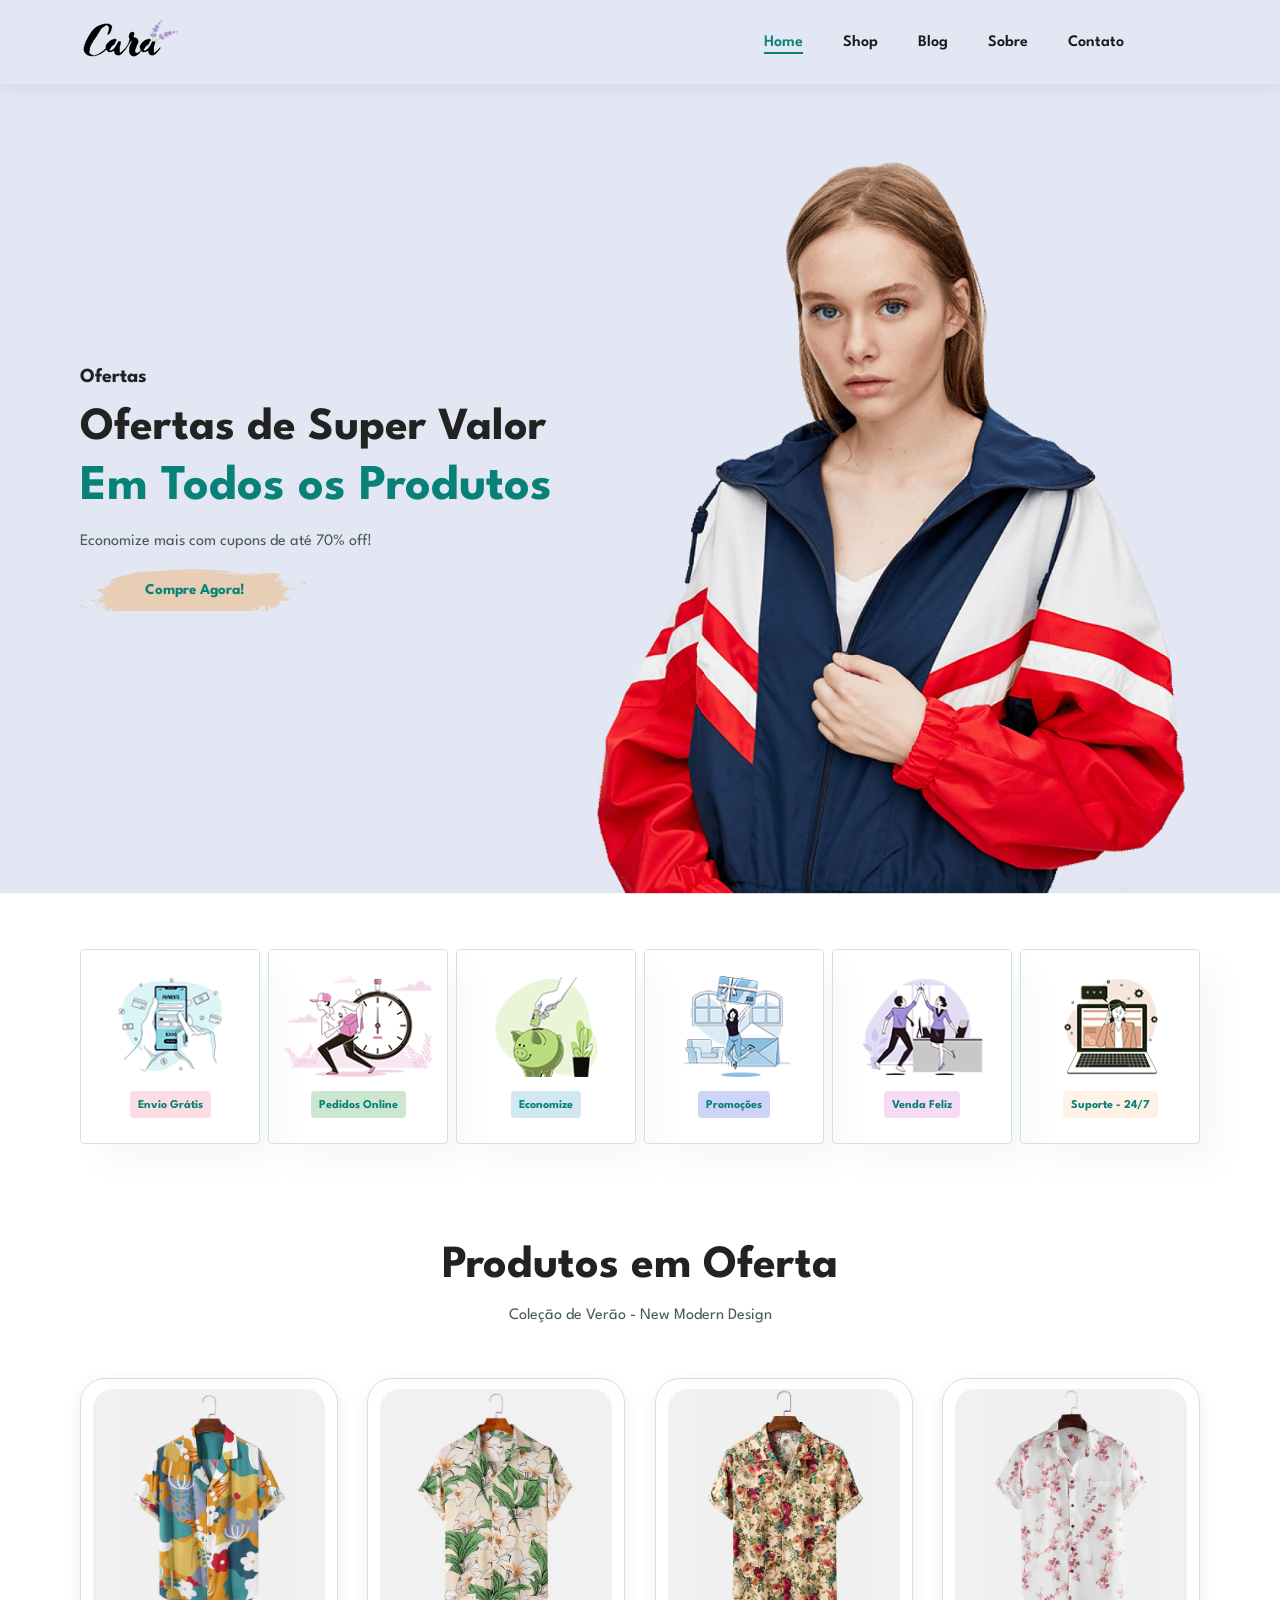
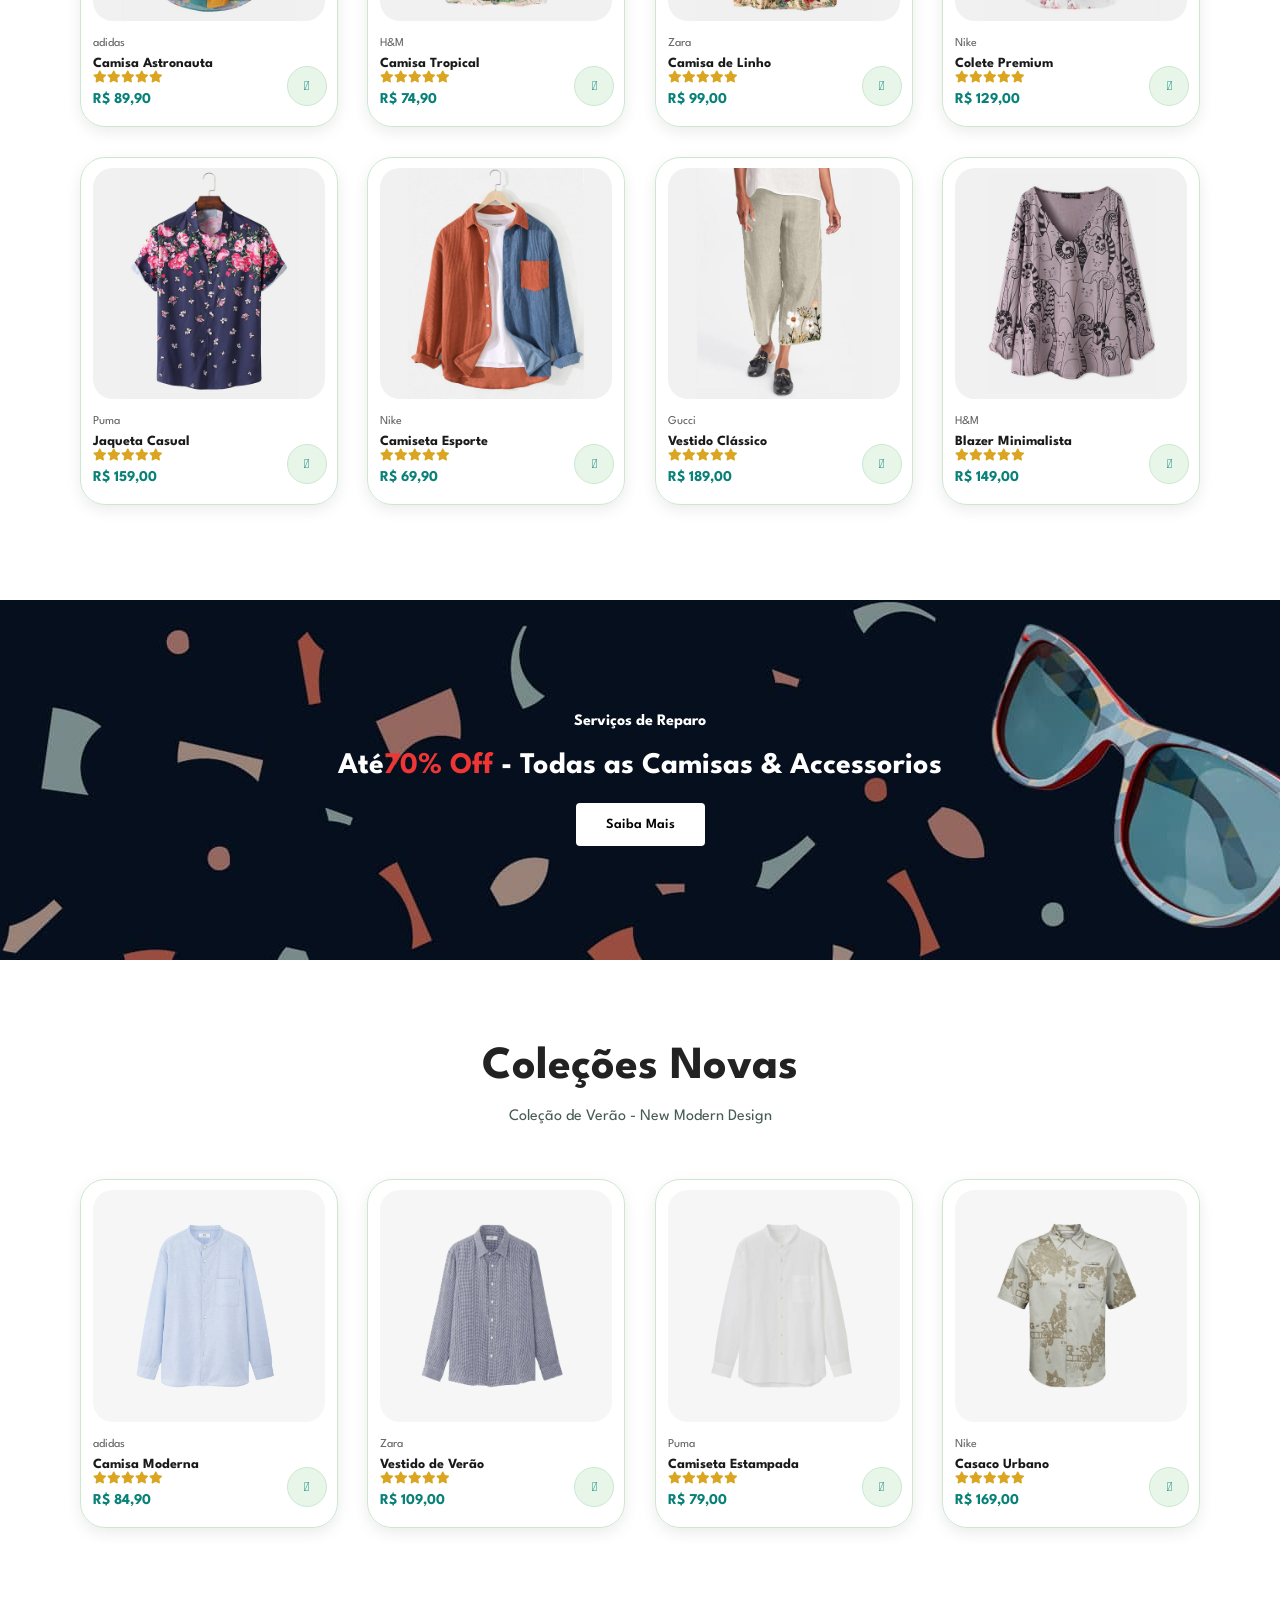
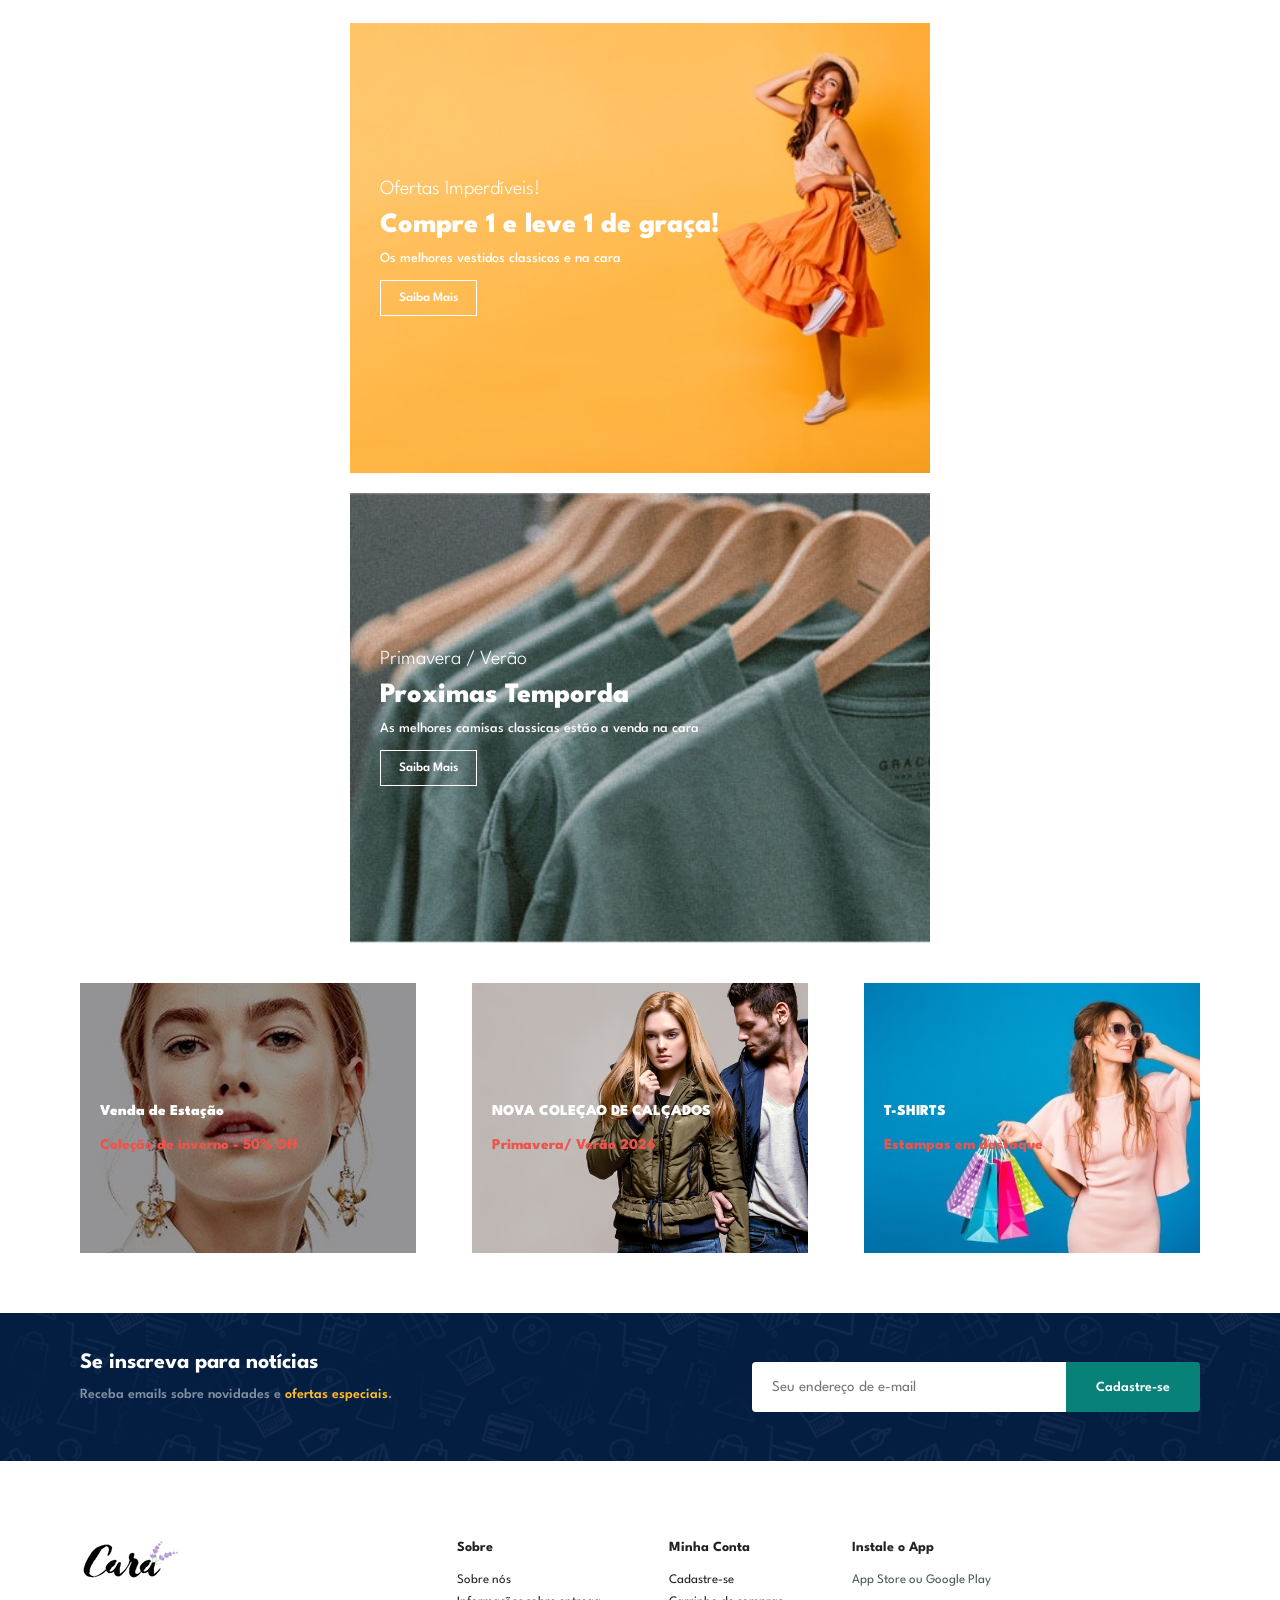
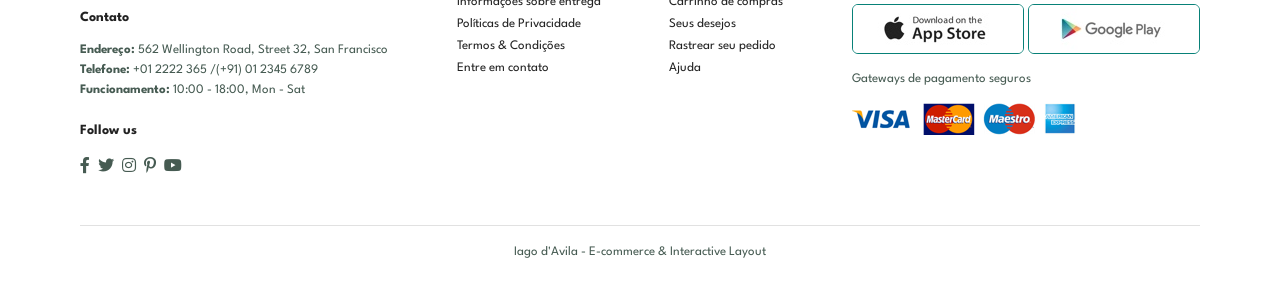
==== commit e0166360: "Adicionado card interativos,inspeção de detalhes de produto,e carrinho de compras interativo" ====
--- a/index.html
+++ b/index.html
@@ -13,7 +13,7 @@
     />
     <link rel="stylesheet" href="https://pro.fontawesome.com/releases/v5.10.0/css/all.css" />
   </head>
-  <body>
+  <body data-page="home">
     <section id="header">
       <a href=""><img src="img/logo.png" class="logo" alt="logo" /></a>
 
@@ -72,136 +72,7 @@
     <section id="product1" class="section-p1">
         <h2>Produtos em Oferta</h2>
         <p>Coleção de Verão - New Modern Design</p>
-        <div class="pro-container">
-            <div class="pro">
-                <img src="img/products/f1.jpg" alt="">
-                <div class="des">
-                    <span>adidas</span>
-                    <h5>Cartoon Astronaut Tshirts</h5>
-                    <div class="star">
-                       <i class=" fas fa-star"></i>
-                       <i class=" fas fa-star"></i>
-                       <i class=" fas fa-star"></i>
-                       <i class=" fas fa-star"></i>
-                       <i class=" fas fa-star"></i>
-                    </div>
-                    <h4>$78</h4>
-                </div>
-                <a href="#"><i class="fal fa-shopping-cart cart"></i></a>
-            </div>
-            <div class="pro">
-                <img src="img/products/f2.jpg" alt="">
-                <div class="des">
-                    <span>adidas</span>
-                    <h5>Cartoon Astronaut Tshirts</h5>
-                    <div class="star">
-                       <i class=" fas fa-star"></i>
-                       <i class=" fas fa-star"></i>
-                       <i class=" fas fa-star"></i>
-                       <i class=" fas fa-star"></i>
-                       <i class=" fas fa-star"></i>
-                    </div>
-                    <h4>R$78</h4>
-                </div>
-                <a href="#"><i class="fal fa-shopping-cart cart"></i></a>
-            </div>
-            <div class="pro">
-                <img src="img/products/f3.jpg" alt="">
-                <div class="des">
-                    <span>adidas</span>
-                    <h5>Cartoon Astronaut Tshirts</h5>
-                    <div class="star">
-                       <i class=" fas fa-star"></i>
-                       <i class=" fas fa-star"></i>
-                       <i class=" fas fa-star"></i>
-                       <i class=" fas fa-star"></i>
-                       <i class=" fas fa-star"></i>
-                    </div>
-                    <h4>R$78</h4>
-                </div>
-                <a href="#"><i class="fal fa-shopping-cart cart"></i></a>
-            </div>
-            <div class="pro">
-                <img src="img/products/f4.jpg" alt="">
-                <div class="des">
-                    <span>adidas</span>
-                    <h5>Cartoon Astronaut Tshirts</h5>
-                    <div class="star">
-                       <i class=" fas fa-star"></i>
-                       <i class=" fas fa-star"></i>
-                       <i class=" fas fa-star"></i>
-                       <i class=" fas fa-star"></i>
-                       <i class=" fas fa-star"></i>
-                    </div>
-                    <h4>R$78</h4>
-                </div>
-                <a href="#"><i class="fal fa-shopping-cart cart"></i></a>
-            </div>
-            <div class="pro">
-                <img src="img/products/f5.jpg" alt="">
-                <div class="des">
-                    <span>adidas</span>
-                    <h5>Cartoon Astronaut Tshirts</h5>
-                    <div class="star">
-                       <i class=" fas fa-star"></i>
-                       <i class=" fas fa-star"></i>
-                       <i class=" fas fa-star"></i>
-                       <i class=" fas fa-star"></i>
-                       <i class=" fas fa-star"></i>
-                    </div>
-                    <h4>R$78</h4>
-                </div>
-                <a href="#"><i class="fal fa-shopping-cart cart"></i></a>
-            </div>
-            <div class="pro">
-                <img src="img/products/f6.jpg" alt="">
-                <div class="des">
-                    <span>adidas</span>
-                    <h5>Cartoon Astronaut Tshirts</h5>
-                    <div class="star">
-                       <i class=" fas fa-star"></i>
-                       <i class=" fas fa-star"></i>
-                       <i class=" fas fa-star"></i>
-                       <i class=" fas fa-star"></i>
-                       <i class=" fas fa-star"></i>
-                    </div>
-                    <h4>R$78</h4>
-                </div>
-                <a href="#"><i class="fal fa-shopping-cart cart"></i></a>
-            </div>
-            <div class="pro">
-                <img src="img/products/f7.jpg" alt="">
-                <div class="des">
-                    <span>adidas</span>
-                    <h5>Cartoon Astronaut Tshirts</h5>
-                    <div class="star">
-                       <i class=" fas fa-star"></i>
-                       <i class=" fas fa-star"></i>
-                       <i class=" fas fa-star"></i>
-                       <i class=" fas fa-star"></i>
-                       <i class=" fas fa-star"></i>
-                    </div>
-                    <h4>R$78</h4>
-                </div>
-                <a href="#"><i class="fal fa-shopping-cart cart"></i></a>
-            </div>
-            <div class="pro">
-                <img src="img/products/f8.jpg" alt="">
-                <div class="des">
-                    <span>adidas</span>
-                    <h5>Cartoon Astronaut Tshirts</h5>
-                    <div class="star">
-                       <i class=" fas fa-star"></i>
-                       <i class=" fas fa-star"></i>
-                       <i class=" fas fa-star"></i>
-                       <i class=" fas fa-star"></i>
-                       <i class=" fas fa-star"></i>
-                    </div>
-                    <h4>R$78</h4>
-                </div>
-                <a href="#"><i class="fal fa-shopping-cart cart"></i></a>
-            </div>
-        </div>
+        <div class="pro-container" id="featured-products"></div>
     </section>
 
     <section id="banner" class="section-m1">
@@ -211,138 +82,9 @@
     </section>
 
     <section id="product1" class="section-p1">
-        <h2>Coleçoes Novas</h2>
+        <h2>Coleções Novas</h2>
         <p>Coleção de Verão - New Modern Design</p>
-        <div class="pro-container">
-            <div class="pro">
-                <img src="img/products/n1.jpg" alt="">
-                <div class="des">
-                    <span>adidas</span>
-                    <h5>Cartoon Astronaut Tshirts</h5>
-                    <div class="star">
-                       <i class=" fas fa-star"></i>
-                       <i class=" fas fa-star"></i>
-                       <i class=" fas fa-star"></i>
-                       <i class=" fas fa-star"></i>
-                       <i class=" fas fa-star"></i>
-                    </div>
-                    <h4>R$78</h4>
-                </div>
-                <a href="#"><i class="fal fa-shopping-cart cart"></i></a>
-            </div>
-            <div class="pro">
-                <img src="img/products/n2.jpg" alt="">
-                <div class="des">
-                    <span>adidas</span>
-                    <h5>Cartoon Astronaut Tshirts</h5>
-                    <div class="star">
-                       <i class=" fas fa-star"></i>
-                       <i class=" fas fa-star"></i>
-                       <i class=" fas fa-star"></i>
-                       <i class=" fas fa-star"></i>
-                       <i class=" fas fa-star"></i>
-                    </div>
-                    <h4>R$78</h4>
-                </div>
-                <a href="#"><i class="fal fa-shopping-cart cart"></i></a>
-            </div>
-            <div class="pro">
-                <img src="img/products/n3.jpg" alt="">
-                <div class="des">
-                    <span>adidas</span>
-                    <h5>Cartoon Astronaut Tshirts</h5>
-                    <div class="star">
-                       <i class=" fas fa-star"></i>
-                       <i class=" fas fa-star"></i>
-                       <i class=" fas fa-star"></i>
-                       <i class=" fas fa-star"></i>
-                       <i class=" fas fa-star"></i>
-                    </div>
-                    <h4>R$78</h4>
-                </div>
-                <a href="#"><i class="fal fa-shopping-cart cart"></i></a>
-            </div>
-            <div class="pro">
-                <img src="img/products/n4.jpg" alt="">
-                <div class="des">
-                    <span>adidas</span>
-                    <h5>Cartoon Astronaut Tshirts</h5>
-                    <div class="star">
-                       <i class=" fas fa-star"></i>
-                       <i class=" fas fa-star"></i>
-                       <i class=" fas fa-star"></i>
-                       <i class=" fas fa-star"></i>
-                       <i class=" fas fa-star"></i>
-                    </div>
-                    <h4>R$78</h4>
-                </div>
-                <a href="#"><i class="fal fa-shopping-cart cart"></i></a>
-            </div>
-            <div class="pro">
-                <img src="img/products/n5.jpg" alt="">
-                <div class="des">
-                    <span>adidas</span>
-                    <h5>Cartoon Astronaut Tshirts</h5>
-                    <div class="star">
-                       <i class=" fas fa-star"></i>
-                       <i class=" fas fa-star"></i>
-                       <i class=" fas fa-star"></i>
-                       <i class=" fas fa-star"></i>
-                       <i class=" fas fa-star"></i>
-                    </div>
-                    <h4>R$78</h4>
-                </div>
-                <a href="#"><i class="fal fa-shopping-cart cart"></i></a>
-            </div>
-            <div class="pro">
-                <img src="img/products/n6.jpg" alt="">
-                <div class="des">
-                    <span>adidas</span>
-                    <h5>Cartoon Astronaut Tshirts</h5>
-                    <div class="star">
-                       <i class=" fas fa-star"></i>
-                       <i class=" fas fa-star"></i>
-                       <i class=" fas fa-star"></i>
-                       <i class=" fas fa-star"></i>
-                       <i class=" fas fa-star"></i>
-                    </div>
-                    <h4>R$78</h4>
-                </div>
-                <a href="#"><i class="fal fa-shopping-cart cart"></i></a>
-            </div>
-            <div class="pro">
-                <img src="img/products/n7.jpg" alt="">
-                <div class="des">
-                    <span>adidas</span>
-                    <h5>Cartoon Astronaut Tshirts</h5>
-                    <div class="star">
-                       <i class=" fas fa-star"></i>
-                       <i class=" fas fa-star"></i>
-                       <i class=" fas fa-star"></i>
-                       <i class=" fas fa-star"></i>
-                       <i class=" fas fa-star"></i>
-                    </div>
-                    <h4>R$78</h4>
-                </div>
-                <a href="#"><i class="fal fa-shopping-cart cart"></i></a>
-            </div>
-            <div class="pro">
-                <img src="img/products/n8.jpg" alt="">
-                <div class="des">
-                    <span>adidas</span>
-                    <h5>Cartoon Astronaut Tshirts</h5>
-                    <div class="star">
-                       <i class=" fas fa-star"></i>
-                       <i class=" fas fa-star"></i>
-                       <i class=" fas fa-star"></i>
-                       <i class=" fas fa-star"></i>
-                       <i class=" fas fa-star"></i>
-                    </div>
-                    <h4>R$78</h4>
-                </div>
-                <a href="#"><i class="fal fa-shopping-cart cart"></i></a>
-            </div>
-        </div>
+        <div class="pro-container" id="new-products"></div>
     </section>
 
     <section id="sm-banner" class="section-p1">
--- a/style.css
+++ b/style.css
@@ -299,6 +299,75 @@
   position: absolute;
   bottom: 20px;
   right: 10px;
+  cursor: pointer;
+  transition: transform 0.2s ease, box-shadow 0.2s ease;
+}
+
+#product1 .pro .cart:hover {
+  transform: scale(1.05);
+  box-shadow: 0 5px 12px rgba(8, 129, 120, 0.2);
+}
+
+#cart-toast {
+  position: fixed;
+  right: 20px;
+  bottom: 20px;
+  background: #088178;
+  color: #fff;
+  padding: 12px 18px;
+  border-radius: 999px;
+  box-shadow: 0 8px 20px rgba(0, 0, 0, 0.15);
+  opacity: 0;
+  transform: translateY(12px);
+  transition: all 0.2s ease;
+  z-index: 1000;
+}
+
+#cart-toast.show {
+  opacity: 1;
+  transform: translateY(0);
+}
+
+#lg-bag a {
+  position: relative;
+}
+
+.cart-badge {
+  position: absolute;
+  top: -8px;
+  right: -10px;
+  min-width: 18px;
+  height: 18px;
+  padding: 0 4px;
+  border-radius: 999px;
+  background-color: #ef3636;
+  color: #fff;
+  font-size: 11px;
+  display: inline-flex;
+  align-items: center;
+  justify-content: center;
+}
+
+.empty-state {
+  padding: 30px 0;
+  text-align: center;
+  color: #465b52;
+}
+
+.remove-item {
+  border: none;
+  background: transparent;
+  cursor: pointer;
+  color: #ef3636;
+  font-size: 16px;
+}
+
+.product-actions {
+  display: flex;
+  gap: 10px;
+  flex-wrap: wrap;
+  align-items: center;
+  margin: 15px 0 20px;
 }
 
 #banner {
@@ -599,14 +668,10 @@
   margin-right: 50px;
 }
 
-.small-img-group {
-  display: flex;
-  justify-content: space-between;
-}
-
-.small-img-col {
-  flex-basis: 24%;
-  cursor: pointer;
+#prodetails .single-pro-image img {
+  border-radius: 20px;
+  object-fit: cover;
+  max-height: 500px;
 }
 
 #prodetails .single-pro-details {
